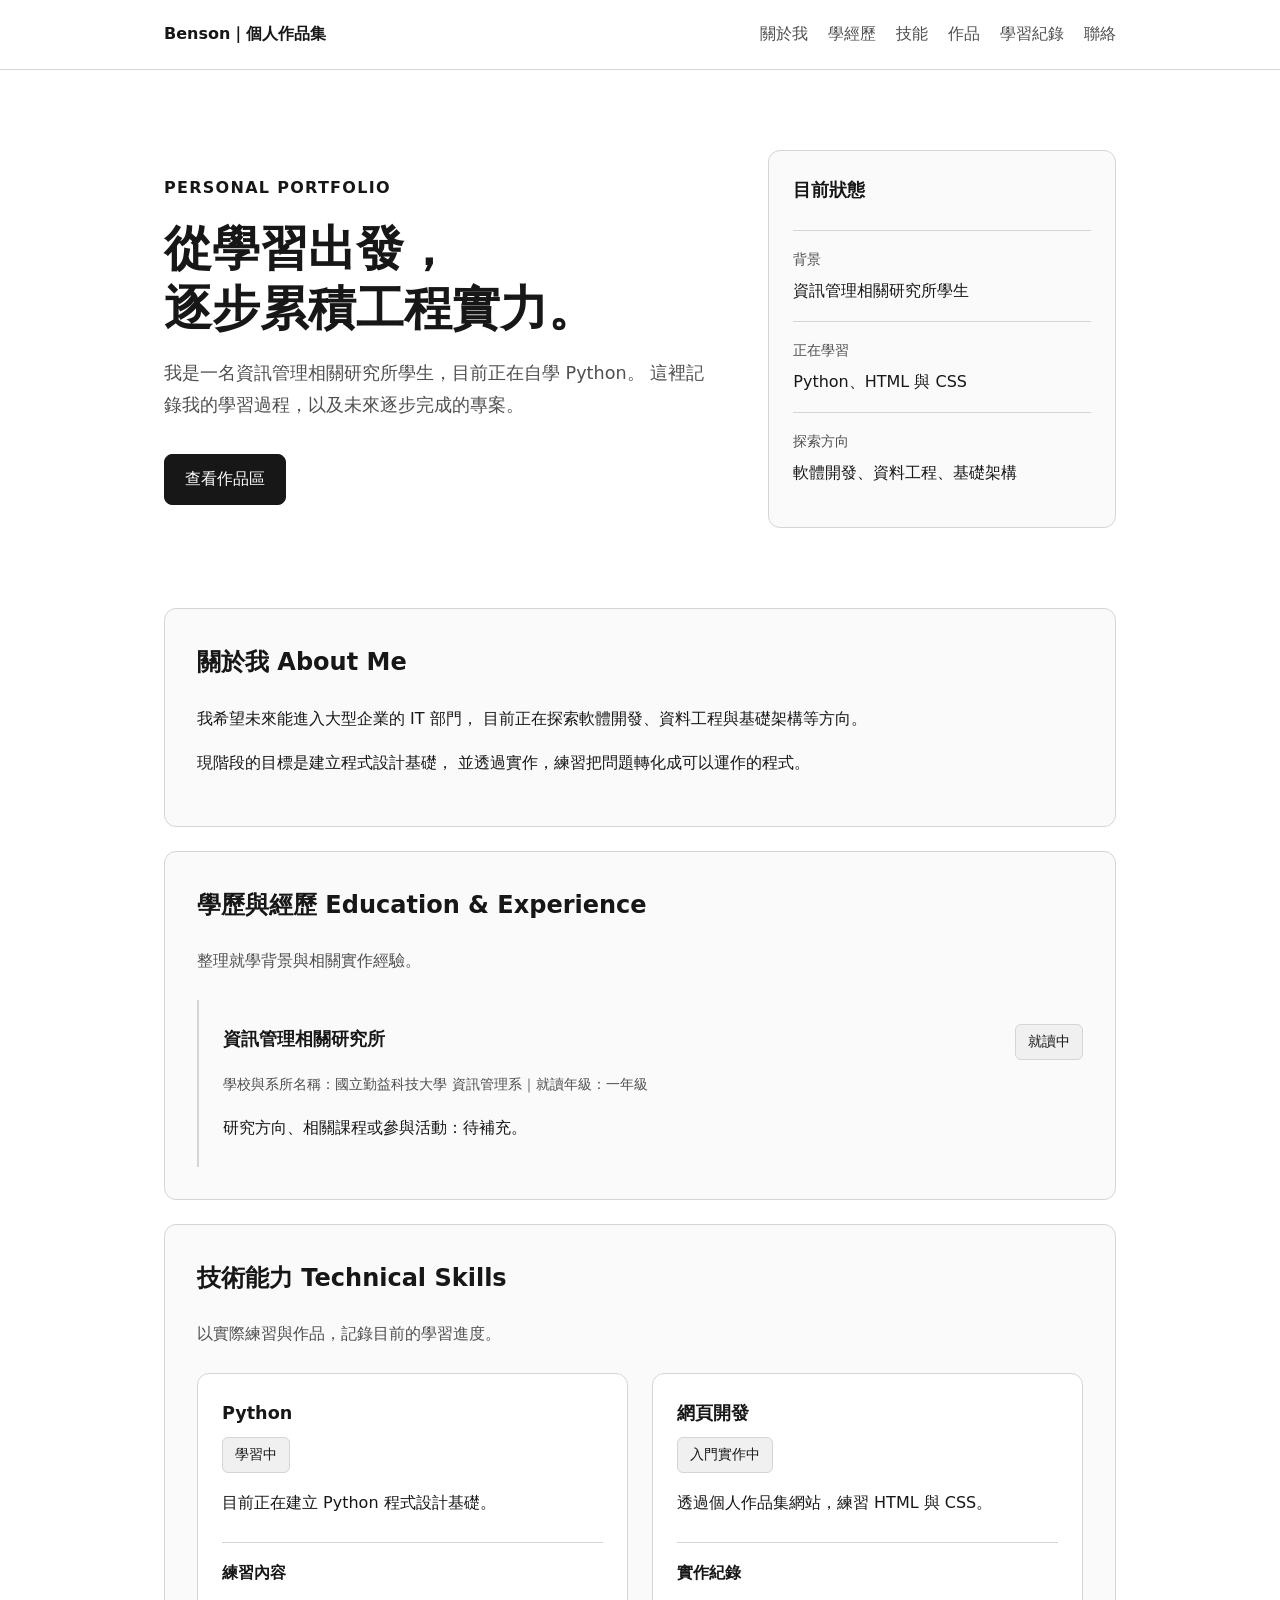
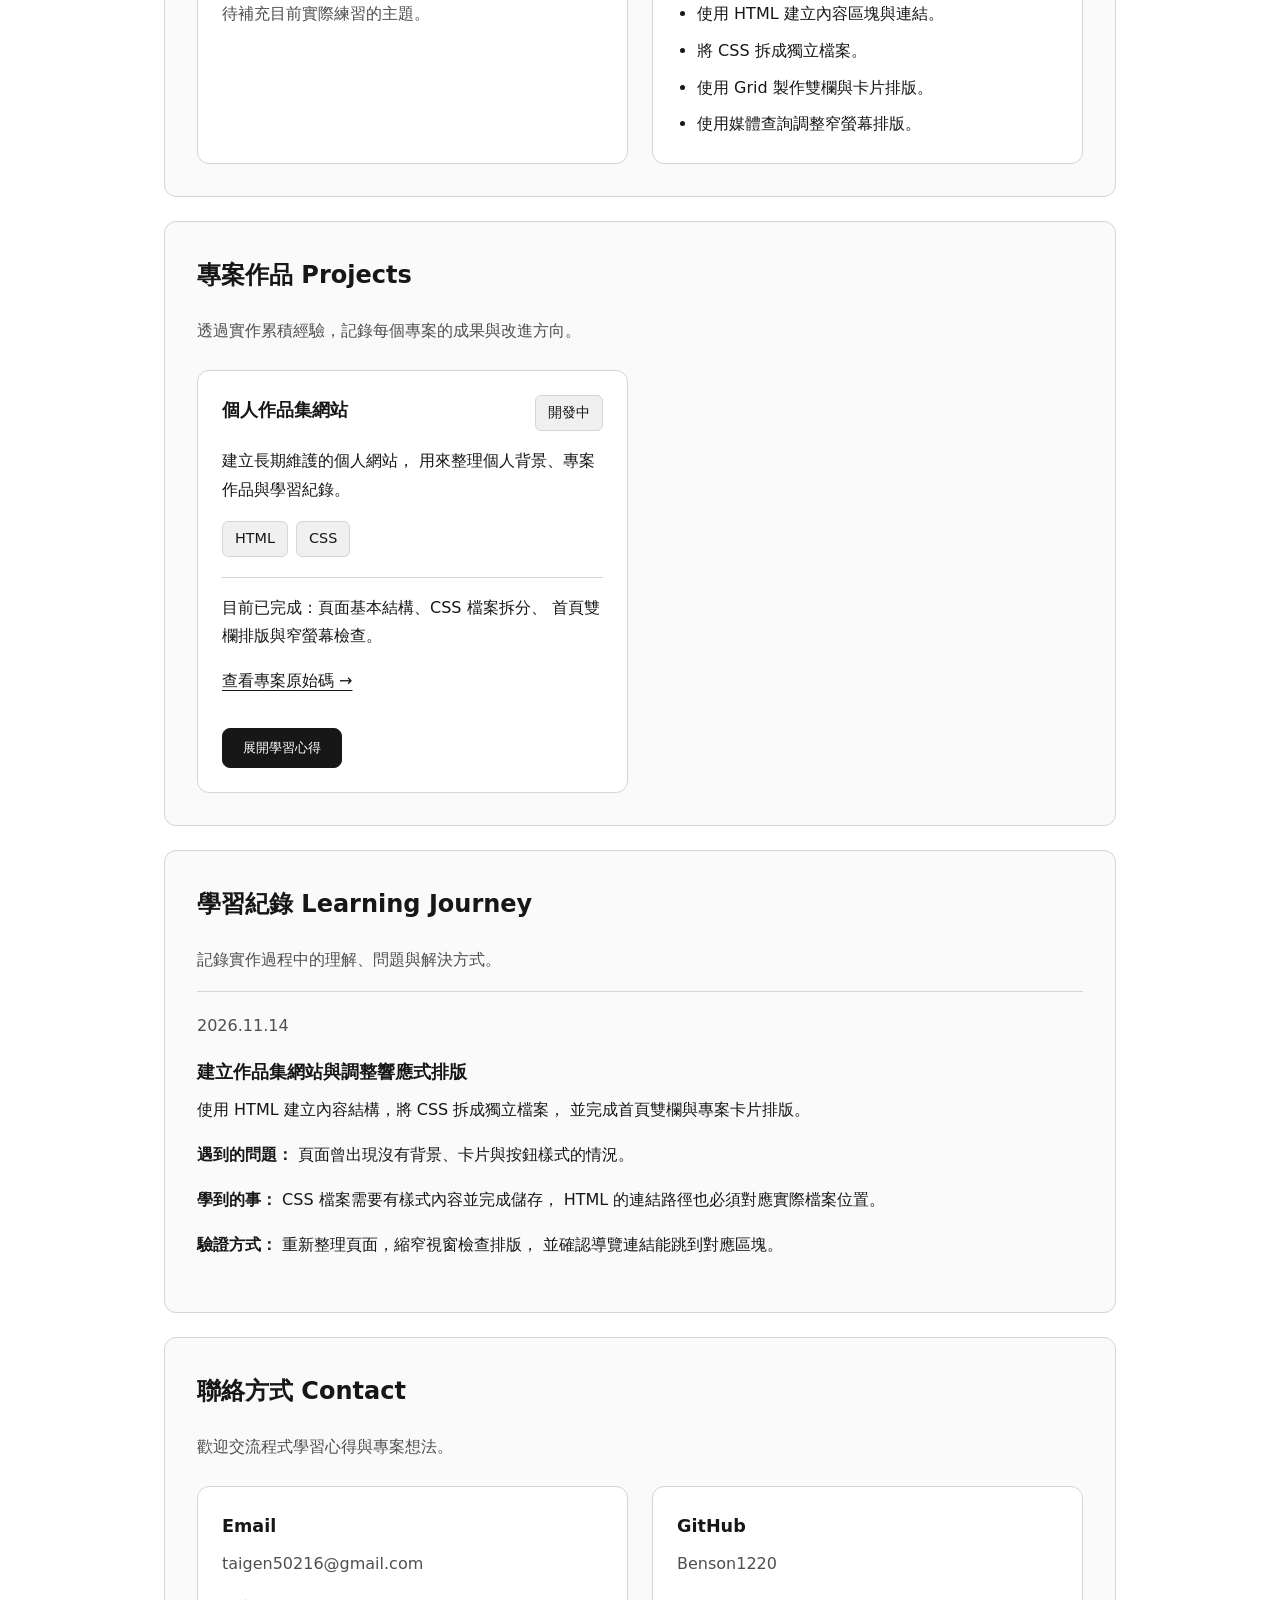
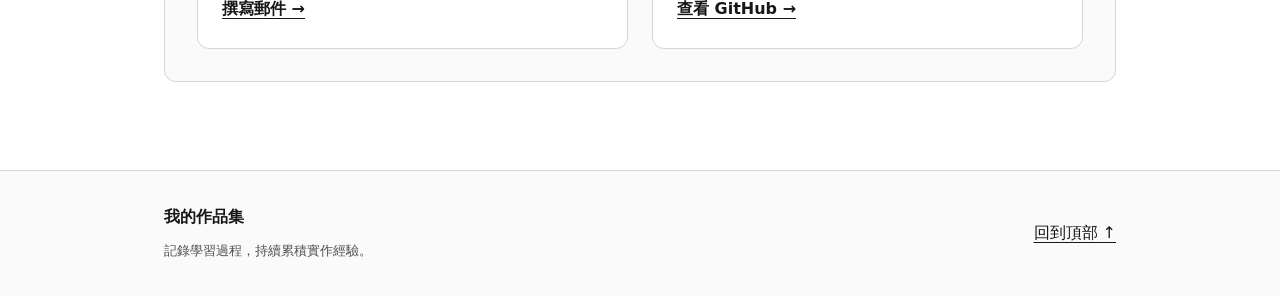
==== index.html @ bd83f0e4 "新增網站分頁圖示" ====
<!DOCTYPE html>
<html lang="zh-Hant">

<head>
    <meta charset="UTF-8">
    <meta name="viewport" content="width=device-width, initial-scale=1">
    <meta name="description" 
    content="Benson 的個人作品集。資訊管理相關研究所學生，記錄 Python 學習、網頁開發實作與專案成果。">
    <title>Benson｜個人作品集與學習紀錄</title>
    <link rel="icon" type="image/svg+xml" href="assets/images/favicon.svg">
    <link rel="stylesheet" href="assets/css/style.css">
    <script src="assets/js/main.js" defer></script>
</head>

<body>
    <a class="skip-link" href="#main-content">跳到主要內容</a>
    <header>
        <nav aria-label="主要導覽">
            <a class="brand" href="#home">Benson｜個人作品集</a>

            <div class="nav-links">
                <a href="#about">關於我</a>
                <a href="#experience">學經歷</a>
                <a href="#skills">技能</a>
                <a href="#projects">作品</a>
                <a href="#learning">學習紀錄</a>
                <a href="#contact">聯絡</a>
            </div>
        </nav>
    </header>

    <main id="main-content" tabindex="-1">
        <section id="home" class="hero" aria-labelledby="home-title">
            <div class="hero-copy">
                <p class="eyebrow">PERSONAL PORTFOLIO</p>

                <h1 id="home-title">
                    從學習出發，<br>
                    逐步累積工程實力。
                </h1>

                <p class="intro">
                    我是一名資訊管理相關研究所學生，目前正在自學 Python。
                    這裡記錄我的學習過程，以及未來逐步完成的專案。
                </p>

                <a class="button" href="#projects">查看作品區</a>
            </div>

            <aside class="hero-summary" aria-labelledby="summary-title">
                <h2 id="summary-title">目前狀態</h2>

                <dl class="summary-list">
                    <div>
                        <dt>背景</dt>
                        <dd>資訊管理相關研究所學生</dd>
                    </div>
                    <div>
                        <dt>正在學習</dt>
                        <dd>Python、HTML 與 CSS</dd>
                    </div>
                    <div>
                        <dt>探索方向</dt>
                        <dd>軟體開發、資料工程、基礎架構</dd>
                    </div>
                </dl>
            </aside>
        </section>

        <section id="about" class="panel" aria-labelledby="about-title">
            <h2 id="about-title">關於我 About Me</h2>
            <p>
                我希望未來能進入大型企業的 IT 部門，
                目前正在探索軟體開發、資料工程與基礎架構等方向。
            </p>
            <p>
                現階段的目標是建立程式設計基礎，
                並透過實作，練習把問題轉化成可以運作的程式。
            </p>
        </section>

        <section id="experience" class="panel" aria-labelledby="experience-title">
            <h2 id="experience-title">學歷與經歷 Education & Experience</h2>
            <p class="muted">整理就學背景與相關實作經驗。</p>

            <div class="experience-list">
                <article class="experience-item">
                    <div class="experience-heading">
                        <h3>資訊管理相關研究所</h3>
                        <span class="tag">就讀中</span>
                    </div>

                    <p class="experience-meta">
                        學校與系所名稱：國立勤益科技大學 資訊管理系｜就讀年級：一年級
                    </p>

                    <p>
                        研究方向、相關課程或參與活動：待補充。
                    </p>
                </article>
            </div>
        </section>

        <section id="skills" class="panel" aria-labelledby="skills-title">
            <h2 id="skills-title">技術能力 Technical Skills</h2>
            <p class="muted">以實際練習與作品，記錄目前的學習進度。</p>

            <div class="skills-grid">
                <article class="skill-card">
                    <h3>Python</h3>
                    <p><span class="tag">學習中</span></p>

                    <p>目前正在建立 Python 程式設計基礎。</p>

                    <h4>練習內容</h4>
                    <p class="muted">待補充目前實際練習的主題。</p>
                </article>

                <article class="skill-card">
                    <h3>網頁開發</h3>
                    <p><span class="tag">入門實作中</span></p>

                    <p>透過個人作品集網站，練習 HTML 與 CSS。</p>

                    <h4>實作紀錄</h4>
                    <ul class="skill-list">
                        <li>使用 HTML 建立內容區塊與連結。</li>
                        <li>將 CSS 拆成獨立檔案。</li>
                        <li>使用 Grid 製作雙欄與卡片排版。</li>
                        <li>使用媒體查詢調整窄螢幕排版。</li>
                    </ul>
                </article>
            </div>
        </section>

        <section id="projects" class="panel" aria-labelledby="projects-title">
            <h2 id="projects-title">專案作品 Projects</h2>
            <p class="muted">透過實作累積經驗，記錄每個專案的成果與改進方向。</p>

            <div class="project-grid">
                <article class="project-card">
                    <div class="project-heading">
                        <h3>個人作品集網站</h3>
                        <span class="tag">開發中</span>
                    </div>

                    <p>
                        建立長期維護的個人網站，
                        用來整理個人背景、專案作品與學習紀錄。
                    </p>

                    <ul class="project-tech" aria-label="使用技術">
                        <li class="tag">HTML</li>
                        <li class="tag">CSS</li>
                    </ul>

                    <p class="project-progress">
                        目前已完成：頁面基本結構、CSS 檔案拆分、
                        首頁雙欄排版與窄螢幕檢查。
                    </p>

                    <p>
                        <a href="https://github.com/Benson1220/personal-portfolio">
                            查看專案原始碼 →
                        </a>
                    </p>
                    <button id="project-toggle" class="button" type="button" aria-expanded="false"
                        aria-controls="project-notes">
                        展開學習心得
                    </button>

                    <div id="project-notes" hidden>
                        <p>
                            這個專案讓我開始理解 HTML 結構、CSS 排版，
                            以及使用 Git 和 GitHub Pages 更新網站的流程。
                        </p>
                    </div>
                </article>
            </div>
        </section>

        <section id="learning" class="panel" aria-labelledby="learning-title">
            <h2 id="learning-title">學習紀錄 Learning Journey</h2>
            <p class="muted">記錄實作過程中的理解、問題與解決方式。</p>

            <article class="entry">
                <p class="muted">
                    <time datetime="2026-11-14">2026.11.14</time>
                </p>

                <h3>建立作品集網站與調整響應式排版</h3>

                <p>
                    使用 HTML 建立內容結構，將 CSS 拆成獨立檔案，
                    並完成首頁雙欄與專案卡片排版。
                </p>

                <p>
                    <strong>遇到的問題：</strong>
                    頁面曾出現沒有背景、卡片與按鈕樣式的情況。
                </p>

                <p>
                    <strong>學到的事：</strong>
                    CSS 檔案需要有樣式內容並完成儲存，
                    HTML 的連結路徑也必須對應實際檔案位置。
                </p>

                <p>
                    <strong>驗證方式：</strong>
                    重新整理頁面，縮窄視窗檢查排版，
                    並確認導覽連結能跳到對應區塊。
                </p>
            </article>
        </section>

        <section id="contact" class="panel" aria-labelledby="contact-title">
            <h2 id="contact-title">聯絡方式 Contact</h2>
            <p class="muted">歡迎交流程式學習心得與專案想法。</p>

            <div class="contact-grid">
                <!-- 請替換 href 與畫面文字中的 Email -->
                <a class="contact-card" href="mailto:taigen50216@gmail.com">
                    <h3>Email</h3>
                    <p>taigen50216@gmail.com</p>
                    <span class="contact-action">撰寫郵件 →</span>
                </a>

                <!-- 請替換網址與畫面文字中的 GitHub 帳號 -->
                <a class="contact-card" href="https://github.com/Benson1220">
                    <h3>GitHub</h3>
                    <p>Benson1220</p>
                    <span class="contact-action">查看 GitHub →</span>
                </a>
            </div>
        </section>
    </main>

    <footer>
        <div class="footer-content">
            <div>
                <p class="footer-title">我的作品集</p>
                <small>記錄學習過程，持續累積實作經驗。</small>
            </div>

            <a href="#home">回到頂部 ↑</a>
        </div>
    </footer>
</body>

</html>
---- assets/css/style.css ----
/* 1. 全站基本設定 */
* {
  box-sizing: border-box;
}

body {
  margin: 0;
  font-family: system-ui, -apple-system, "Noto Sans TC", sans-serif;
  line-height: 1.8;
  color: #171717;
  background: #ffffff;
}

a {
  color: #171717;
  text-underline-offset: 4px;
}

a:focus-visible {
  outline: 3px solid #171717;
  outline-offset: 5px;
}

h1,
h2,
h3 {
  color: #171717;
}

h1 {
  margin: 12px 0 20px;
  font-size: clamp(2rem, 6vw, 3.5rem);
  line-height: 1.25;
}

h2 {
  margin: 0 0 20px;
  font-size: 1.5rem;
}

h3 {
  margin: 0 0 8px;
  font-size: 1.1rem;
}

p {
  margin: 0 0 16px;
}

.muted {
  color: #4f4f4f;
}

/* 2. 導覽列與主要容器 */
header {
  background: #ffffff;
  border-bottom: 1px solid #d5d5d5;
}

nav {
  max-width: 1000px;
  margin: 0 auto;
  padding: 20px 24px;
  display: flex;
  justify-content: space-between;
  align-items: center;
  flex-wrap: wrap;
  gap: 16px;
}

.brand {
  color: #171717;
  font-weight: 700;
  text-decoration: none;
}

.nav-links {
  display: flex;
  flex-wrap: wrap;
  gap: 8px 20px;
}

.nav-links a {
  color: #4f4f4f;
  text-decoration: none;
}

.nav-links a:hover {
  color: #171717;
  text-decoration: underline;
}

main {
  max-width: 1000px;
  margin: 0 auto;
  padding: 0 24px 64px;
}

/* 3. 共用元件 */
.panel {
  margin-bottom: 24px;
  padding: 32px;
  border: 1px solid #d5d5d5;
  border-radius: 12px;
  background: #fafafa;
}

.button {
  display: inline-block;
  margin-top: 16px;
  padding: 10px 20px;
  border: 1px solid #171717;
  border-radius: 8px;
  color: #ffffff;
  background: #171717;
  text-decoration: none;
}

.button:hover {
  background: #333333;
  border-color: #333333;
}

.tag {
  display: inline-block;
  padding: 4px 12px;
  border: 1px solid #d5d5d5;
  border-radius: 6px;
  color: #171717;
  background: #f0f0f0;
  font-size: 0.9rem;
}

/* 三個區塊共用相同的雙欄設定 */
.project-grid,
.contact-grid,
.skills-grid {
  display: grid;
  grid-template-columns: repeat(2, minmax(0, 1fr));
  gap: 24px;
  margin-top: 24px;
}

/* 三種卡片共用外觀 */
.project-card,
.contact-card,
.skill-card {
  min-width: 0;
  padding: 24px;
  background: #ffffff;
  border: 1px solid #d5d5d5;
  border-radius: 12px;
  overflow-wrap: anywhere;
}

.project-heading,
.experience-heading {
  display: flex;
  justify-content: space-between;
  align-items: flex-start;
  flex-wrap: wrap;
  gap: 12px;
}

.project-heading h3,
.experience-heading h3 {
  margin: 0;
}

.entry p:last-child,
.project-card > p:last-child,
.skill-card > p:last-child,
.experience-item p:last-child {
  margin-bottom: 0;
}

/* 4. 首頁介紹 */
.hero {
  display: grid;
  grid-template-columns: minmax(0, 1.6fr) minmax(0, 1fr);
  align-items: center;
  gap: 48px;
  padding: 80px 0;
}

.hero-copy {
  min-width: 0;
}

.eyebrow {
  color: #171717;
  font-weight: 700;
  letter-spacing: 0.08em;
}

.hero h1 {
  font-size: clamp(2rem, 4vw, 3rem);
  overflow-wrap: anywhere;
}

.intro {
  max-width: 640px;
  color: #4f4f4f;
  font-size: 1.1rem;
}

.hero-summary {
  min-width: 0;
  padding: 24px;
  background: #fafafa;
  border: 1px solid #d5d5d5;
  border-radius: 12px;
}

.hero-summary h2 {
  margin-bottom: 24px;
  font-size: 1.1rem;
}

.summary-list {
  margin: 0;
}

.summary-list > div {
  padding: 16px 0;
  border-top: 1px solid #d5d5d5;
}

.summary-list dt {
  margin-bottom: 4px;
  color: #4f4f4f;
  font-size: 0.875rem;
}

.summary-list dd {
  margin: 0;
  overflow-wrap: anywhere;
}

/* 5. 學歷與經歷 */
.experience-list {
  margin-top: 24px;
}

.experience-item {
  padding: 24px 0 24px 24px;
  border-left: 2px solid #d5d5d5;
}

.experience-item + .experience-item {
  margin-top: 24px;
}

.experience-heading {
  margin-bottom: 12px;
}

.experience-meta {
  color: #4f4f4f;
  font-size: 0.9rem;
}

.experience-item p {
  overflow-wrap: anywhere;
}

/* 6. 技術能力 */
.skill-card h4 {
  margin: 24px 0 12px;
  padding-top: 16px;
  border-top: 1px solid #d5d5d5;
  font-size: 1rem;
}

.skill-list {
  margin: 0;
  padding-left: 20px;
}

.skill-list li + li {
  margin-top: 8px;
}

/* 7. 專案作品 */
.project-heading {
  margin-bottom: 16px;
}

.project-tech {
  display: flex;
  flex-wrap: wrap;
  gap: 8px;
  margin: 0 0 20px;
  padding: 0;
  list-style: none;
}

.project-progress {
  padding-top: 16px;
  border-top: 1px solid #d5d5d5;
}

/* 8. 學習紀錄 */
.entry {
  padding: 20px 0;
  border-top: 1px solid #d5d5d5;
}

/* 9. 聯絡方式 */
.contact-card {
  display: block;
  color: #171717;
  text-decoration: none;
}

.contact-card:hover {
  background: #f0f0f0;
  border-color: #171717;
}

.contact-card h3 {
  margin-bottom: 8px;
}

.contact-card p {
  color: #4f4f4f;
}

.contact-action {
  font-weight: 600;
  text-decoration: underline;
  text-underline-offset: 4px;
}

/* 10. 頁尾 */
footer {
  padding: 32px 24px;
  color: #4f4f4f;
  background: #fafafa;
  border-top: 1px solid #d5d5d5;
}

.footer-content {
  max-width: 952px;
  margin: 0 auto;
  display: flex;
  justify-content: space-between;
  align-items: center;
  flex-wrap: wrap;
  gap: 24px;
}

.footer-title {
  margin: 0 0 4px;
  color: #171717;
  font-weight: 700;
}

.footer-content a {
  display: inline-block;
  padding: 10px 0;
}

/* 11. 響應式設定：集中在檔案底部 */
@media (max-width: 800px) {
  .hero {
    grid-template-columns: minmax(0, 1fr);
    gap: 32px;
    padding: 48px 0;
  }

  .project-grid,
  .contact-grid,
  .skills-grid {
    grid-template-columns: minmax(0, 1fr);
  }
}

@media (max-width: 600px) {
  nav {
    align-items: flex-start;
    flex-direction: column;
  }

  .panel {
    padding: 24px;
  }
}
/* 鍵盤導覽：取得焦點時顯示 */
.skip-link {
  position: absolute;
  top: 12px;
  left: 12px;
  z-index: 100;
  padding: 10px 16px;
  color: #ffffff;
  background: #171717;
  border-radius: 8px;
  transform: translateY(-200%);
}

.skip-link:focus {
  transform: translateY(0);
}
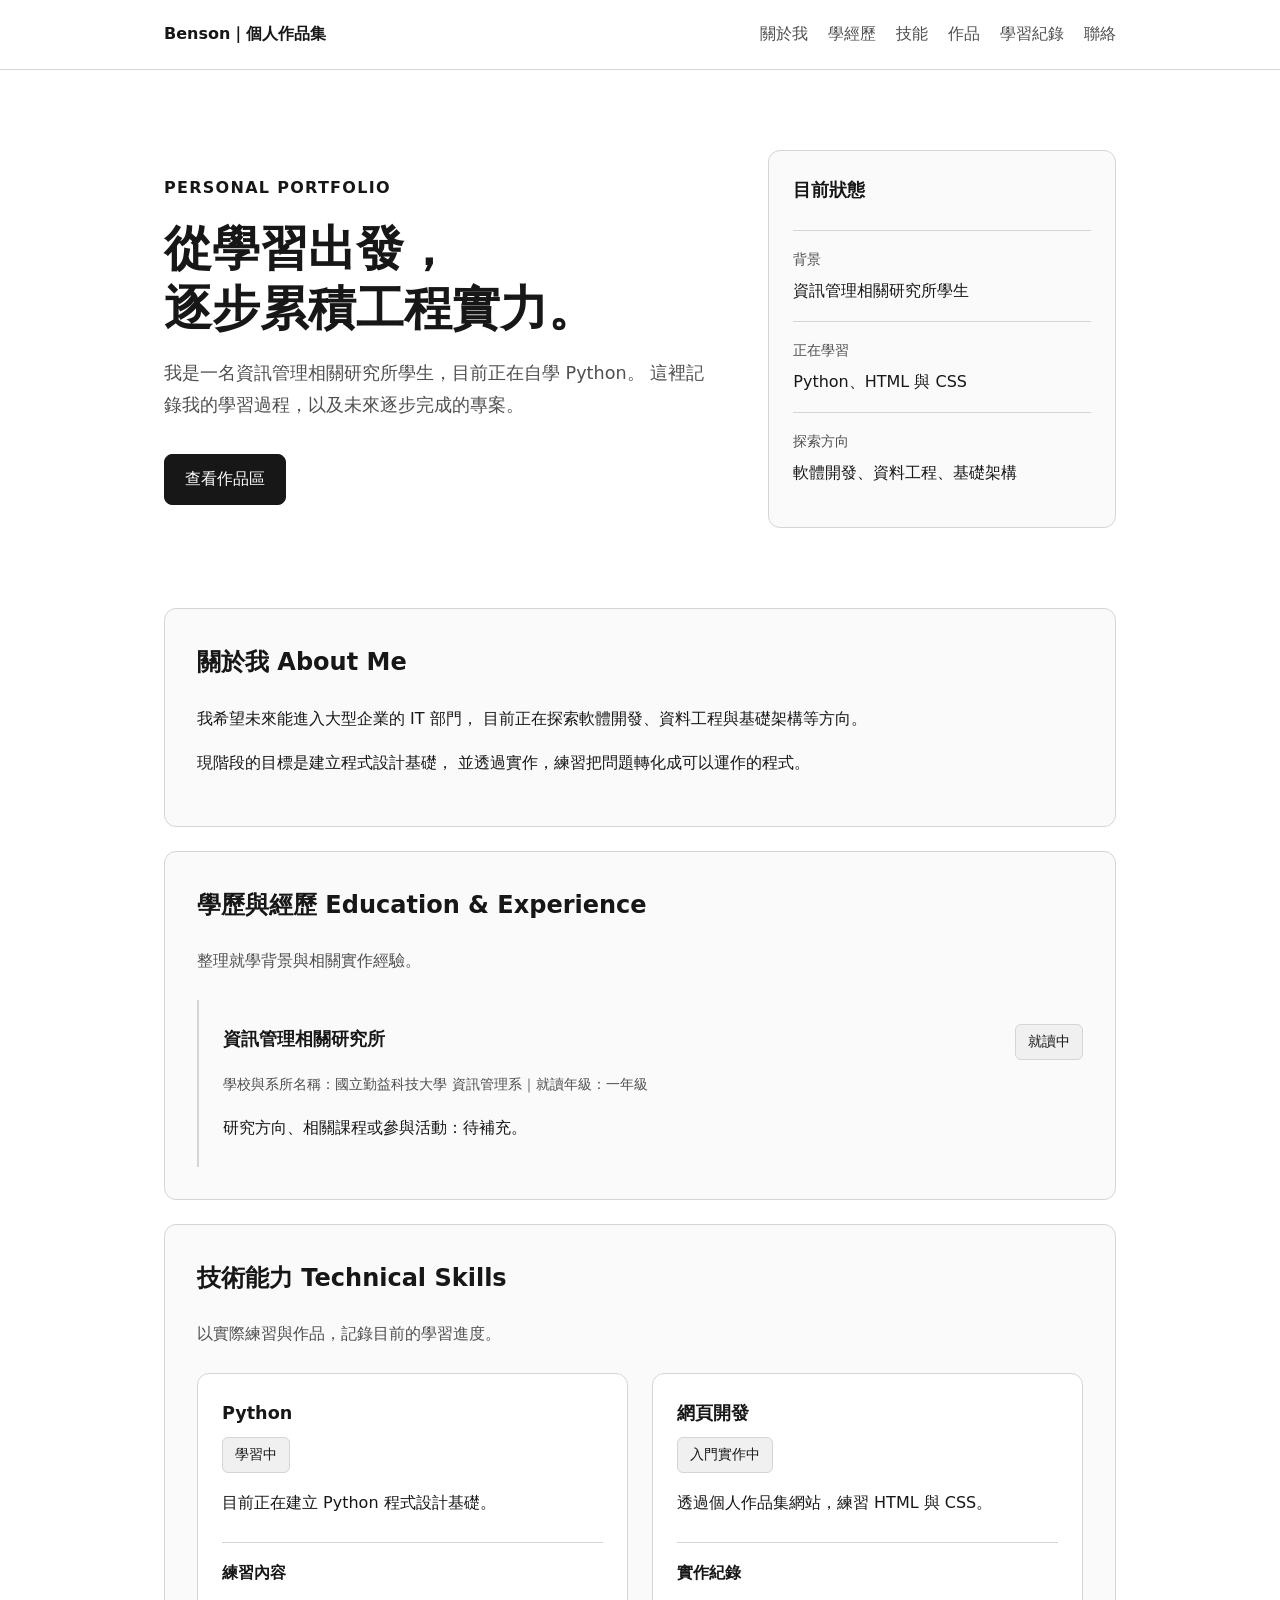
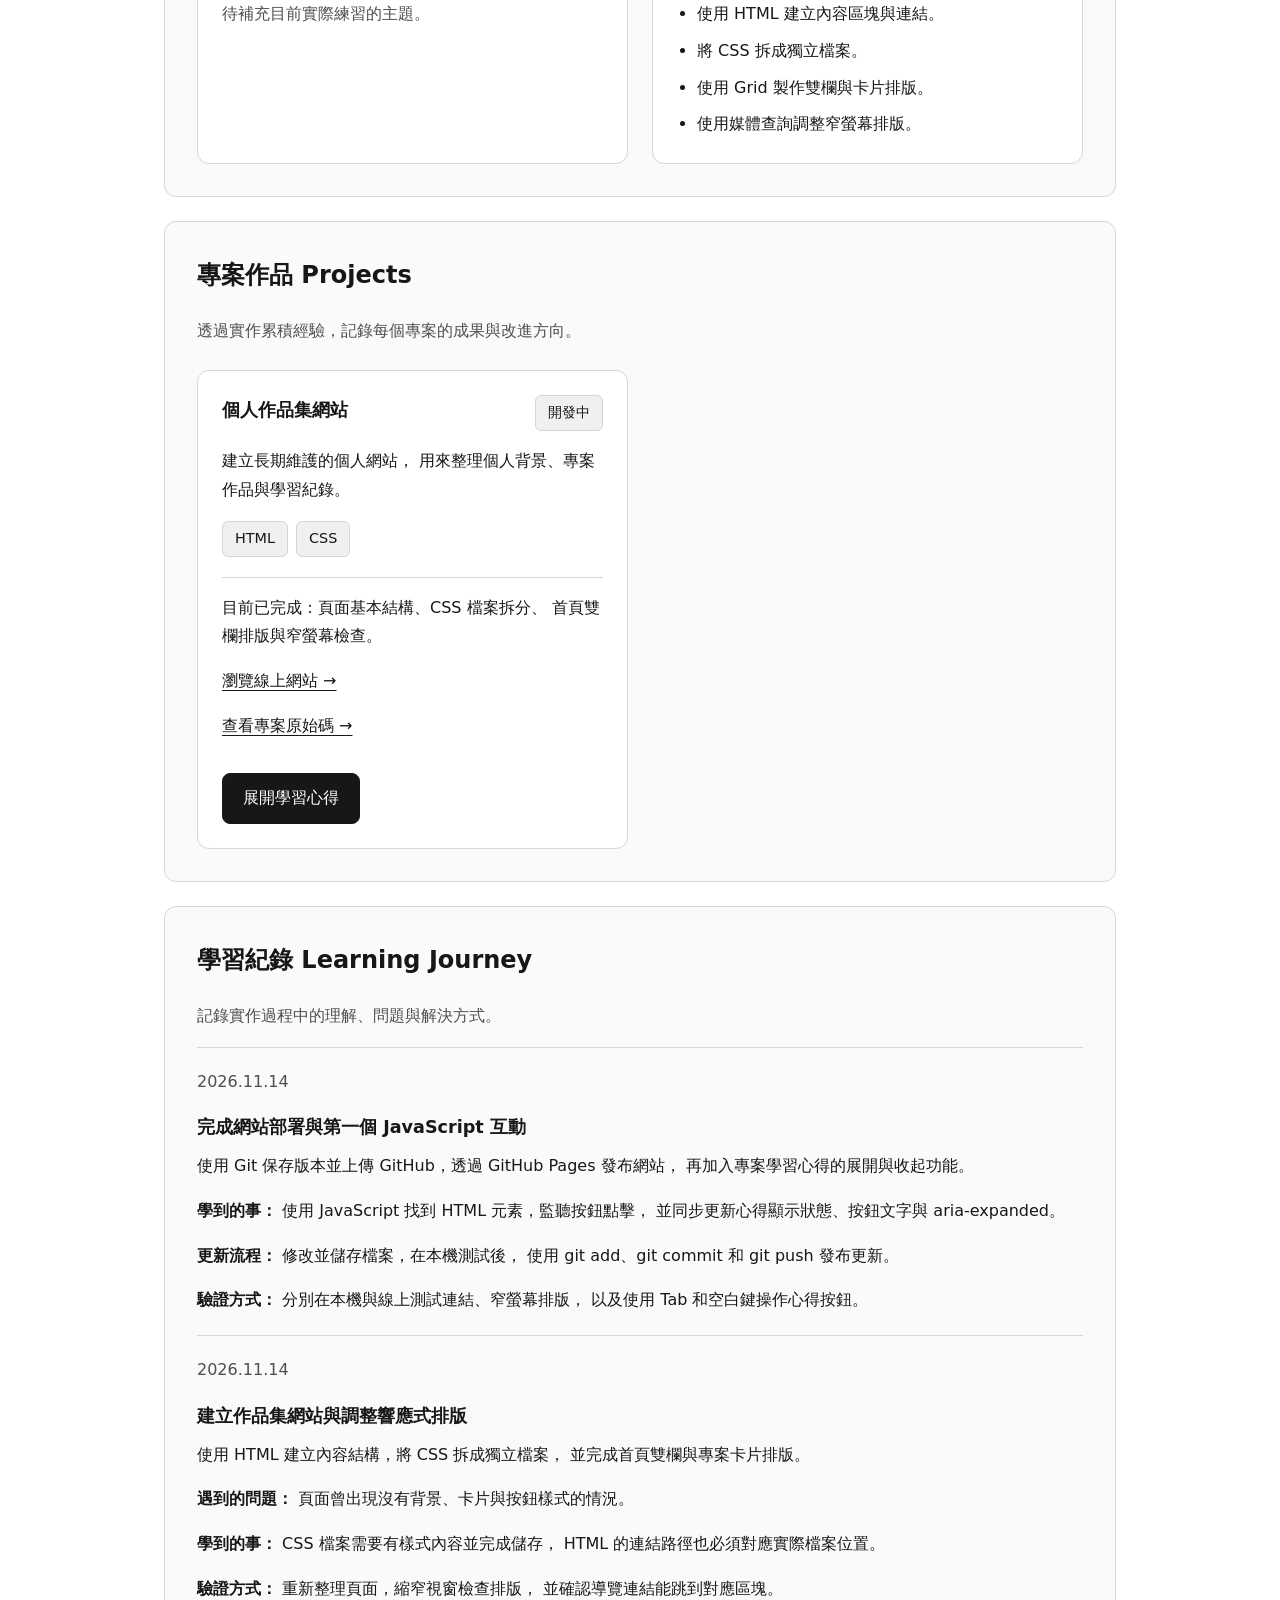
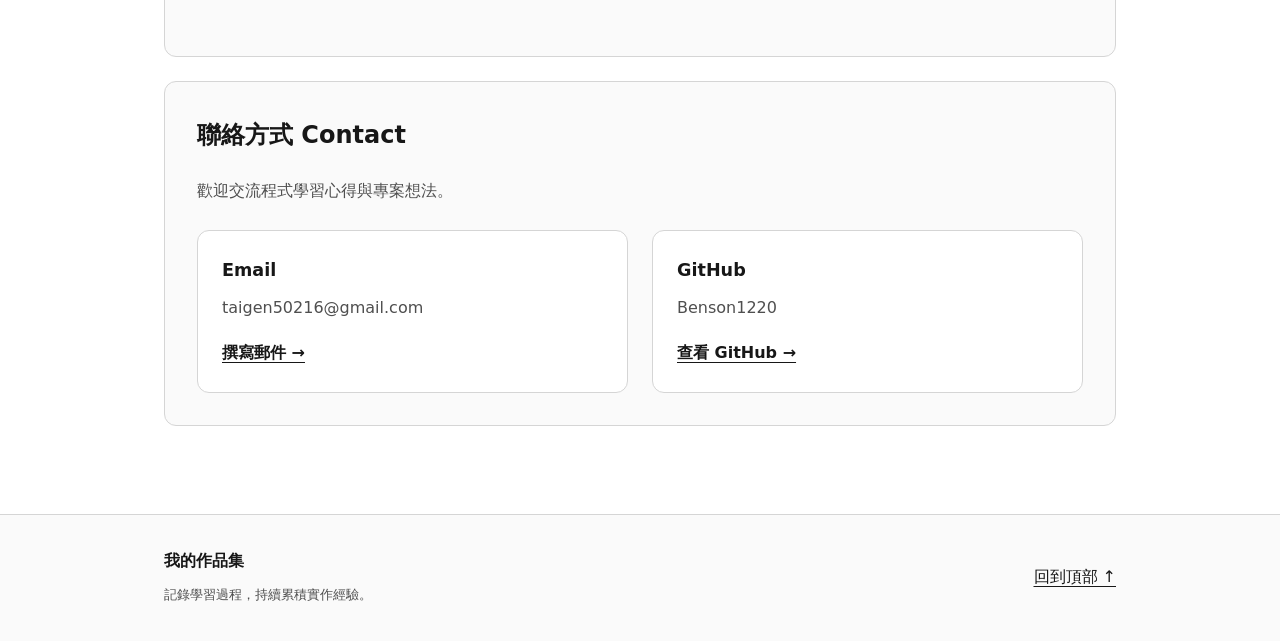
==== commit 9c19f950: "補上專案展示連結與最新學習紀錄" ====
--- a/index.html
+++ b/index.html
@@ -4,8 +4,7 @@
 <head>
     <meta charset="UTF-8">
     <meta name="viewport" content="width=device-width, initial-scale=1">
-    <meta name="description" 
-    content="Benson 的個人作品集。資訊管理相關研究所學生，記錄 Python 學習、網頁開發實作與專案成果。">
+    <meta name="description" content="Benson 的個人作品集。資訊管理相關研究所學生，記錄 Python 學習、網頁開發實作與專案成果。">
     <title>Benson｜個人作品集與學習紀錄</title>
     <link rel="icon" type="image/svg+xml" href="assets/images/favicon.svg">
     <link rel="stylesheet" href="assets/css/style.css">
@@ -160,6 +159,11 @@
                     </p>
 
                     <p>
+                        <a href="https://benson1220.github.io/personal-portfolio/">
+                            瀏覽線上網站 →
+                        </a>
+                    </p>
+                    <p>
                         <a href="https://github.com/Benson1220/personal-portfolio">
                             查看專案原始碼 →
                         </a>
@@ -182,6 +186,36 @@
         <section id="learning" class="panel" aria-labelledby="learning-title">
             <h2 id="learning-title">學習紀錄 Learning Journey</h2>
             <p class="muted">記錄實作過程中的理解、問題與解決方式。</p>
+            <article class="entry">
+                <p class="muted">
+                    <time datetime="2026-11-14">2026.11.14</time>
+                </p>
+
+                <h3>完成網站部署與第一個 JavaScript 互動</h3>
+
+                <p>
+                    使用 Git 保存版本並上傳 GitHub，透過 GitHub Pages 發布網站，
+                    再加入專案學習心得的展開與收起功能。
+                </p>
+
+                <p>
+                    <strong>學到的事：</strong>
+                    使用 JavaScript 找到 HTML 元素，監聽按鈕點擊，
+                    並同步更新心得顯示狀態、按鈕文字與 aria-expanded。
+                </p>
+
+                <p>
+                    <strong>更新流程：</strong>
+                    修改並儲存檔案，在本機測試後，
+                    使用 git add、git commit 和 git push 發布更新。
+                </p>
+
+                <p>
+                    <strong>驗證方式：</strong>
+                    分別在本機與線上測試連結、窄螢幕排版，
+                    以及使用 Tab 和空白鍵操作心得按鈕。
+                </p>
+            </article>
 
             <article class="entry">
                 <p class="muted">
--- a/assets/css/style.css
+++ b/assets/css/style.css
@@ -16,7 +16,9 @@
   text-underline-offset: 4px;
 }
 
-a:focus-visible {
+/* 鍵盤選取連結或按鈕時，顯示外框 */
+a:focus-visible,
+button:focus-visible {
   outline: 3px solid #171717;
   outline-offset: 5px;
 }
@@ -106,6 +108,8 @@
 }
 
 .button {
+  font: inherit;
+  cursor: pointer;
   display: inline-block;
   margin-top: 16px;
   padding: 10px 20px;
@@ -168,8 +172,8 @@
 }
 
 .entry p:last-child,
-.project-card > p:last-child,
-.skill-card > p:last-child,
+.project-card>p:last-child,
+.skill-card>p:last-child,
 .experience-item p:last-child {
   margin-bottom: 0;
 }
@@ -221,7 +225,7 @@
   margin: 0;
 }
 
-.summary-list > div {
+.summary-list>div {
   padding: 16px 0;
   border-top: 1px solid #d5d5d5;
 }
@@ -247,7 +251,7 @@
   border-left: 2px solid #d5d5d5;
 }
 
-.experience-item + .experience-item {
+.experience-item+.experience-item {
   margin-top: 24px;
 }
 
@@ -277,7 +281,7 @@
   padding-left: 20px;
 }
 
-.skill-list li + li {
+.skill-list li+li {
   margin-top: 8px;
 }
 
@@ -298,6 +302,16 @@
 .project-progress {
   padding-top: 16px;
   border-top: 1px solid #d5d5d5;
+}
+/* 展開後的專案學習心得 */
+#project-notes {
+  margin-top: 20px;
+  padding-top: 16px;
+  border-top: 1px solid #d5d5d5;
+}
+
+#project-notes p:last-child {
+  margin-bottom: 0;
 }
 
 /* 8. 學習紀錄 */
@@ -386,6 +400,7 @@
     padding: 24px;
   }
 }
+
 /* 鍵盤導覽：取得焦點時顯示 */
 .skip-link {
   position: absolute;
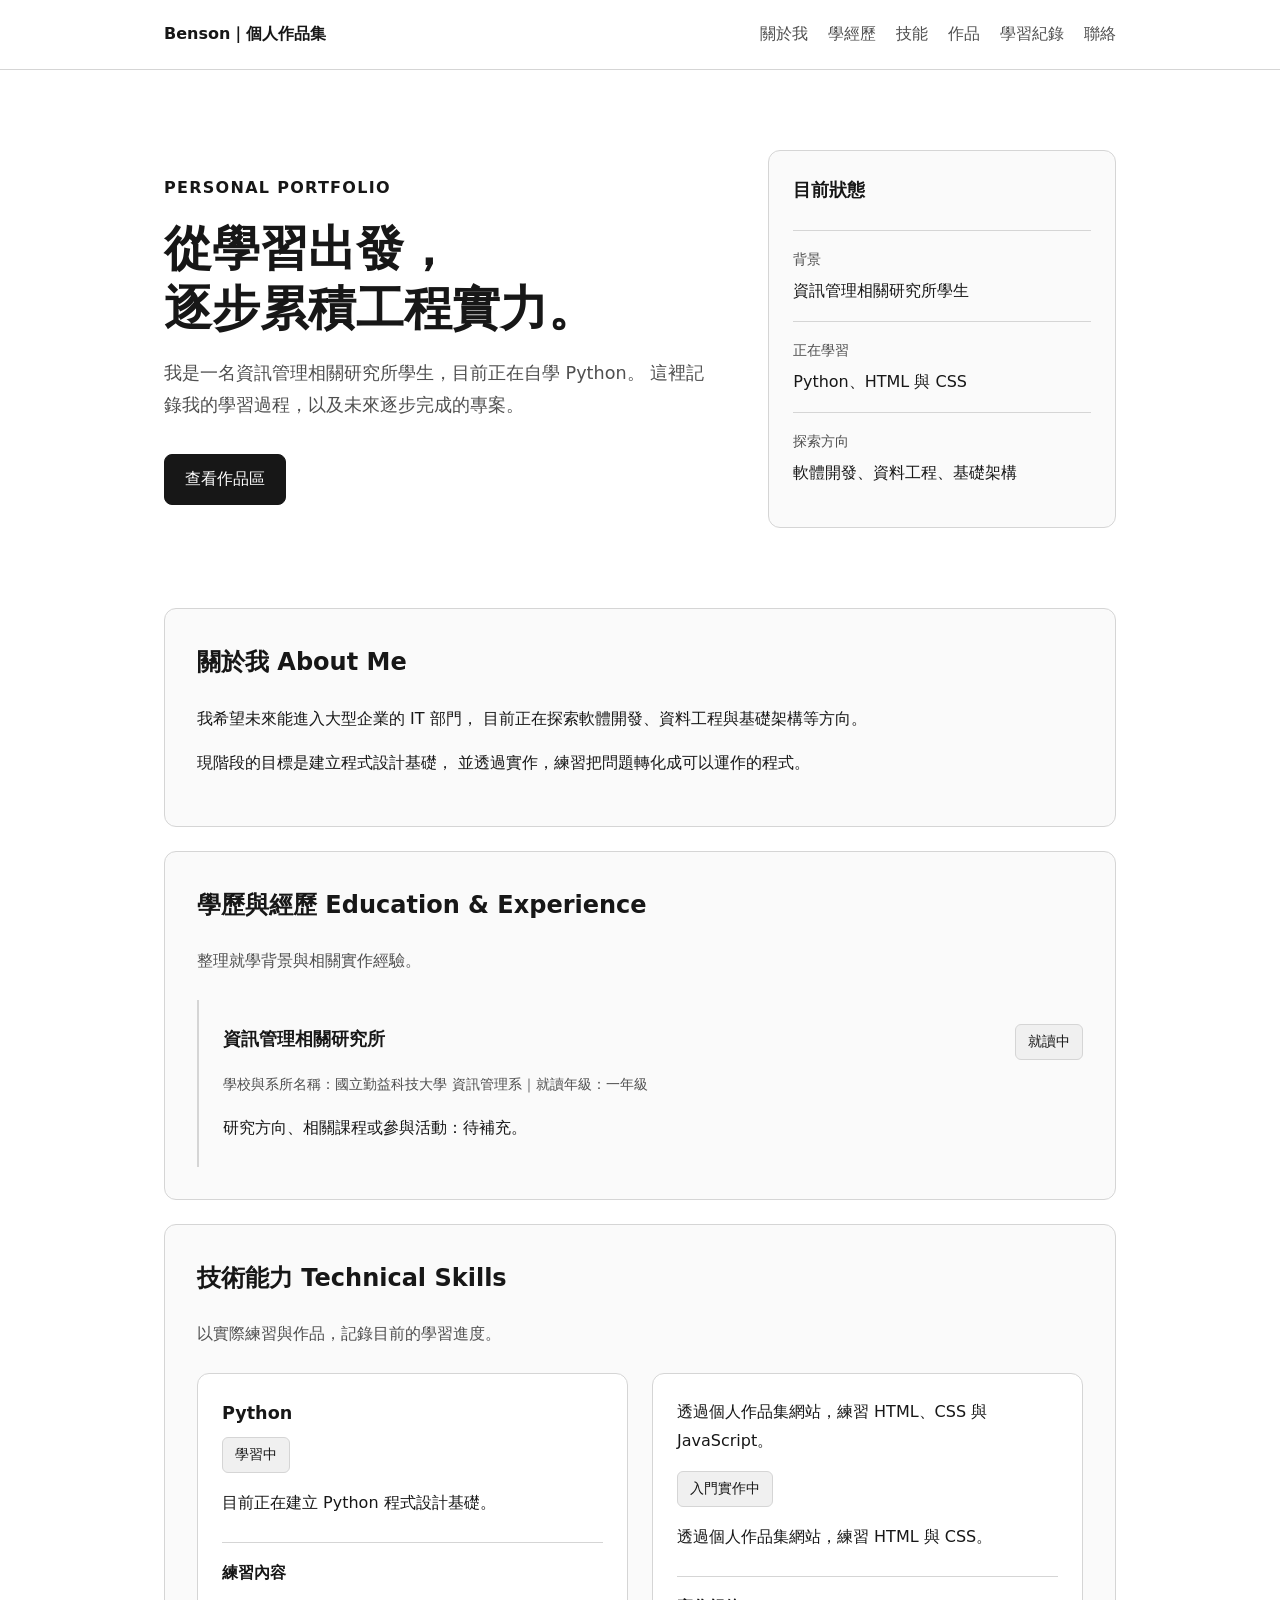
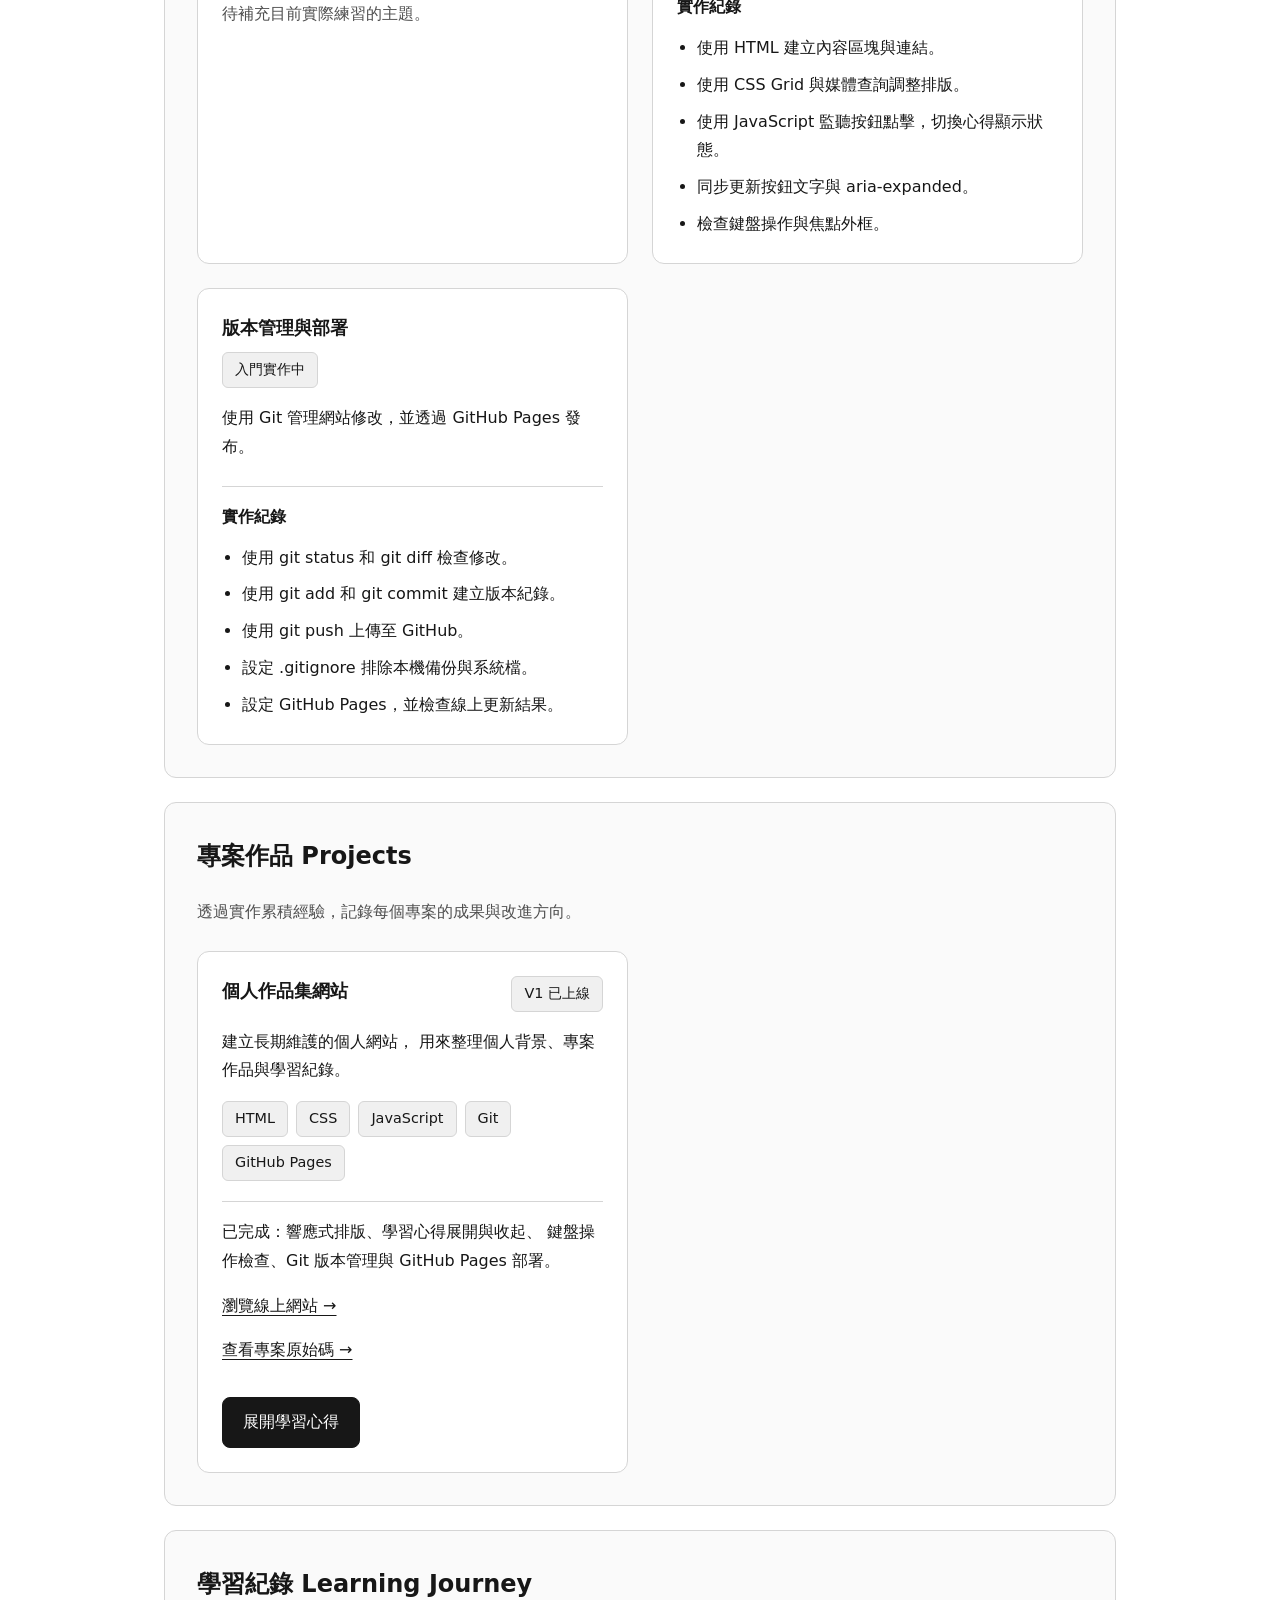
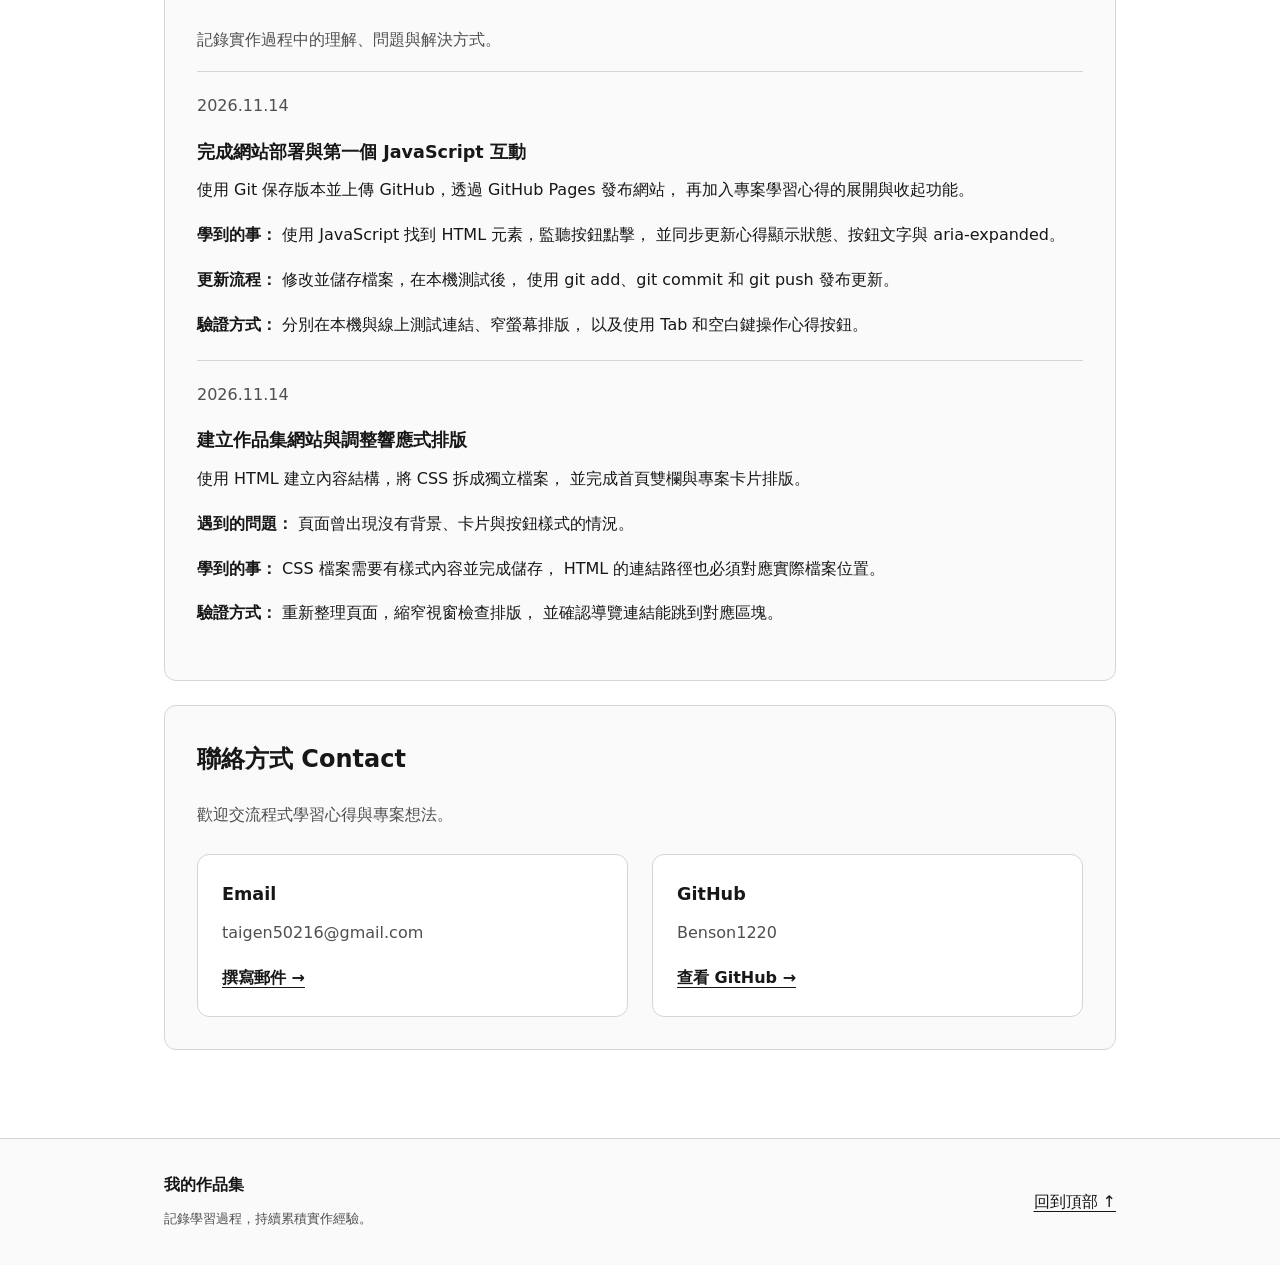
==== commit e115d7eb: "更新專案狀態與技能實作紀錄並同步 README" ====
--- a/index.html
+++ b/index.html
@@ -116,7 +116,7 @@
                 </article>
 
                 <article class="skill-card">
-                    <h3>網頁開發</h3>
+                    <p>透過個人作品集網站，練習 HTML、CSS 與 JavaScript。</p>
                     <p><span class="tag">入門實作中</span></p>
 
                     <p>透過個人作品集網站，練習 HTML 與 CSS。</p>
@@ -124,9 +124,25 @@
                     <h4>實作紀錄</h4>
                     <ul class="skill-list">
                         <li>使用 HTML 建立內容區塊與連結。</li>
-                        <li>將 CSS 拆成獨立檔案。</li>
-                        <li>使用 Grid 製作雙欄與卡片排版。</li>
-                        <li>使用媒體查詢調整窄螢幕排版。</li>
+                        <li>使用 CSS Grid 與媒體查詢調整排版。</li>
+                        <li>使用 JavaScript 監聽按鈕點擊，切換心得顯示狀態。</li>
+                        <li>同步更新按鈕文字與 aria-expanded。</li>
+                        <li>檢查鍵盤操作與焦點外框。</li>
+                    </ul>
+                </article>
+                <article class="skill-card">
+                    <h3>版本管理與部署</h3>
+                    <p><span class="tag">入門實作中</span></p>
+
+                    <p>使用 Git 管理網站修改，並透過 GitHub Pages 發布。</p>
+
+                    <h4>實作紀錄</h4>
+                    <ul class="skill-list">
+                        <li>使用 git status 和 git diff 檢查修改。</li>
+                        <li>使用 git add 和 git commit 建立版本紀錄。</li>
+                        <li>使用 git push 上傳至 GitHub。</li>
+                        <li>設定 .gitignore 排除本機備份與系統檔。</li>
+                        <li>設定 GitHub Pages，並檢查線上更新結果。</li>
                     </ul>
                 </article>
             </div>
@@ -140,7 +156,7 @@
                 <article class="project-card">
                     <div class="project-heading">
                         <h3>個人作品集網站</h3>
-                        <span class="tag">開發中</span>
+                        <span class="tag">V1 已上線</span>
                     </div>
 
                     <p>
@@ -151,11 +167,14 @@
                     <ul class="project-tech" aria-label="使用技術">
                         <li class="tag">HTML</li>
                         <li class="tag">CSS</li>
+                        <li class="tag">JavaScript</li>
+                        <li class="tag">Git</li>
+                        <li class="tag">GitHub Pages</li>
                     </ul>
 
                     <p class="project-progress">
-                        目前已完成：頁面基本結構、CSS 檔案拆分、
-                        首頁雙欄排版與窄螢幕檢查。
+                        已完成：響應式排版、學習心得展開與收起、
+                        鍵盤操作檢查、Git 版本管理與 GitHub Pages 部署。
                     </p>
 
                     <p>
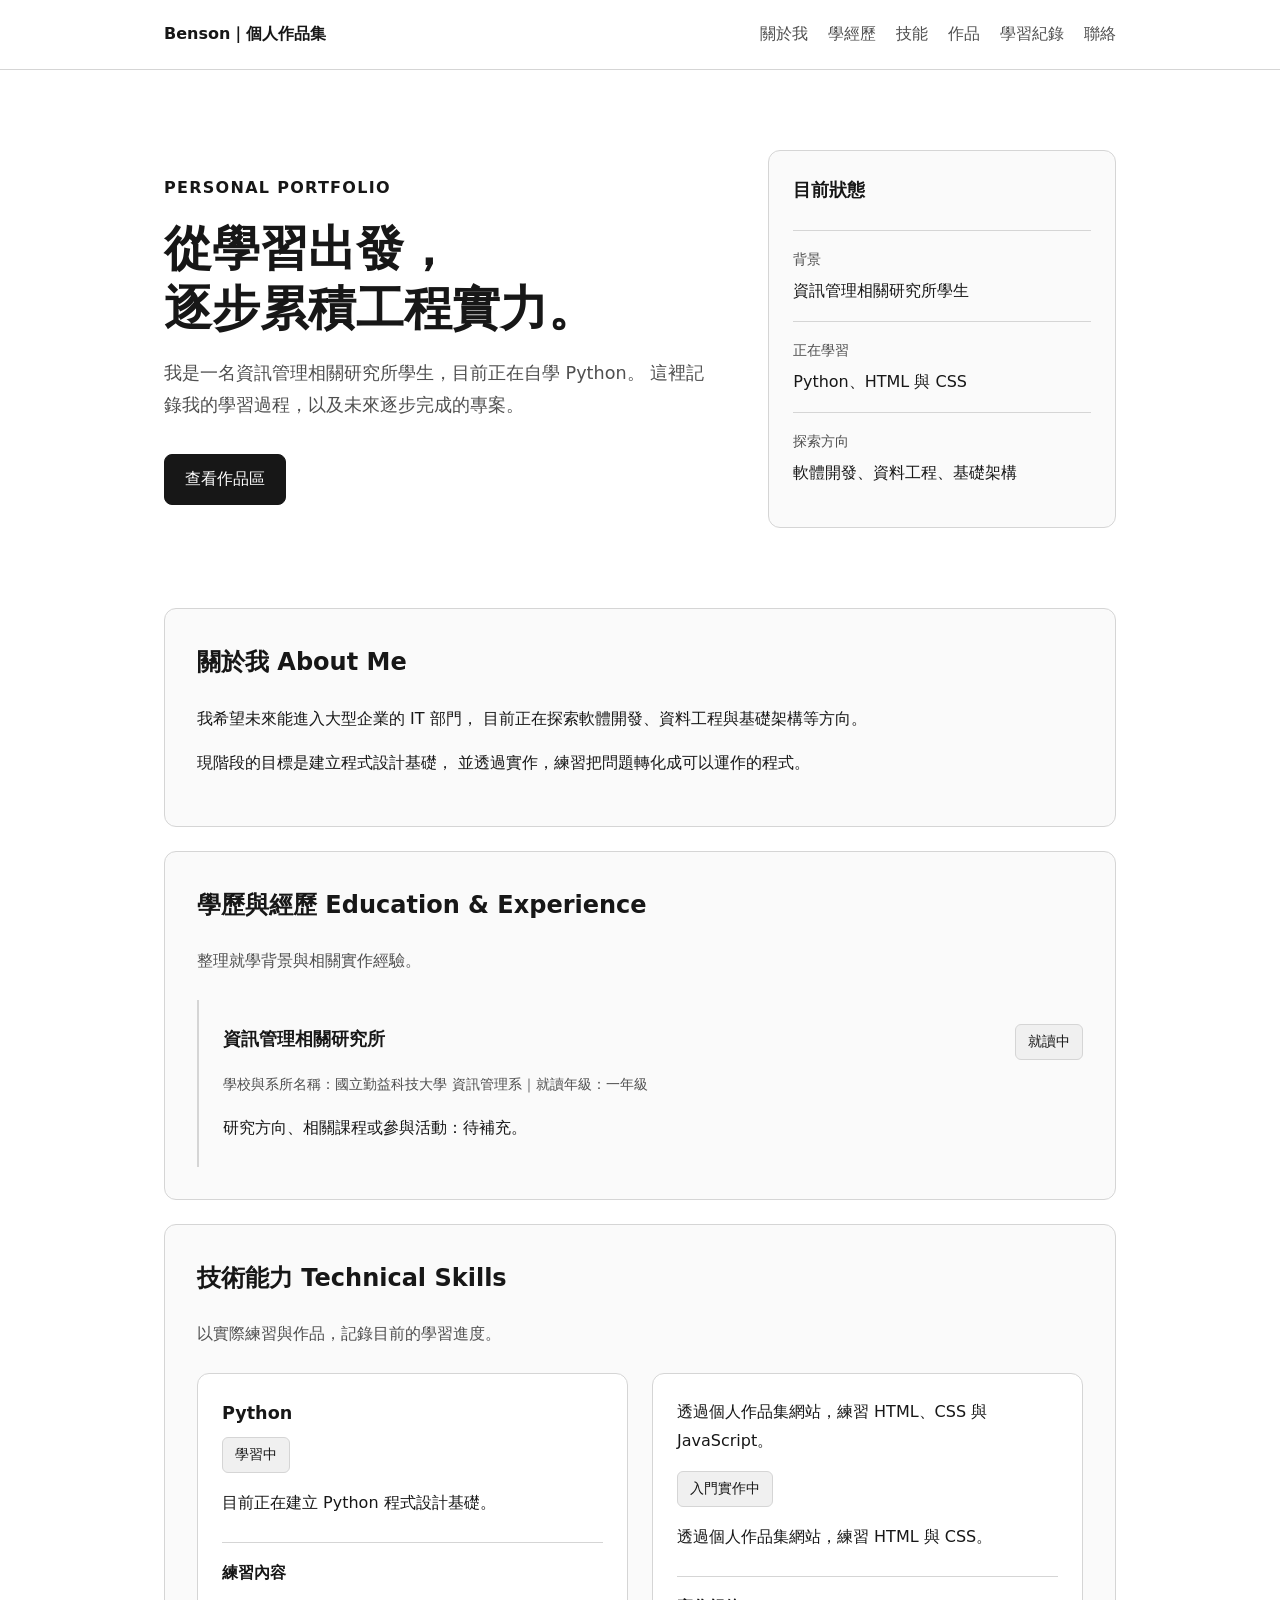
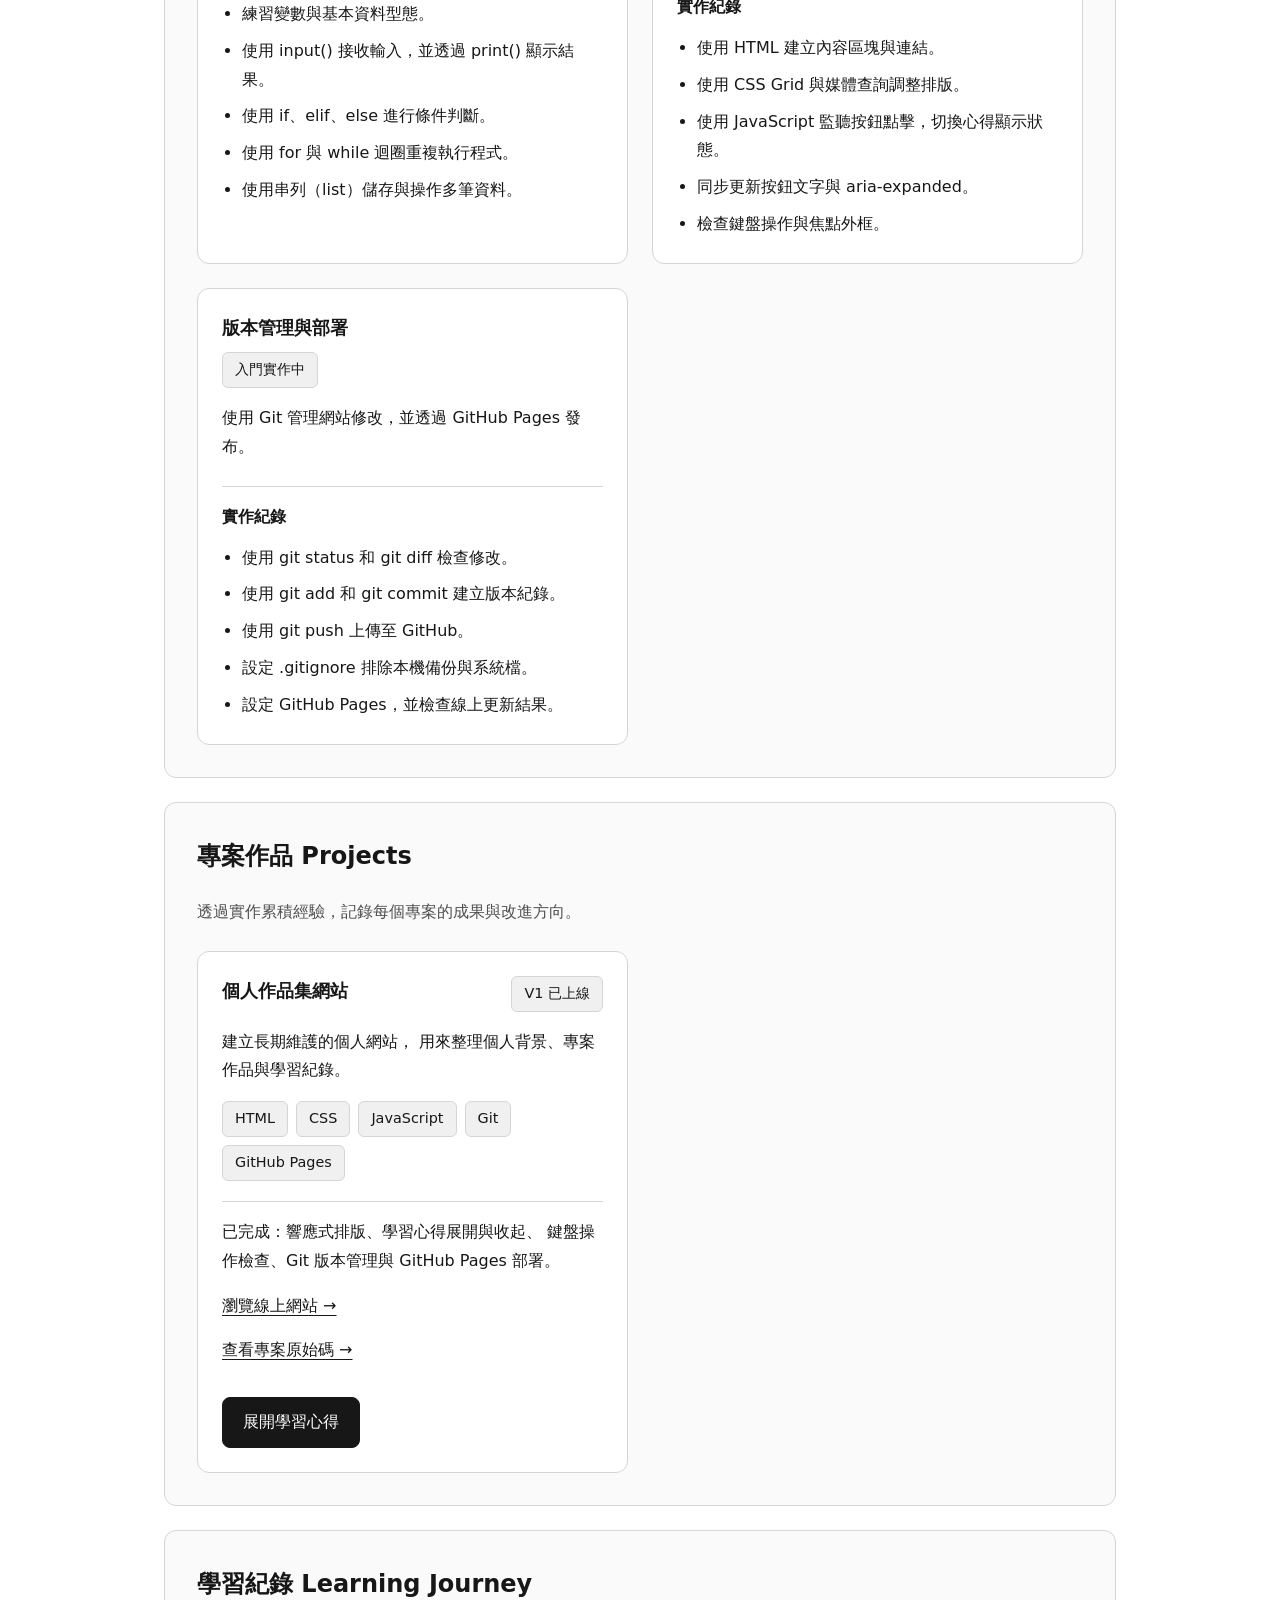
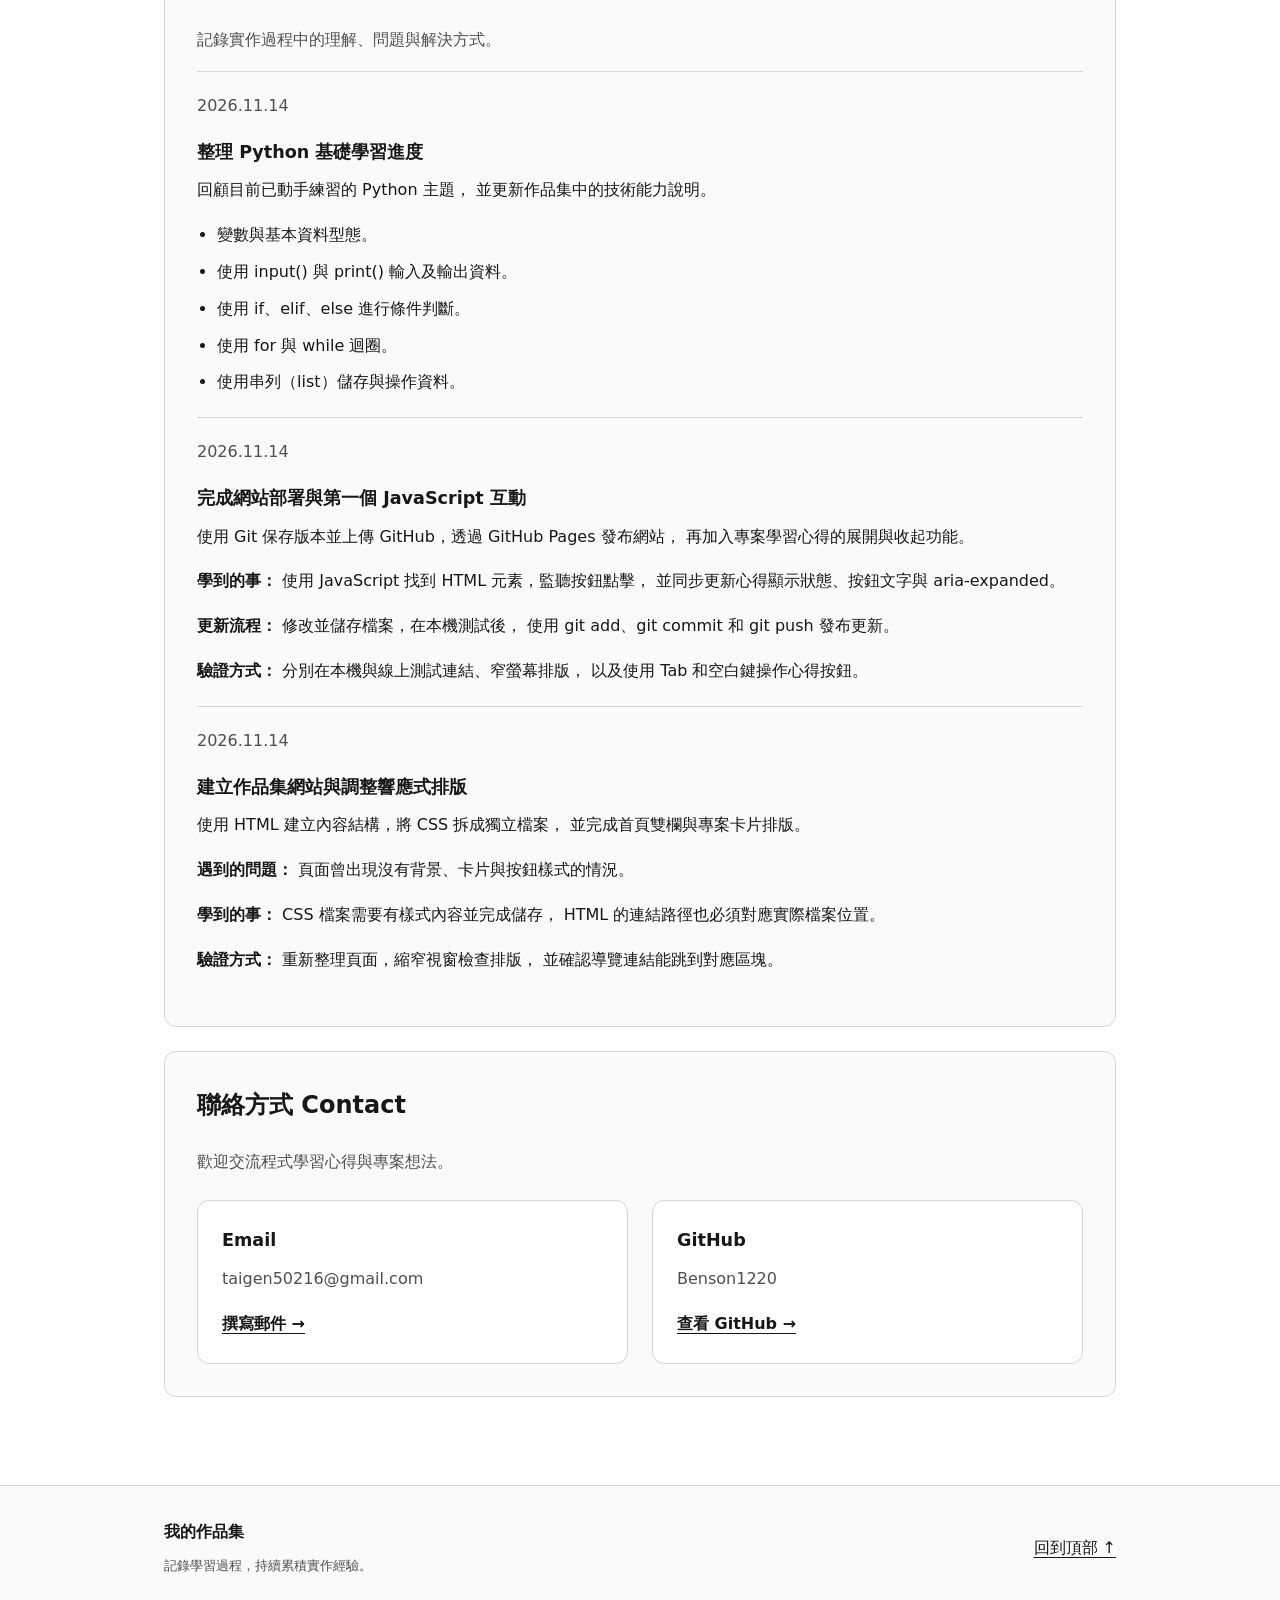
==== commit 0c914b17: "更新 Python 技能與學習紀錄並同步 README" ====
--- a/index.html
+++ b/index.html
@@ -112,7 +112,13 @@
                     <p>目前正在建立 Python 程式設計基礎。</p>
 
                     <h4>練習內容</h4>
-                    <p class="muted">待補充目前實際練習的主題。</p>
+                    <ul class="skill-list">
+                        <li>練習變數與基本資料型態。</li>
+                        <li>使用 input() 接收輸入，並透過 print() 顯示結果。</li>
+                        <li>使用 if、elif、else 進行條件判斷。</li>
+                        <li>使用 for 與 while 迴圈重複執行程式。</li>
+                        <li>使用串列（list）儲存與操作多筆資料。</li>
+                    </ul>
                 </article>
 
                 <article class="skill-card">
@@ -210,6 +216,26 @@
                     <time datetime="2026-11-14">2026.11.14</time>
                 </p>
 
+                <h3>整理 Python 基礎學習進度</h3>
+
+                <p>
+                    回顧目前已動手練習的 Python 主題，
+                    並更新作品集中的技術能力說明。
+                </p>
+
+                <ul class="skill-list">
+                    <li>變數與基本資料型態。</li>
+                    <li>使用 input() 與 print() 輸入及輸出資料。</li>
+                    <li>使用 if、elif、else 進行條件判斷。</li>
+                    <li>使用 for 與 while 迴圈。</li>
+                    <li>使用串列（list）儲存與操作資料。</li>
+                </ul>
+            </article>
+            <article class="entry">
+                <p class="muted">
+                    <time datetime="2026-11-14">2026.11.14</time>
+                </p>
+
                 <h3>完成網站部署與第一個 JavaScript 互動</h3>
 
                 <p>
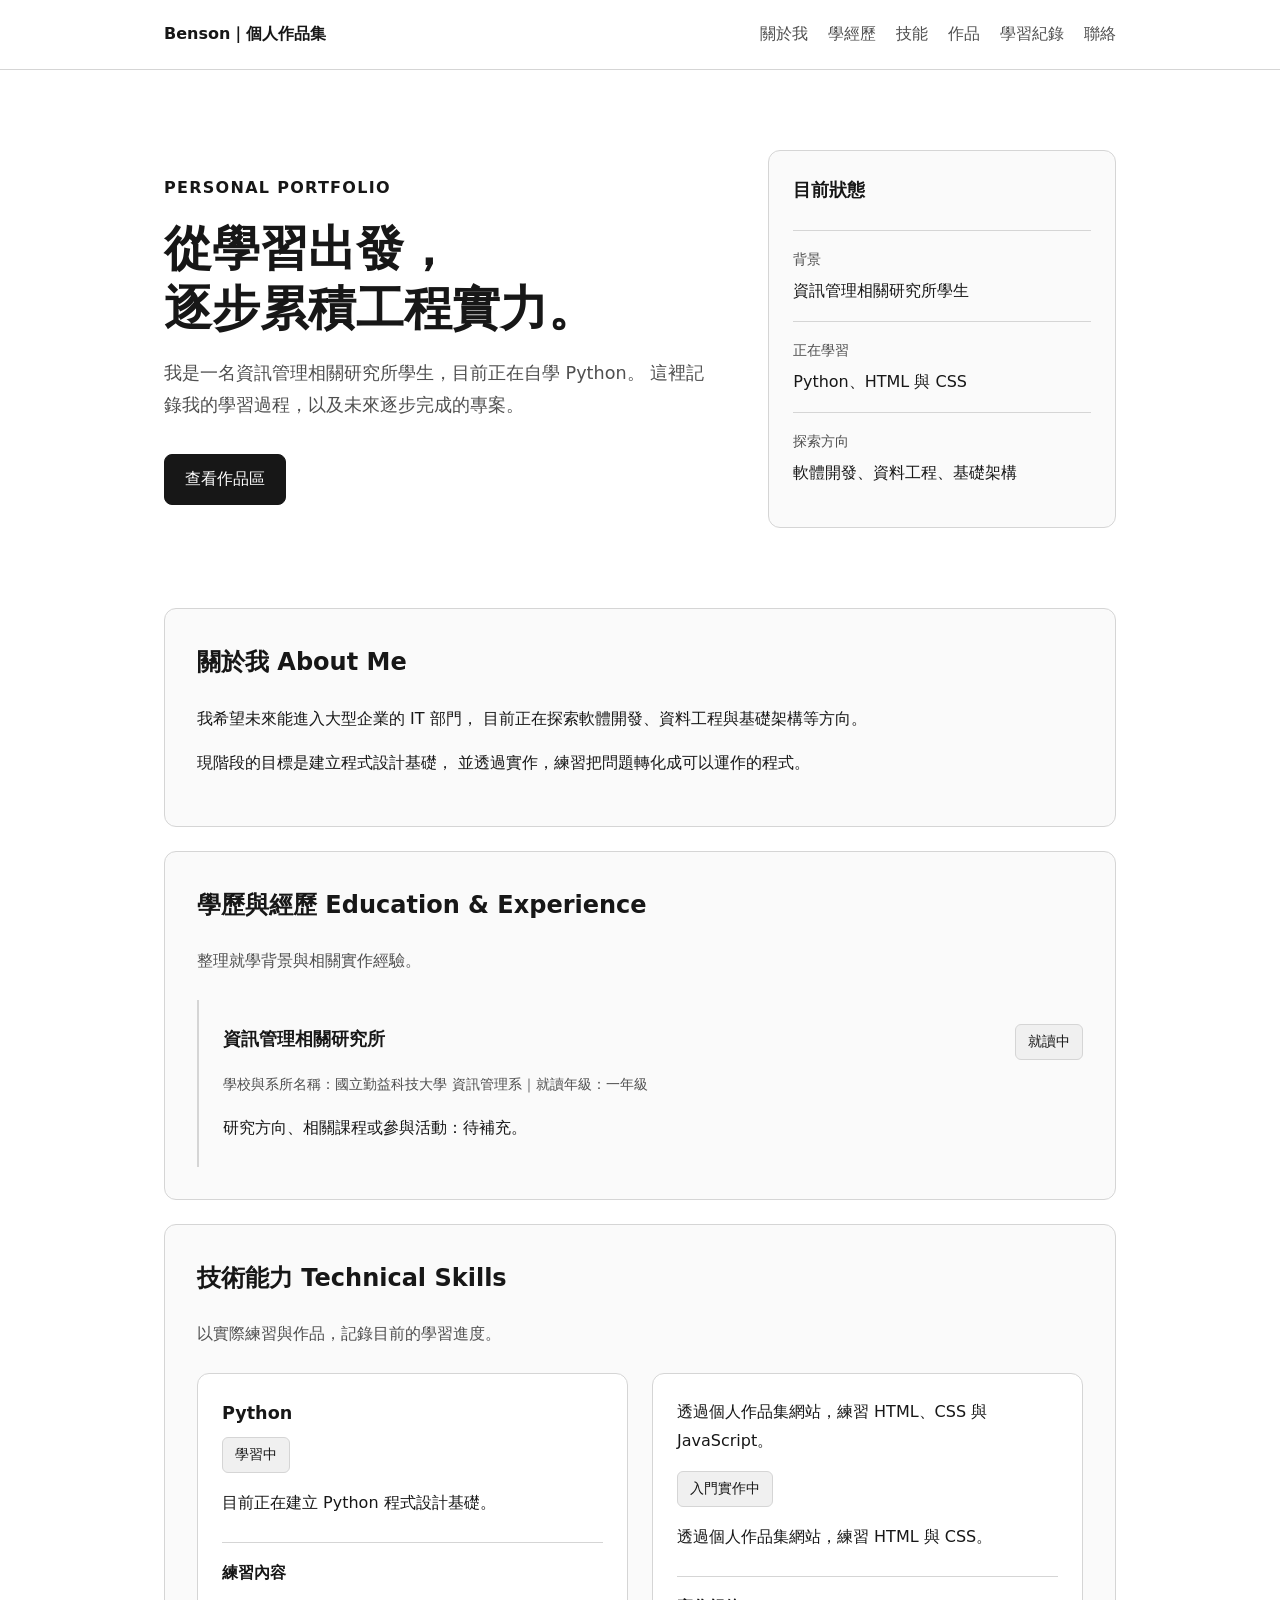
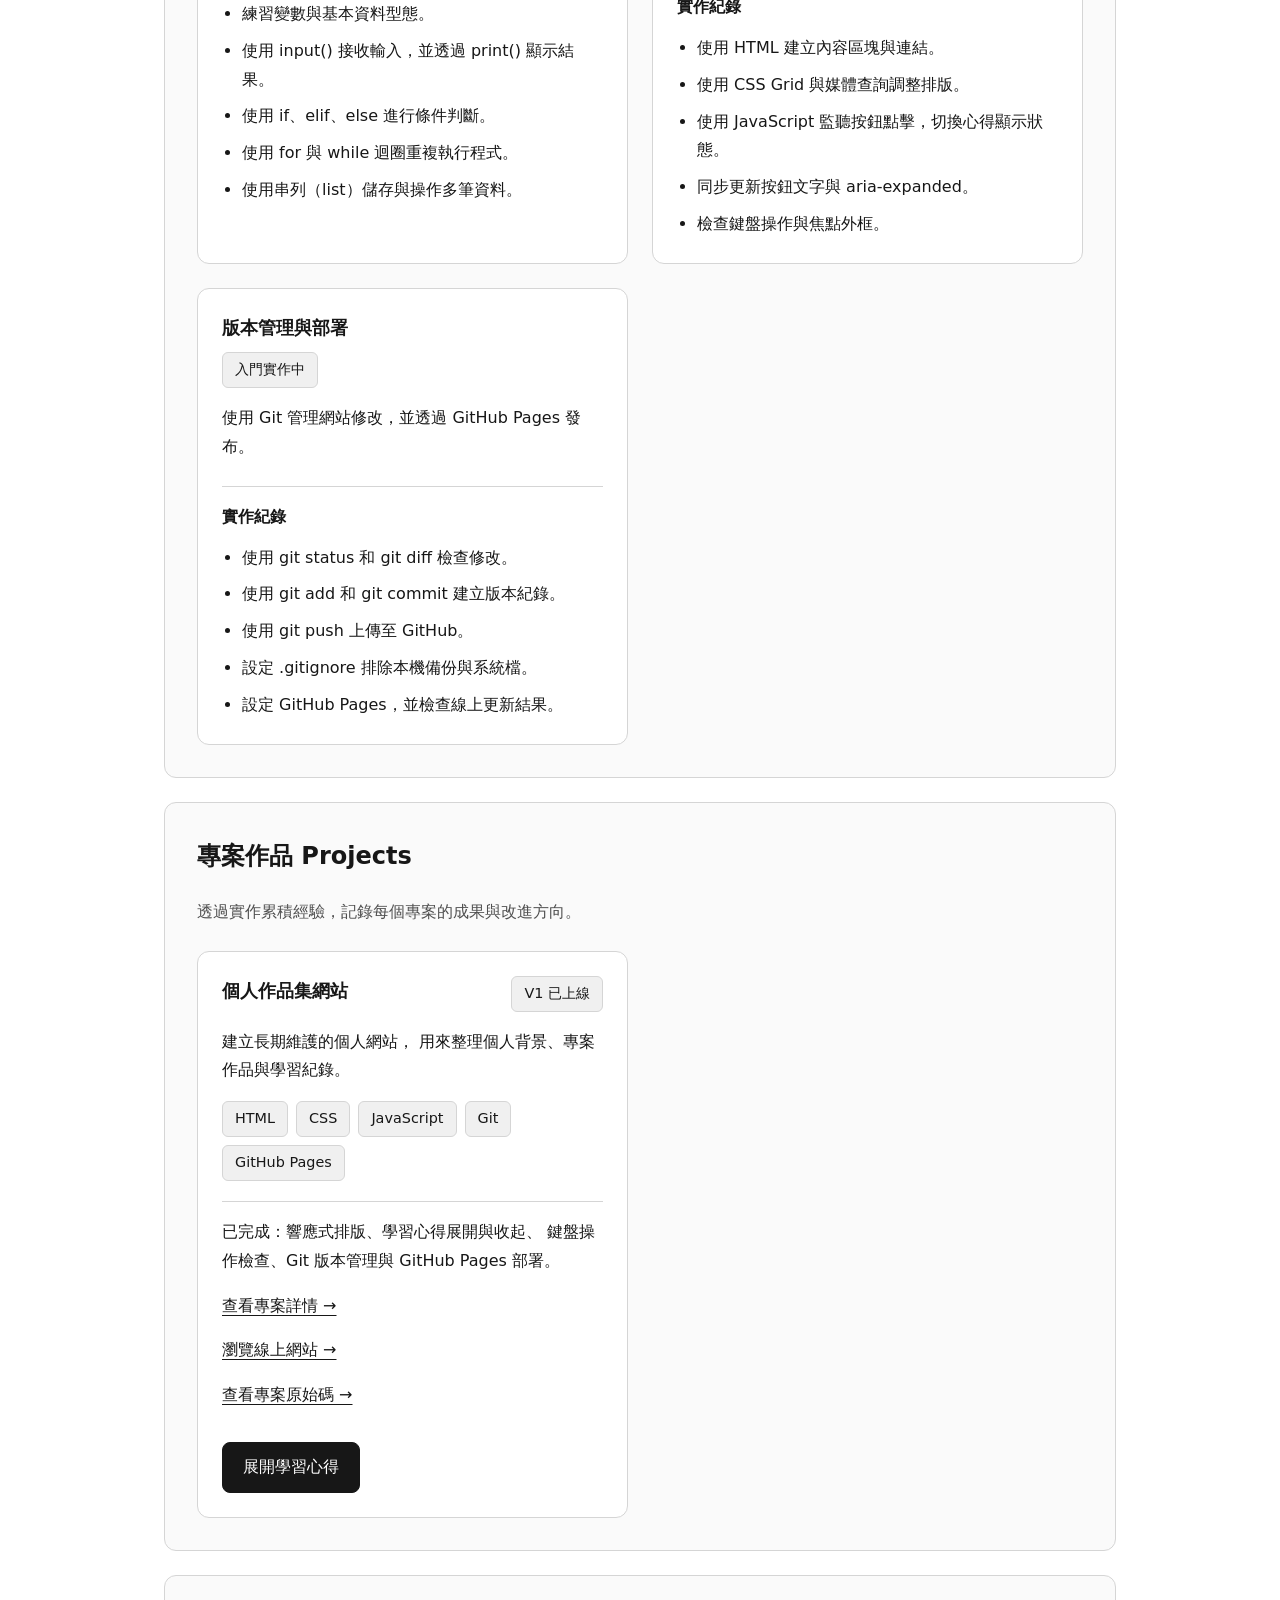
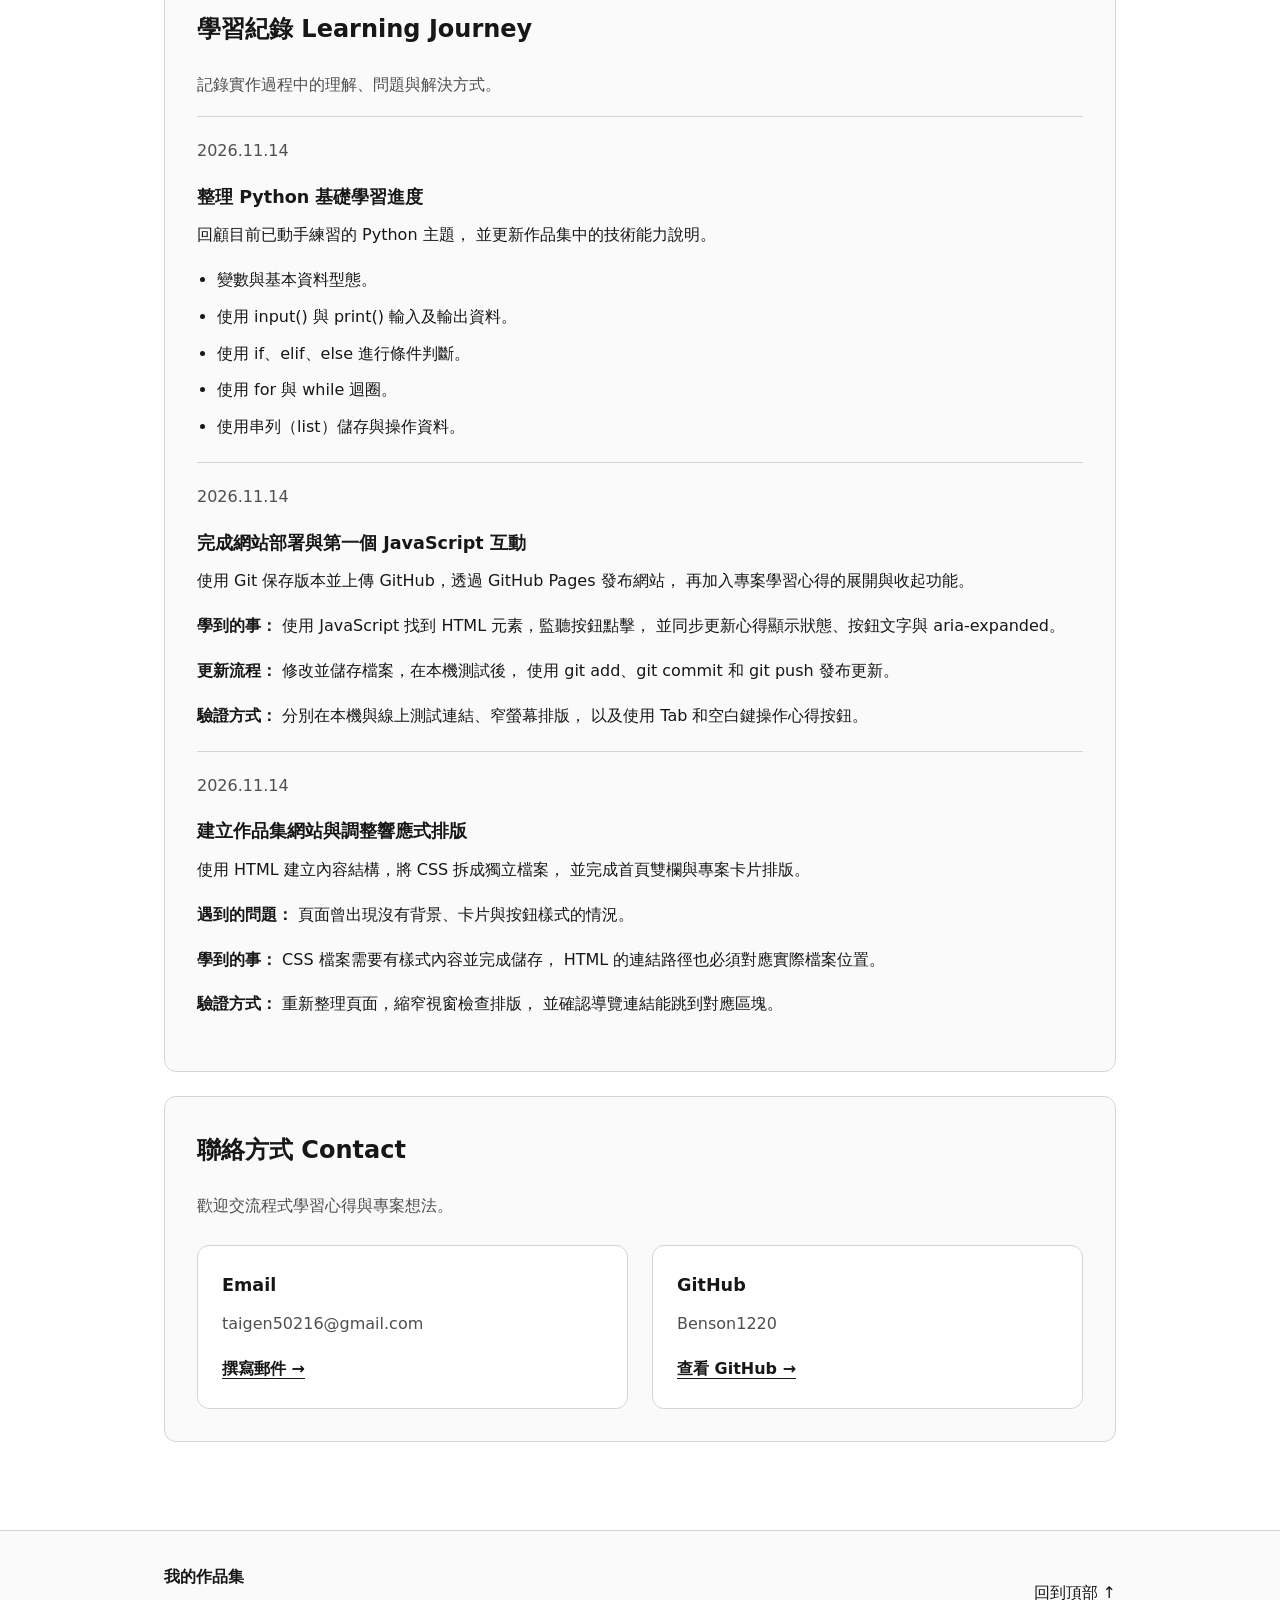
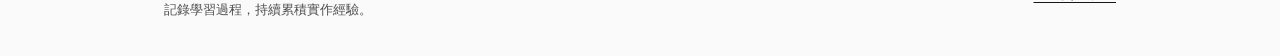
==== commit c1a1d10e: "新增專案詳情頁與首頁入口並更新 README" ====
--- a/index.html
+++ b/index.html
@@ -181,6 +181,11 @@
                     <p class="project-progress">
                         已完成：響應式排版、學習心得展開與收起、
                         鍵盤操作檢查、Git 版本管理與 GitHub Pages 部署。
+                    </p>
+                    <p>
+                        <a href="projects/portfolio.html">
+                            查看專案詳情 →
+                        </a>
                     </p>
 
                     <p>
--- a/assets/css/style.css
+++ b/assets/css/style.css
@@ -416,4 +416,57 @@
 
 .skip-link:focus {
   transform: translateY(0);
+}
+/* 列印或另存 PDF 時使用 */
+@media print {
+  body {
+    color: #000000;
+    background: #ffffff;
+    font-size: 12pt;
+  }
+
+  /* 列印時省略導覽與互動控制 */
+  header,
+  footer,
+  .skip-link,
+  .button {
+    display: none;
+  }
+
+  main {
+    max-width: none;
+    padding: 0;
+  }
+
+  /* 首頁改為單欄，減少留白 */
+  .hero {
+    grid-template-columns: minmax(0, 1fr);
+    gap: 16px;
+    padding: 0 0 24px;
+  }
+
+  .hero h1 {
+    font-size: 24pt;
+  }
+
+  /* 各種卡片改用白底 */
+  .panel,
+  .hero-summary,
+  .project-card,
+  .skill-card,
+  .contact-card {
+    background: #ffffff;
+    border-color: #999999;
+  }
+
+  .panel {
+    padding: 16px;
+    margin-bottom: 16px;
+  }
+
+  h2,
+  h3,
+  h4 {
+    break-after: avoid;
+  }
 }
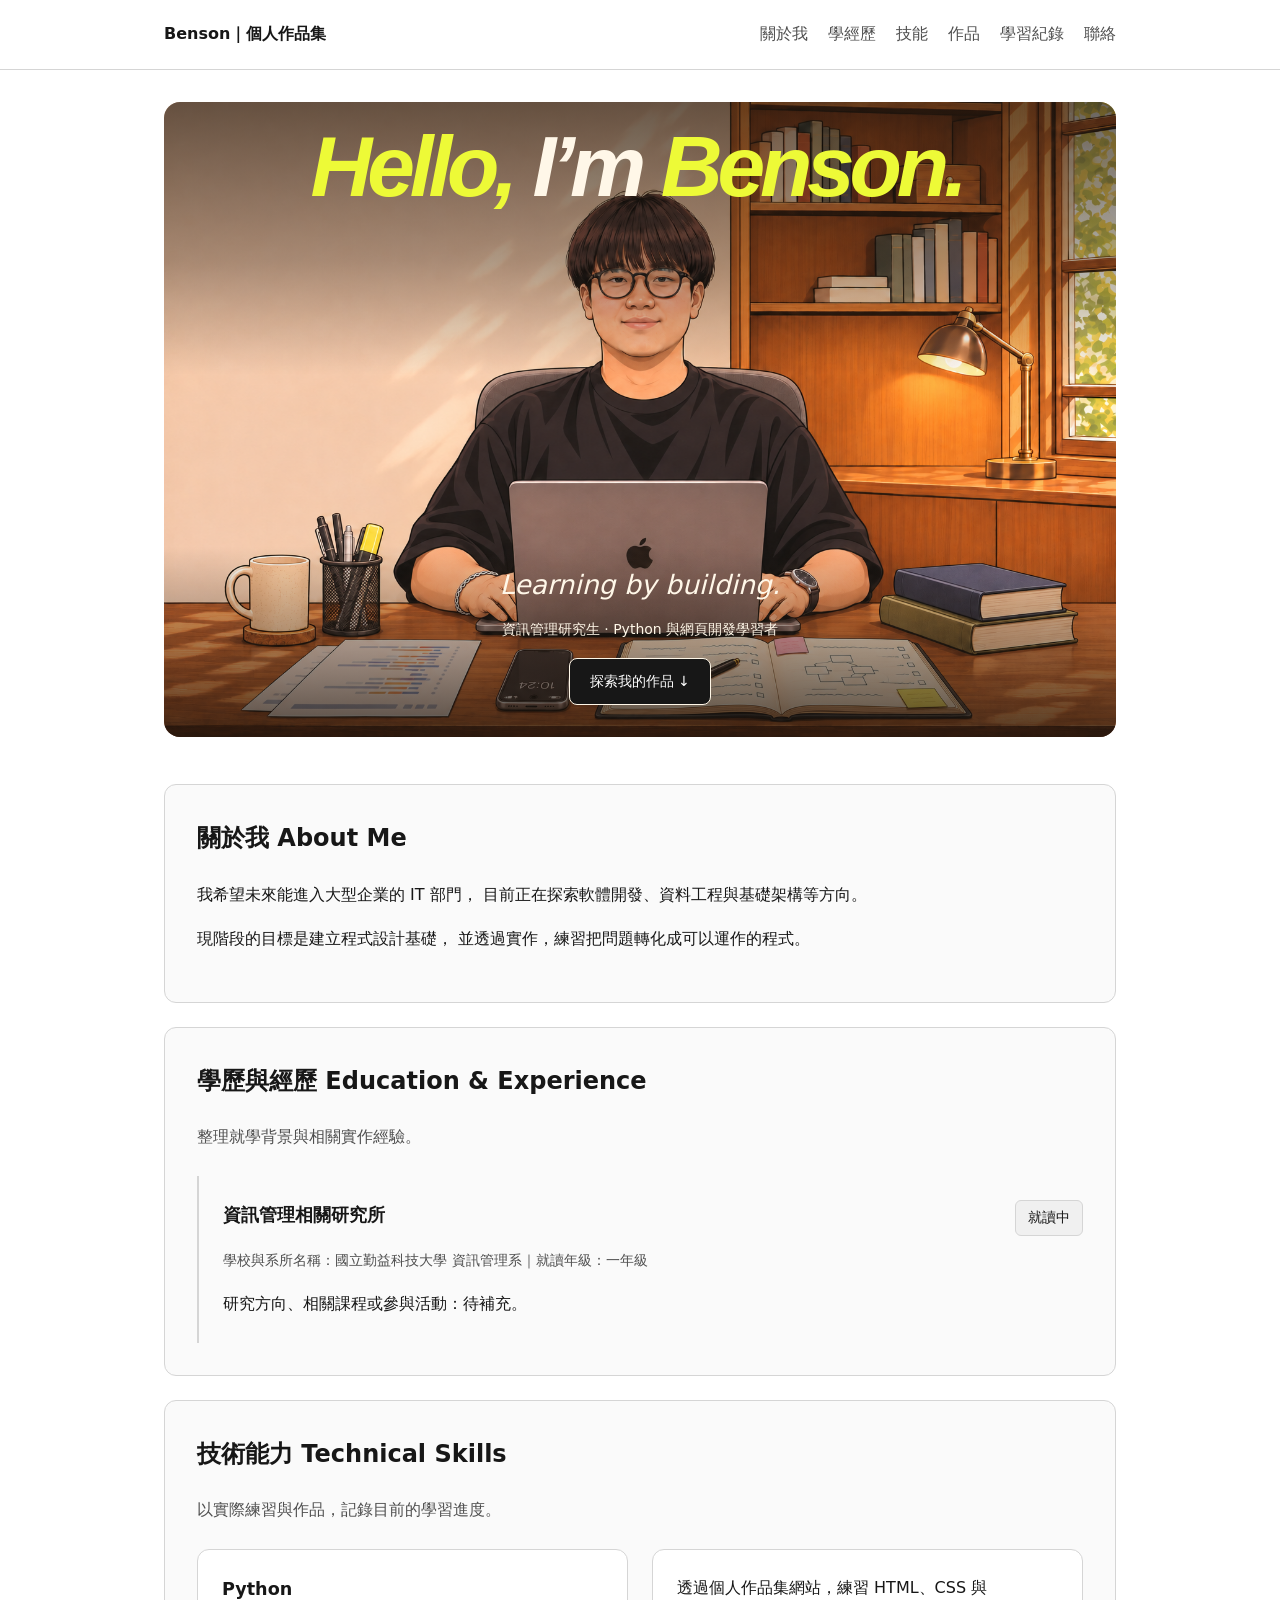
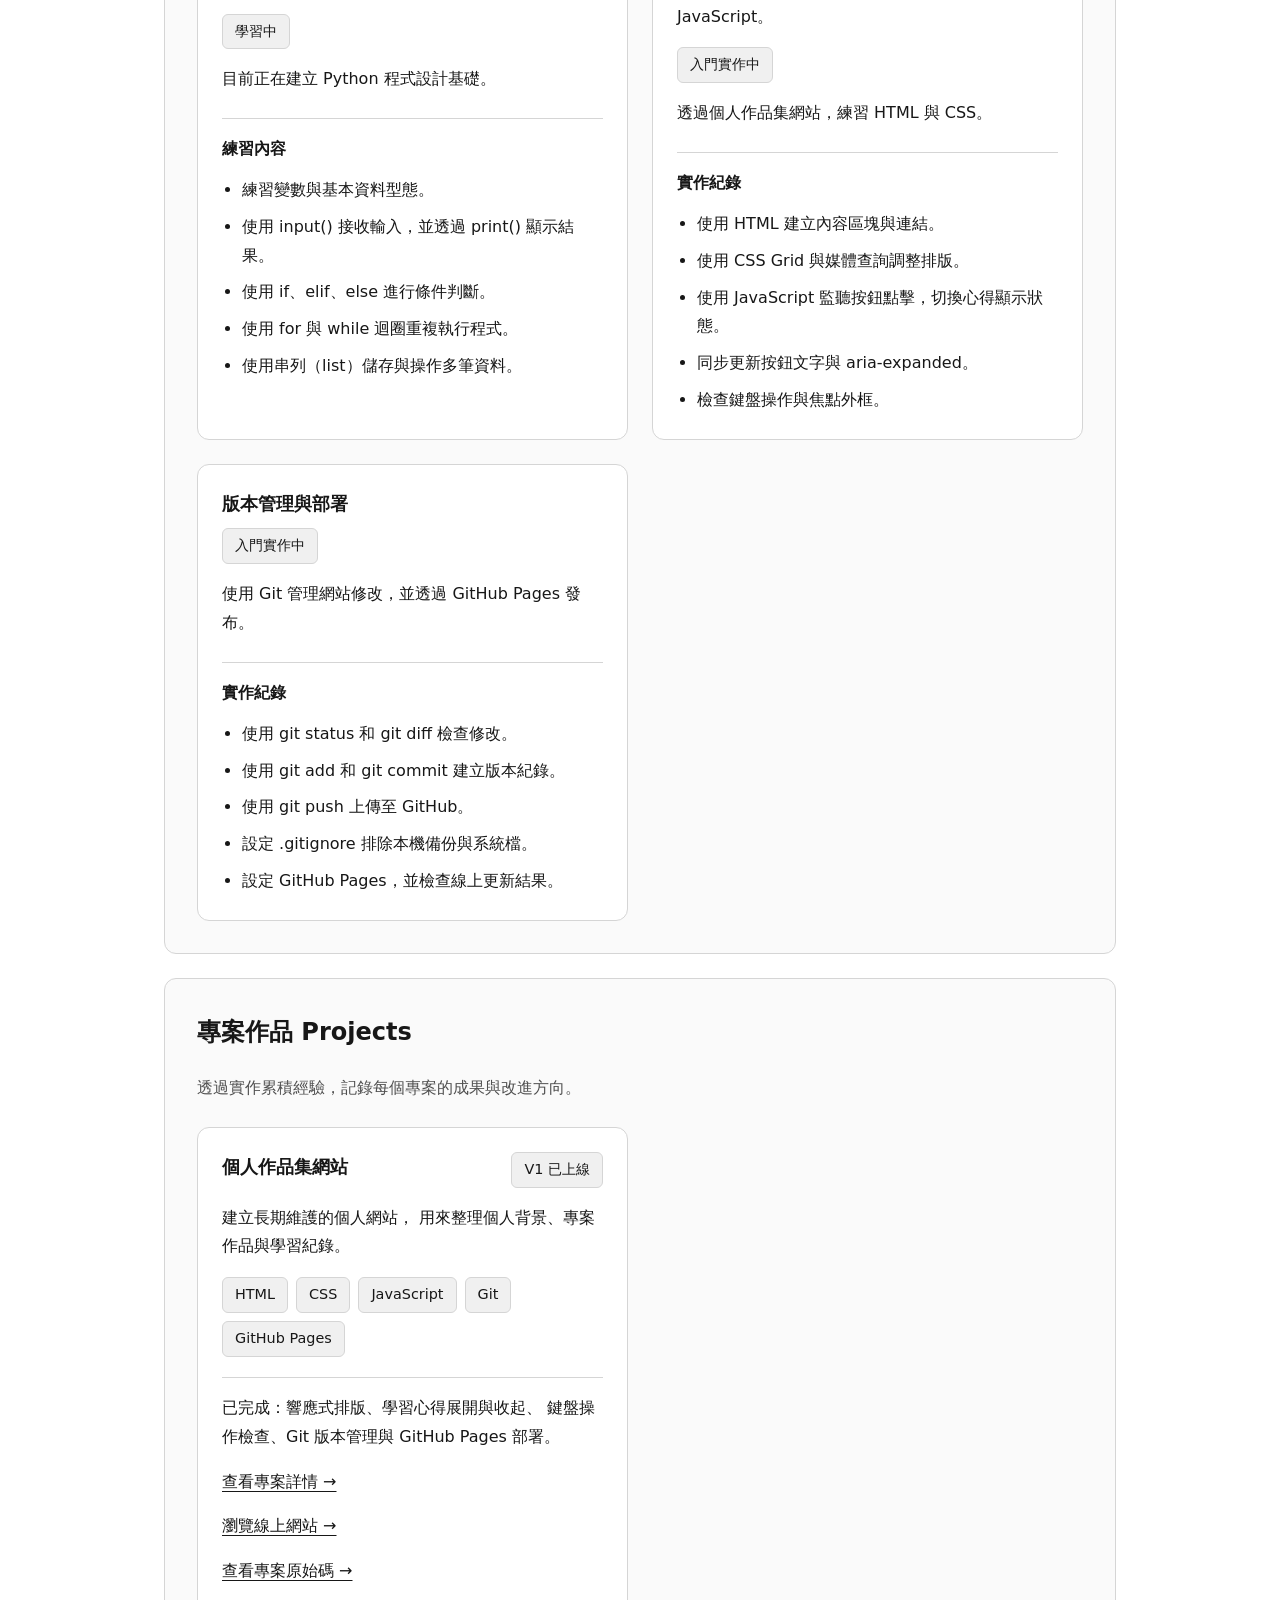
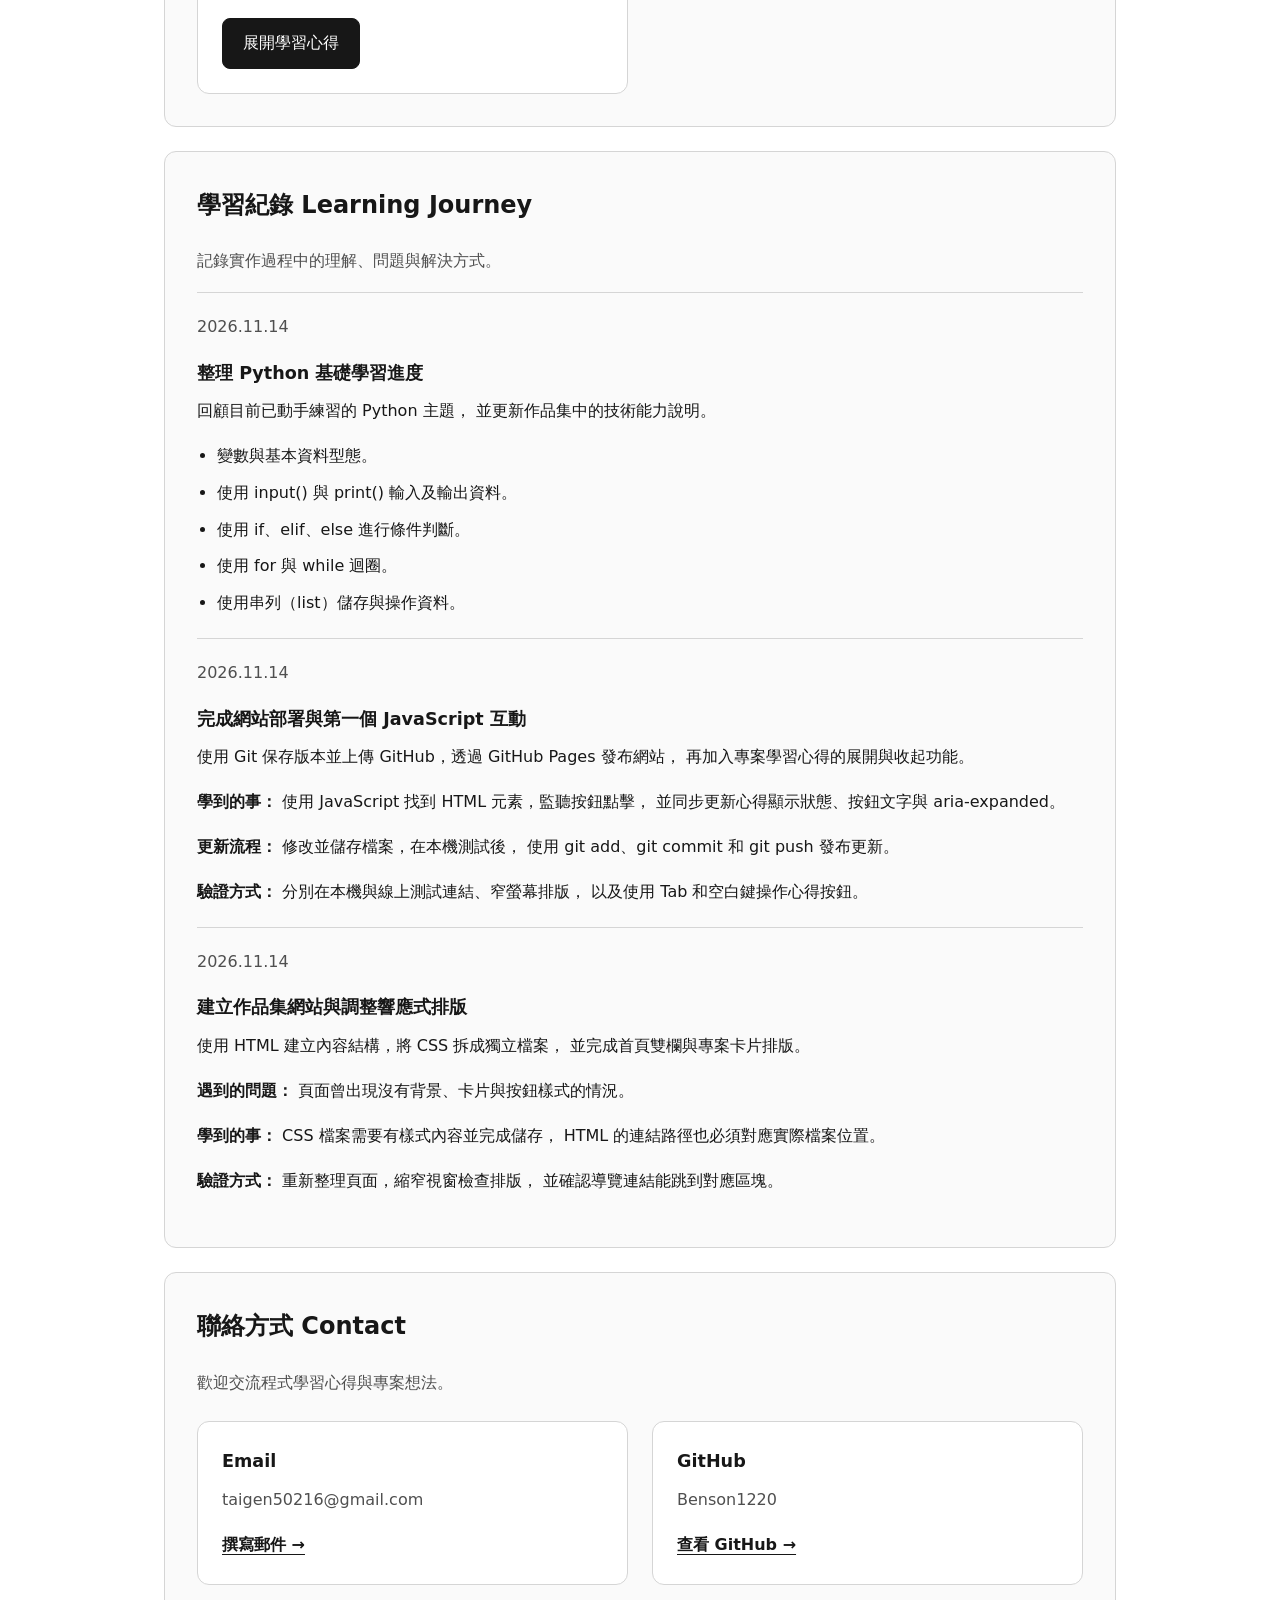
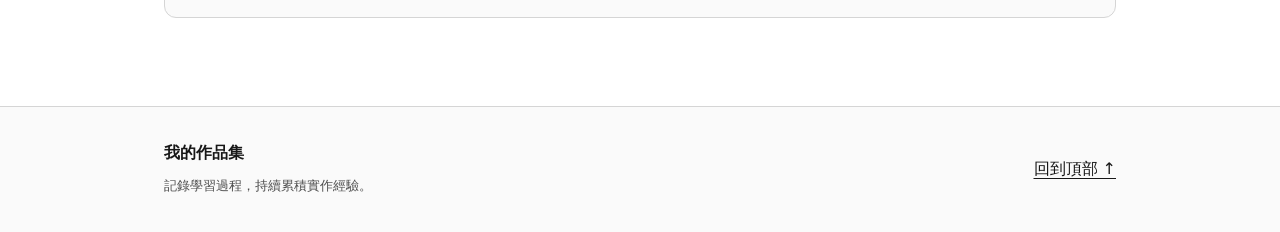
==== commit 3ea3e8c9: "更新首頁漫畫主視覺與標題進場動效" ====
--- a/index.html
+++ b/index.html
@@ -29,295 +29,283 @@
     </header>
 
     <main id="main-content" tabindex="-1">
-        <section id="home" class="hero" aria-labelledby="home-title">
-            <div class="hero-copy">
-                <p class="eyebrow">PERSONAL PORTFOLIO</p>
-
-                <h1 id="home-title">
-                    從學習出發，<br>
-                    逐步累積工程實力。
+        <section id="home" class="hero-illustrated" aria-labelledby="home-title">
+            <img class="hero-illustration" src="assets/images/hero-study-comic.png" alt="Benson 的漫畫分身坐在書房桌前，桌上放著筆電與筆記本。"
+                width="1536" height="1024">
+
+            <div class="hero-overlay">
+                <h1 id="home-title" class="hero-headline">
+                    <span class="headline-mask">
+                        <span class="headline-word">Hello,</span>
+                    </span>
+                    <span class="headline-mask">
+                        <span class="headline-word">I’m</span>
+                    </span>
+                    <span class="headline-mask">
+                        <span class="headline-word">Benson.</span>
+                    </span>
                 </h1>
 
-                <p class="intro">
-                    我是一名資訊管理相關研究所學生，目前正在自學 Python。
-                    這裡記錄我的學習過程，以及未來逐步完成的專案。
+                <div class="hero-caption">
+                    <p class="hero-motto">Learning by building.</p>
+                    <p>資訊管理研究生 · Python 與網頁開發學習者</p>
+                    <a class="button" href="#projects">探索我的作品 ↓</a>
+                </div>
+            </div>
+            </section>
+
+            <section id="about" class="panel" aria-labelledby="about-title">
+                <h2 id="about-title">關於我 About Me</h2>
+                <p>
+                    我希望未來能進入大型企業的 IT 部門，
+                    目前正在探索軟體開發、資料工程與基礎架構等方向。
                 </p>
-
-                <a class="button" href="#projects">查看作品區</a>
-            </div>
-
-            <aside class="hero-summary" aria-labelledby="summary-title">
-                <h2 id="summary-title">目前狀態</h2>
-
-                <dl class="summary-list">
-                    <div>
-                        <dt>背景</dt>
-                        <dd>資訊管理相關研究所學生</dd>
-                    </div>
-                    <div>
-                        <dt>正在學習</dt>
-                        <dd>Python、HTML 與 CSS</dd>
-                    </div>
-                    <div>
-                        <dt>探索方向</dt>
-                        <dd>軟體開發、資料工程、基礎架構</dd>
-                    </div>
-                </dl>
-            </aside>
-        </section>
-
-        <section id="about" class="panel" aria-labelledby="about-title">
-            <h2 id="about-title">關於我 About Me</h2>
-            <p>
-                我希望未來能進入大型企業的 IT 部門，
-                目前正在探索軟體開發、資料工程與基礎架構等方向。
-            </p>
-            <p>
-                現階段的目標是建立程式設計基礎，
-                並透過實作，練習把問題轉化成可以運作的程式。
-            </p>
-        </section>
-
-        <section id="experience" class="panel" aria-labelledby="experience-title">
-            <h2 id="experience-title">學歷與經歷 Education & Experience</h2>
-            <p class="muted">整理就學背景與相關實作經驗。</p>
-
-            <div class="experience-list">
-                <article class="experience-item">
-                    <div class="experience-heading">
-                        <h3>資訊管理相關研究所</h3>
-                        <span class="tag">就讀中</span>
-                    </div>
-
-                    <p class="experience-meta">
-                        學校與系所名稱：國立勤益科技大學 資訊管理系｜就讀年級：一年級
-                    </p>
-
-                    <p>
-                        研究方向、相關課程或參與活動：待補充。
-                    </p>
-                </article>
-            </div>
-        </section>
-
-        <section id="skills" class="panel" aria-labelledby="skills-title">
-            <h2 id="skills-title">技術能力 Technical Skills</h2>
-            <p class="muted">以實際練習與作品，記錄目前的學習進度。</p>
-
-            <div class="skills-grid">
-                <article class="skill-card">
-                    <h3>Python</h3>
-                    <p><span class="tag">學習中</span></p>
-
-                    <p>目前正在建立 Python 程式設計基礎。</p>
-
-                    <h4>練習內容</h4>
+                <p>
+                    現階段的目標是建立程式設計基礎，
+                    並透過實作，練習把問題轉化成可以運作的程式。
+                </p>
+            </section>
+
+            <section id="experience" class="panel" aria-labelledby="experience-title">
+                <h2 id="experience-title">學歷與經歷 Education & Experience</h2>
+                <p class="muted">整理就學背景與相關實作經驗。</p>
+
+                <div class="experience-list">
+                    <article class="experience-item">
+                        <div class="experience-heading">
+                            <h3>資訊管理相關研究所</h3>
+                            <span class="tag">就讀中</span>
+                        </div>
+
+                        <p class="experience-meta">
+                            學校與系所名稱：國立勤益科技大學 資訊管理系｜就讀年級：一年級
+                        </p>
+
+                        <p>
+                            研究方向、相關課程或參與活動：待補充。
+                        </p>
+                    </article>
+                </div>
+            </section>
+
+            <section id="skills" class="panel" aria-labelledby="skills-title">
+                <h2 id="skills-title">技術能力 Technical Skills</h2>
+                <p class="muted">以實際練習與作品，記錄目前的學習進度。</p>
+
+                <div class="skills-grid">
+                    <article class="skill-card">
+                        <h3>Python</h3>
+                        <p><span class="tag">學習中</span></p>
+
+                        <p>目前正在建立 Python 程式設計基礎。</p>
+
+                        <h4>練習內容</h4>
+                        <ul class="skill-list">
+                            <li>練習變數與基本資料型態。</li>
+                            <li>使用 input() 接收輸入，並透過 print() 顯示結果。</li>
+                            <li>使用 if、elif、else 進行條件判斷。</li>
+                            <li>使用 for 與 while 迴圈重複執行程式。</li>
+                            <li>使用串列（list）儲存與操作多筆資料。</li>
+                        </ul>
+                    </article>
+
+                    <article class="skill-card">
+                        <p>透過個人作品集網站，練習 HTML、CSS 與 JavaScript。</p>
+                        <p><span class="tag">入門實作中</span></p>
+
+                        <p>透過個人作品集網站，練習 HTML 與 CSS。</p>
+
+                        <h4>實作紀錄</h4>
+                        <ul class="skill-list">
+                            <li>使用 HTML 建立內容區塊與連結。</li>
+                            <li>使用 CSS Grid 與媒體查詢調整排版。</li>
+                            <li>使用 JavaScript 監聽按鈕點擊，切換心得顯示狀態。</li>
+                            <li>同步更新按鈕文字與 aria-expanded。</li>
+                            <li>檢查鍵盤操作與焦點外框。</li>
+                        </ul>
+                    </article>
+                    <article class="skill-card">
+                        <h3>版本管理與部署</h3>
+                        <p><span class="tag">入門實作中</span></p>
+
+                        <p>使用 Git 管理網站修改，並透過 GitHub Pages 發布。</p>
+
+                        <h4>實作紀錄</h4>
+                        <ul class="skill-list">
+                            <li>使用 git status 和 git diff 檢查修改。</li>
+                            <li>使用 git add 和 git commit 建立版本紀錄。</li>
+                            <li>使用 git push 上傳至 GitHub。</li>
+                            <li>設定 .gitignore 排除本機備份與系統檔。</li>
+                            <li>設定 GitHub Pages，並檢查線上更新結果。</li>
+                        </ul>
+                    </article>
+                </div>
+            </section>
+
+            <section id="projects" class="panel" aria-labelledby="projects-title">
+                <h2 id="projects-title">專案作品 Projects</h2>
+                <p class="muted">透過實作累積經驗，記錄每個專案的成果與改進方向。</p>
+
+                <div class="project-grid">
+                    <article class="project-card">
+                        <div class="project-heading">
+                            <h3>個人作品集網站</h3>
+                            <span class="tag">V1 已上線</span>
+                        </div>
+
+                        <p>
+                            建立長期維護的個人網站，
+                            用來整理個人背景、專案作品與學習紀錄。
+                        </p>
+
+                        <ul class="project-tech" aria-label="使用技術">
+                            <li class="tag">HTML</li>
+                            <li class="tag">CSS</li>
+                            <li class="tag">JavaScript</li>
+                            <li class="tag">Git</li>
+                            <li class="tag">GitHub Pages</li>
+                        </ul>
+
+                        <p class="project-progress">
+                            已完成：響應式排版、學習心得展開與收起、
+                            鍵盤操作檢查、Git 版本管理與 GitHub Pages 部署。
+                        </p>
+                        <p>
+                            <a href="projects/portfolio.html">
+                                查看專案詳情 →
+                            </a>
+                        </p>
+
+                        <p>
+                            <a href="https://benson1220.github.io/personal-portfolio/">
+                                瀏覽線上網站 →
+                            </a>
+                        </p>
+                        <p>
+                            <a href="https://github.com/Benson1220/personal-portfolio">
+                                查看專案原始碼 →
+                            </a>
+                        </p>
+                        <button id="project-toggle" class="button" type="button" aria-expanded="false"
+                            aria-controls="project-notes">
+                            展開學習心得
+                        </button>
+
+                        <div id="project-notes" hidden>
+                            <p>
+                                這個專案讓我開始理解 HTML 結構、CSS 排版，
+                                以及使用 Git 和 GitHub Pages 更新網站的流程。
+                            </p>
+                        </div>
+                    </article>
+                </div>
+            </section>
+
+            <section id="learning" class="panel" aria-labelledby="learning-title">
+                <h2 id="learning-title">學習紀錄 Learning Journey</h2>
+                <p class="muted">記錄實作過程中的理解、問題與解決方式。</p>
+                <article class="entry">
+                    <p class="muted">
+                        <time datetime="2026-11-14">2026.11.14</time>
+                    </p>
+
+                    <h3>整理 Python 基礎學習進度</h3>
+
+                    <p>
+                        回顧目前已動手練習的 Python 主題，
+                        並更新作品集中的技術能力說明。
+                    </p>
+
                     <ul class="skill-list">
-                        <li>練習變數與基本資料型態。</li>
-                        <li>使用 input() 接收輸入，並透過 print() 顯示結果。</li>
+                        <li>變數與基本資料型態。</li>
+                        <li>使用 input() 與 print() 輸入及輸出資料。</li>
                         <li>使用 if、elif、else 進行條件判斷。</li>
-                        <li>使用 for 與 while 迴圈重複執行程式。</li>
-                        <li>使用串列（list）儲存與操作多筆資料。</li>
+                        <li>使用 for 與 while 迴圈。</li>
+                        <li>使用串列（list）儲存與操作資料。</li>
                     </ul>
                 </article>
-
-                <article class="skill-card">
-                    <p>透過個人作品集網站，練習 HTML、CSS 與 JavaScript。</p>
-                    <p><span class="tag">入門實作中</span></p>
-
-                    <p>透過個人作品集網站，練習 HTML 與 CSS。</p>
-
-                    <h4>實作紀錄</h4>
-                    <ul class="skill-list">
-                        <li>使用 HTML 建立內容區塊與連結。</li>
-                        <li>使用 CSS Grid 與媒體查詢調整排版。</li>
-                        <li>使用 JavaScript 監聽按鈕點擊，切換心得顯示狀態。</li>
-                        <li>同步更新按鈕文字與 aria-expanded。</li>
-                        <li>檢查鍵盤操作與焦點外框。</li>
-                    </ul>
+                <article class="entry">
+                    <p class="muted">
+                        <time datetime="2026-11-14">2026.11.14</time>
+                    </p>
+
+                    <h3>完成網站部署與第一個 JavaScript 互動</h3>
+
+                    <p>
+                        使用 Git 保存版本並上傳 GitHub，透過 GitHub Pages 發布網站，
+                        再加入專案學習心得的展開與收起功能。
+                    </p>
+
+                    <p>
+                        <strong>學到的事：</strong>
+                        使用 JavaScript 找到 HTML 元素，監聽按鈕點擊，
+                        並同步更新心得顯示狀態、按鈕文字與 aria-expanded。
+                    </p>
+
+                    <p>
+                        <strong>更新流程：</strong>
+                        修改並儲存檔案，在本機測試後，
+                        使用 git add、git commit 和 git push 發布更新。
+                    </p>
+
+                    <p>
+                        <strong>驗證方式：</strong>
+                        分別在本機與線上測試連結、窄螢幕排版，
+                        以及使用 Tab 和空白鍵操作心得按鈕。
+                    </p>
                 </article>
-                <article class="skill-card">
-                    <h3>版本管理與部署</h3>
-                    <p><span class="tag">入門實作中</span></p>
-
-                    <p>使用 Git 管理網站修改，並透過 GitHub Pages 發布。</p>
-
-                    <h4>實作紀錄</h4>
-                    <ul class="skill-list">
-                        <li>使用 git status 和 git diff 檢查修改。</li>
-                        <li>使用 git add 和 git commit 建立版本紀錄。</li>
-                        <li>使用 git push 上傳至 GitHub。</li>
-                        <li>設定 .gitignore 排除本機備份與系統檔。</li>
-                        <li>設定 GitHub Pages，並檢查線上更新結果。</li>
-                    </ul>
+
+                <article class="entry">
+                    <p class="muted">
+                        <time datetime="2026-11-14">2026.11.14</time>
+                    </p>
+
+                    <h3>建立作品集網站與調整響應式排版</h3>
+
+                    <p>
+                        使用 HTML 建立內容結構，將 CSS 拆成獨立檔案，
+                        並完成首頁雙欄與專案卡片排版。
+                    </p>
+
+                    <p>
+                        <strong>遇到的問題：</strong>
+                        頁面曾出現沒有背景、卡片與按鈕樣式的情況。
+                    </p>
+
+                    <p>
+                        <strong>學到的事：</strong>
+                        CSS 檔案需要有樣式內容並完成儲存，
+                        HTML 的連結路徑也必須對應實際檔案位置。
+                    </p>
+
+                    <p>
+                        <strong>驗證方式：</strong>
+                        重新整理頁面，縮窄視窗檢查排版，
+                        並確認導覽連結能跳到對應區塊。
+                    </p>
                 </article>
-            </div>
-        </section>
-
-        <section id="projects" class="panel" aria-labelledby="projects-title">
-            <h2 id="projects-title">專案作品 Projects</h2>
-            <p class="muted">透過實作累積經驗，記錄每個專案的成果與改進方向。</p>
-
-            <div class="project-grid">
-                <article class="project-card">
-                    <div class="project-heading">
-                        <h3>個人作品集網站</h3>
-                        <span class="tag">V1 已上線</span>
-                    </div>
-
-                    <p>
-                        建立長期維護的個人網站，
-                        用來整理個人背景、專案作品與學習紀錄。
-                    </p>
-
-                    <ul class="project-tech" aria-label="使用技術">
-                        <li class="tag">HTML</li>
-                        <li class="tag">CSS</li>
-                        <li class="tag">JavaScript</li>
-                        <li class="tag">Git</li>
-                        <li class="tag">GitHub Pages</li>
-                    </ul>
-
-                    <p class="project-progress">
-                        已完成：響應式排版、學習心得展開與收起、
-                        鍵盤操作檢查、Git 版本管理與 GitHub Pages 部署。
-                    </p>
-                    <p>
-                        <a href="projects/portfolio.html">
-                            查看專案詳情 →
-                        </a>
-                    </p>
-
-                    <p>
-                        <a href="https://benson1220.github.io/personal-portfolio/">
-                            瀏覽線上網站 →
-                        </a>
-                    </p>
-                    <p>
-                        <a href="https://github.com/Benson1220/personal-portfolio">
-                            查看專案原始碼 →
-                        </a>
-                    </p>
-                    <button id="project-toggle" class="button" type="button" aria-expanded="false"
-                        aria-controls="project-notes">
-                        展開學習心得
-                    </button>
-
-                    <div id="project-notes" hidden>
-                        <p>
-                            這個專案讓我開始理解 HTML 結構、CSS 排版，
-                            以及使用 Git 和 GitHub Pages 更新網站的流程。
-                        </p>
-                    </div>
-                </article>
-            </div>
-        </section>
-
-        <section id="learning" class="panel" aria-labelledby="learning-title">
-            <h2 id="learning-title">學習紀錄 Learning Journey</h2>
-            <p class="muted">記錄實作過程中的理解、問題與解決方式。</p>
-            <article class="entry">
-                <p class="muted">
-                    <time datetime="2026-11-14">2026.11.14</time>
-                </p>
-
-                <h3>整理 Python 基礎學習進度</h3>
-
-                <p>
-                    回顧目前已動手練習的 Python 主題，
-                    並更新作品集中的技術能力說明。
-                </p>
-
-                <ul class="skill-list">
-                    <li>變數與基本資料型態。</li>
-                    <li>使用 input() 與 print() 輸入及輸出資料。</li>
-                    <li>使用 if、elif、else 進行條件判斷。</li>
-                    <li>使用 for 與 while 迴圈。</li>
-                    <li>使用串列（list）儲存與操作資料。</li>
-                </ul>
-            </article>
-            <article class="entry">
-                <p class="muted">
-                    <time datetime="2026-11-14">2026.11.14</time>
-                </p>
-
-                <h3>完成網站部署與第一個 JavaScript 互動</h3>
-
-                <p>
-                    使用 Git 保存版本並上傳 GitHub，透過 GitHub Pages 發布網站，
-                    再加入專案學習心得的展開與收起功能。
-                </p>
-
-                <p>
-                    <strong>學到的事：</strong>
-                    使用 JavaScript 找到 HTML 元素，監聽按鈕點擊，
-                    並同步更新心得顯示狀態、按鈕文字與 aria-expanded。
-                </p>
-
-                <p>
-                    <strong>更新流程：</strong>
-                    修改並儲存檔案，在本機測試後，
-                    使用 git add、git commit 和 git push 發布更新。
-                </p>
-
-                <p>
-                    <strong>驗證方式：</strong>
-                    分別在本機與線上測試連結、窄螢幕排版，
-                    以及使用 Tab 和空白鍵操作心得按鈕。
-                </p>
-            </article>
-
-            <article class="entry">
-                <p class="muted">
-                    <time datetime="2026-11-14">2026.11.14</time>
-                </p>
-
-                <h3>建立作品集網站與調整響應式排版</h3>
-
-                <p>
-                    使用 HTML 建立內容結構，將 CSS 拆成獨立檔案，
-                    並完成首頁雙欄與專案卡片排版。
-                </p>
-
-                <p>
-                    <strong>遇到的問題：</strong>
-                    頁面曾出現沒有背景、卡片與按鈕樣式的情況。
-                </p>
-
-                <p>
-                    <strong>學到的事：</strong>
-                    CSS 檔案需要有樣式內容並完成儲存，
-                    HTML 的連結路徑也必須對應實際檔案位置。
-                </p>
-
-                <p>
-                    <strong>驗證方式：</strong>
-                    重新整理頁面，縮窄視窗檢查排版，
-                    並確認導覽連結能跳到對應區塊。
-                </p>
-            </article>
-        </section>
-
-        <section id="contact" class="panel" aria-labelledby="contact-title">
-            <h2 id="contact-title">聯絡方式 Contact</h2>
-            <p class="muted">歡迎交流程式學習心得與專案想法。</p>
-
-            <div class="contact-grid">
-                <!-- 請替換 href 與畫面文字中的 Email -->
-                <a class="contact-card" href="mailto:taigen50216@gmail.com">
-                    <h3>Email</h3>
-                    <p>taigen50216@gmail.com</p>
-                    <span class="contact-action">撰寫郵件 →</span>
-                </a>
-
-                <!-- 請替換網址與畫面文字中的 GitHub 帳號 -->
-                <a class="contact-card" href="https://github.com/Benson1220">
-                    <h3>GitHub</h3>
-                    <p>Benson1220</p>
-                    <span class="contact-action">查看 GitHub →</span>
-                </a>
-            </div>
-        </section>
+            </section>
+
+            <section id="contact" class="panel" aria-labelledby="contact-title">
+                <h2 id="contact-title">聯絡方式 Contact</h2>
+                <p class="muted">歡迎交流程式學習心得與專案想法。</p>
+
+                <div class="contact-grid">
+                    <!-- 請替換 href 與畫面文字中的 Email -->
+                    <a class="contact-card" href="mailto:taigen50216@gmail.com">
+                        <h3>Email</h3>
+                        <p>taigen50216@gmail.com</p>
+                        <span class="contact-action">撰寫郵件 →</span>
+                    </a>
+
+                    <!-- 請替換網址與畫面文字中的 GitHub 帳號 -->
+                    <a class="contact-card" href="https://github.com/Benson1220">
+                        <h3>GitHub</h3>
+                        <p>Benson1220</p>
+                        <span class="contact-action">查看 GitHub →</span>
+                    </a>
+                </div>
+            </section>
     </main>
 
     <footer>
--- a/assets/css/style.css
+++ b/assets/css/style.css
@@ -469,4 +469,180 @@
   h4 {
     break-after: avoid;
   }
+}
+/* 漫畫首頁：獨立於原本的 .hero */
+.hero-illustrated {
+  position: relative;
+  container-type: inline-size;
+  margin: 32px 0 48px;
+  overflow: hidden;
+  border-radius: 16px;
+  background: #292019;
+}
+
+.hero-illustration {
+  display: block;
+  width: 100%;
+  height: auto;
+}
+
+/* 深色漸層讓文字清楚，圖片本身不會改變 */
+.hero-overlay {
+  position: absolute;
+  inset: 0;
+  background: linear-gradient(
+    to bottom,
+    rgb(25 18 12 / 65%) 0%,
+    rgb(25 18 12 / 35%) 25%,
+    transparent 43%,
+    transparent 70%,
+    rgb(25 18 12 / 75%) 100%
+  );
+}
+
+.hero-headline {
+  position: absolute;
+  top: 2%;
+  left: 4%;
+  right: 4%;
+  display: flex;
+  justify-content: center;
+  gap: 0.15em;
+  margin: 0;
+  color: #fff7e8;
+  font-family: Arial, sans-serif;
+  font-size: clamp(1.75rem, 9cqw, 6.5rem);
+  font-weight: 900;
+  font-style: italic;
+  line-height: 1.2;
+  letter-spacing: -0.06em;
+}
+
+.headline-mask {
+  overflow: hidden;
+  padding: 0 0.08em 0.1em 0;
+}
+
+.headline-word {
+  display: inline-block;
+  animation: headline-enter 1.1s cubic-bezier(0.16, 1, 0.3, 1) both;
+}
+
+.headline-mask:first-child .headline-word,
+.headline-mask:last-child .headline-word {
+  color: #edfa37;
+}
+
+.headline-mask:nth-child(2) .headline-word {
+  animation-delay: 0.16s;
+}
+
+.headline-mask:nth-child(3) .headline-word {
+  animation-delay: 0.32s;
+}
+
+@keyframes headline-enter {
+  from {
+    opacity: 0;
+    transform: translateY(110%);
+  }
+
+  to {
+    opacity: 1;
+    transform: translateY(0);
+  }
+}
+
+/* 圖片下方的簡介與作品入口 */
+.hero-caption {
+  position: absolute;
+  bottom: 5%;
+  left: 4%;
+  right: 4%;
+  color: #fff7e8;
+  text-align: center;
+  font-size: 0.875rem;
+}
+
+.hero-caption p {
+  margin-bottom: 8px;
+}
+
+.hero-motto {
+  font-size: clamp(1.1rem, 2.8cqw, 1.75rem);
+  font-style: italic;
+}
+
+.hero-caption .button {
+  margin-top: 8px;
+  border-color: #fff7e8;
+}
+
+/* 手機版：文字與圖片上下排列，保留完整人物 */
+@media (max-width: 600px) {
+  .hero-illustrated {
+    display: flex;
+    flex-direction: column;
+    margin-top: 24px;
+  }
+
+  .hero-overlay {
+    display: contents;
+  }
+
+  .hero-headline {
+    position: static;
+    order: -1;
+    flex-wrap: wrap;
+    padding: 24px 16px;
+  }
+
+  .hero-caption {
+    position: static;
+    padding: 24px 16px;
+  }
+}
+
+/* 尊重使用者的減少動態設定 */
+@media (prefers-reduced-motion: reduce) {
+  .headline-word {
+    animation: none;
+  }
+}
+
+/* 延續原本的列印功能 */
+@media print {
+  .hero-illustrated {
+    margin: 0 0 24px;
+    background: #ffffff;
+    overflow: visible;
+  }
+
+  .hero-illustration {
+    display: none;
+  }
+
+  .hero-overlay {
+    position: static;
+    display: block;
+    background: none;
+  }
+
+  .hero-headline {
+    position: static;
+    padding: 0;
+    font-size: 24pt;
+    color: #000000;
+  }
+
+  .hero-headline .headline-word {
+    color: #000000;
+    animation: none;
+  }
+
+  .hero-caption {
+    position: static;
+    padding: 16px 0 0;
+    color: #000000;
+  }
 }
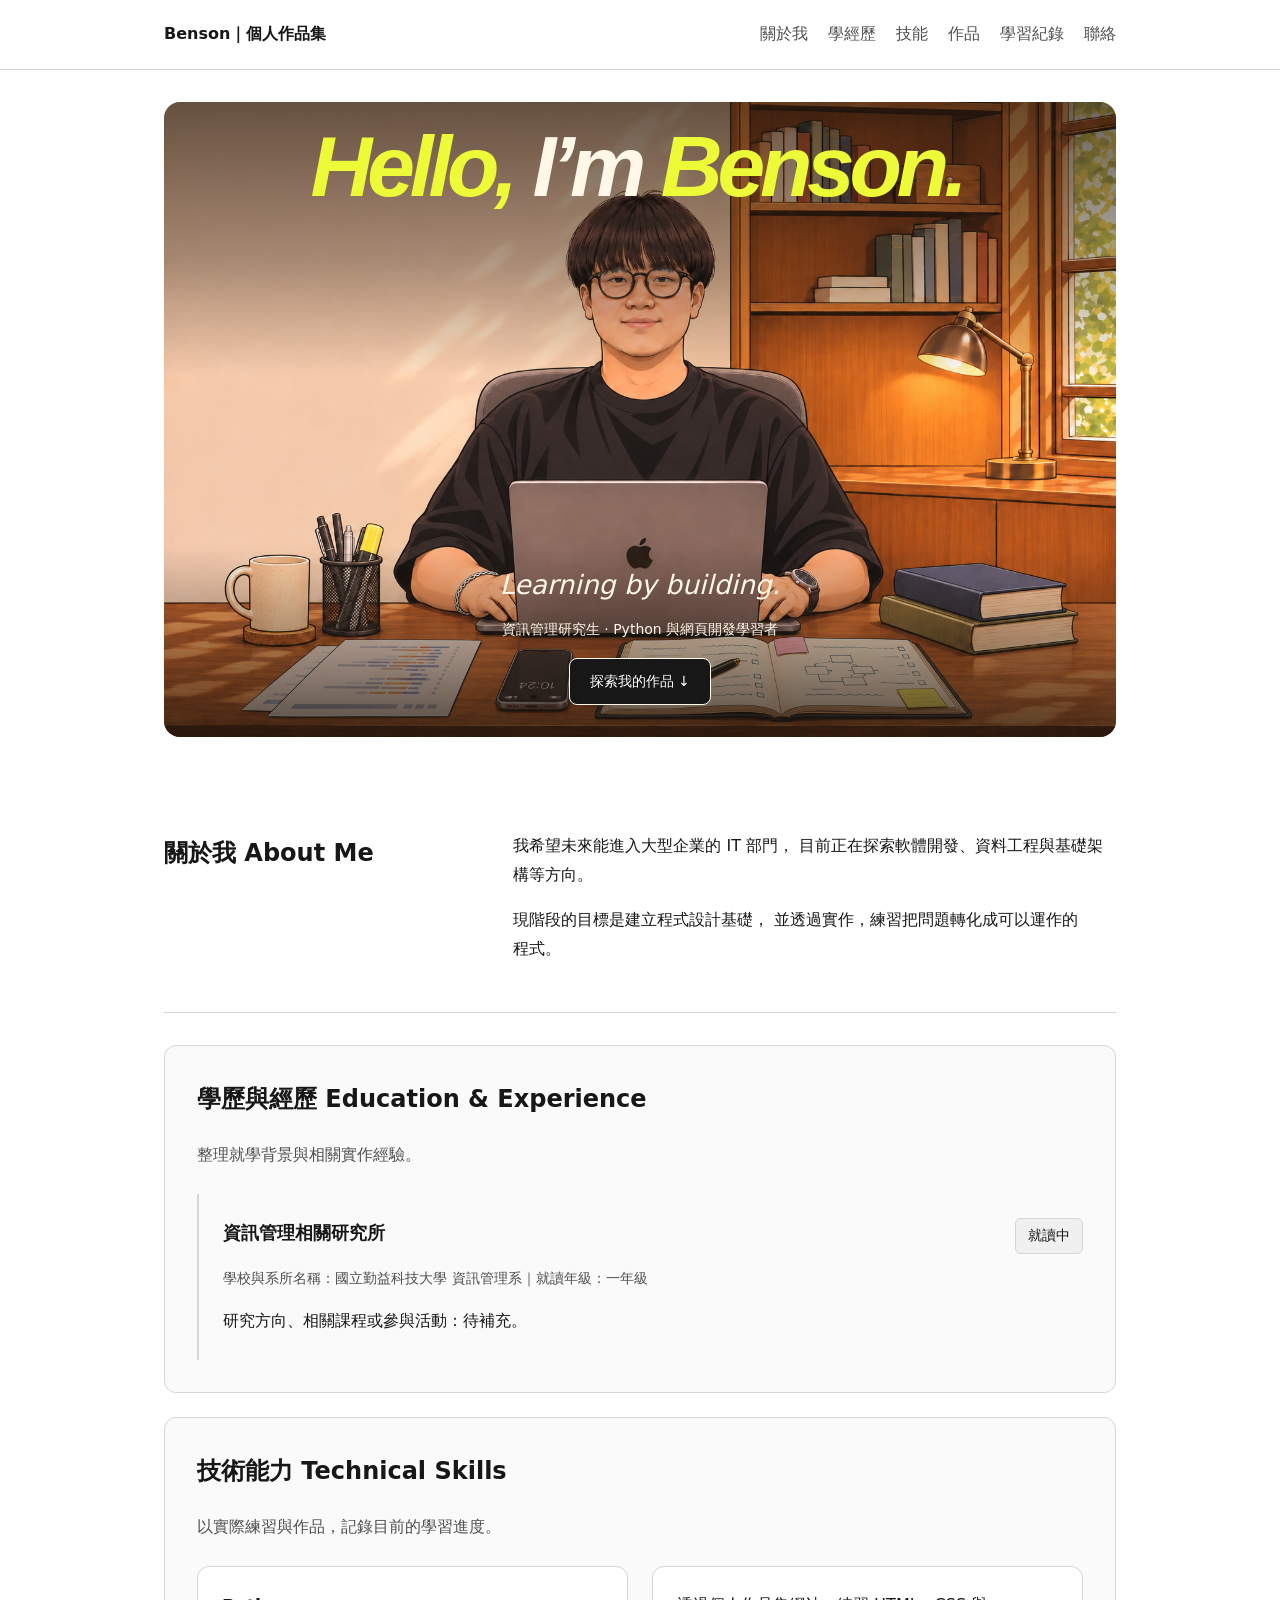
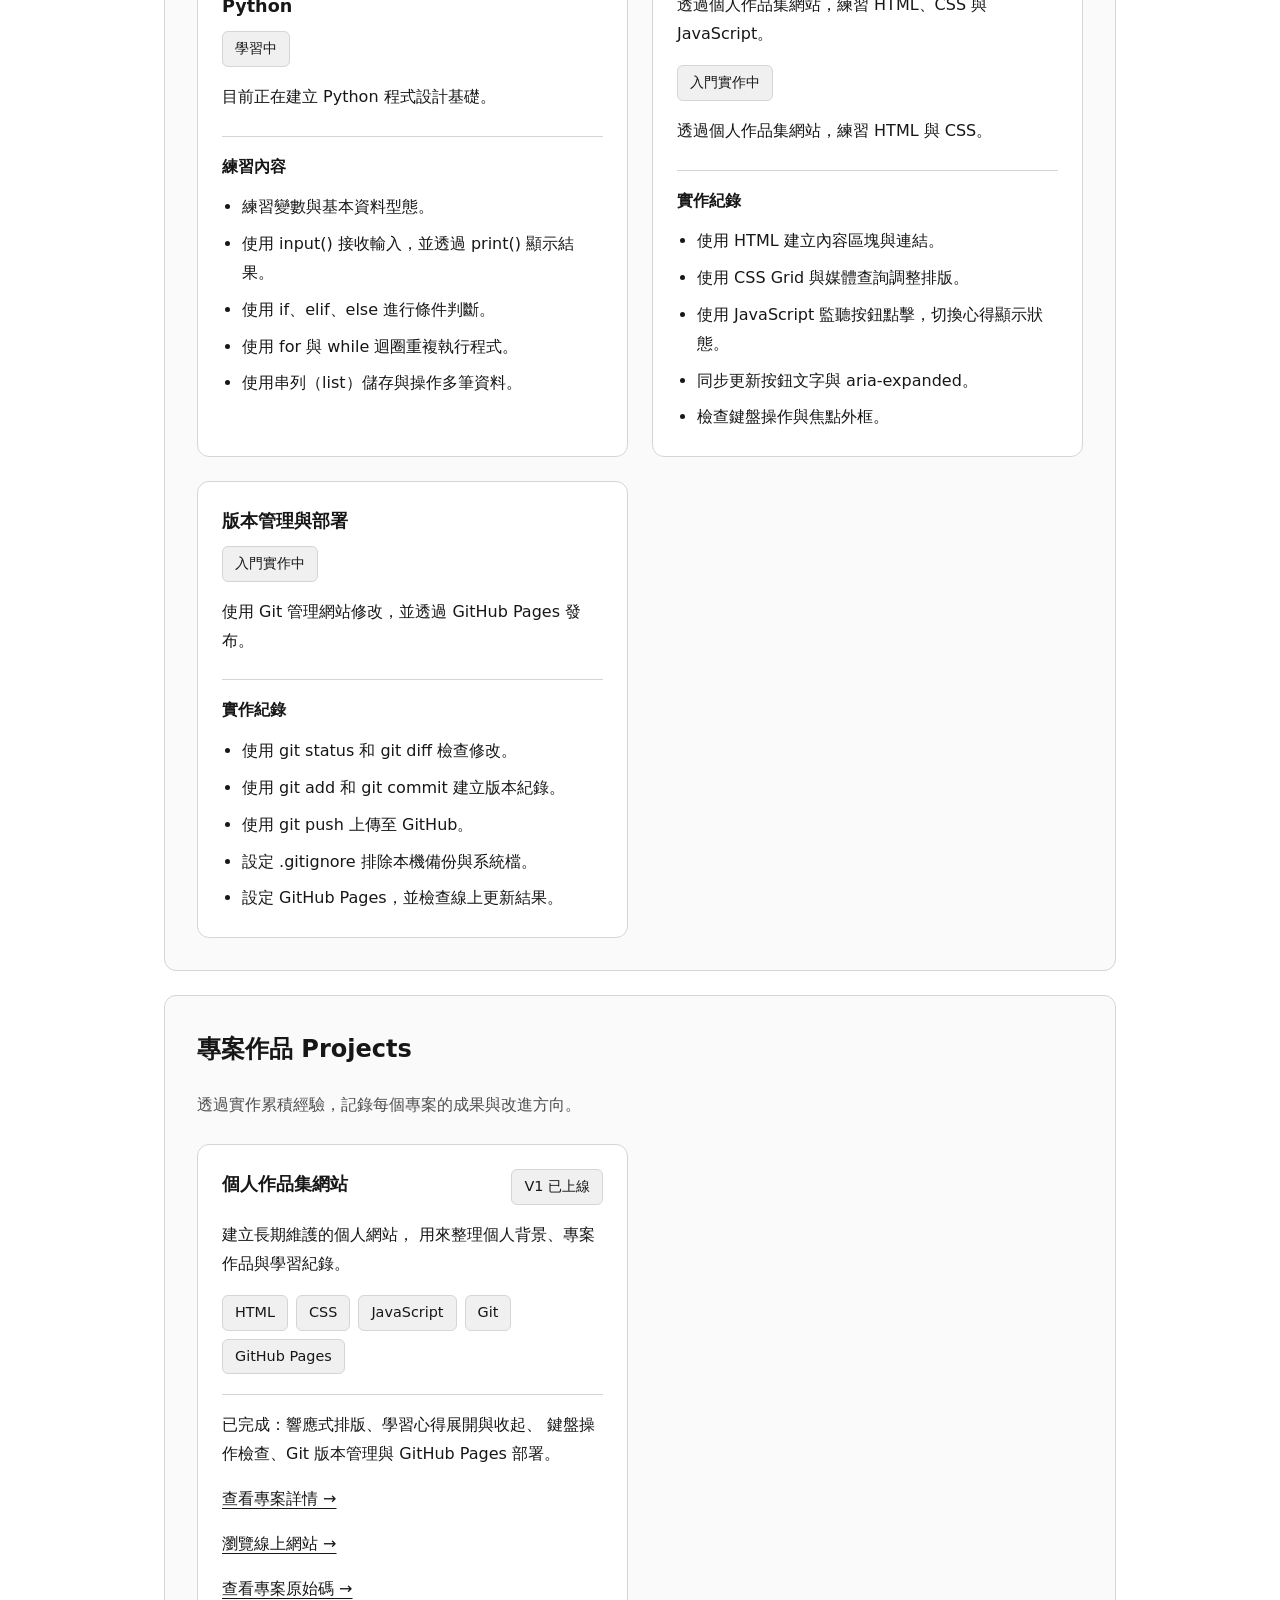
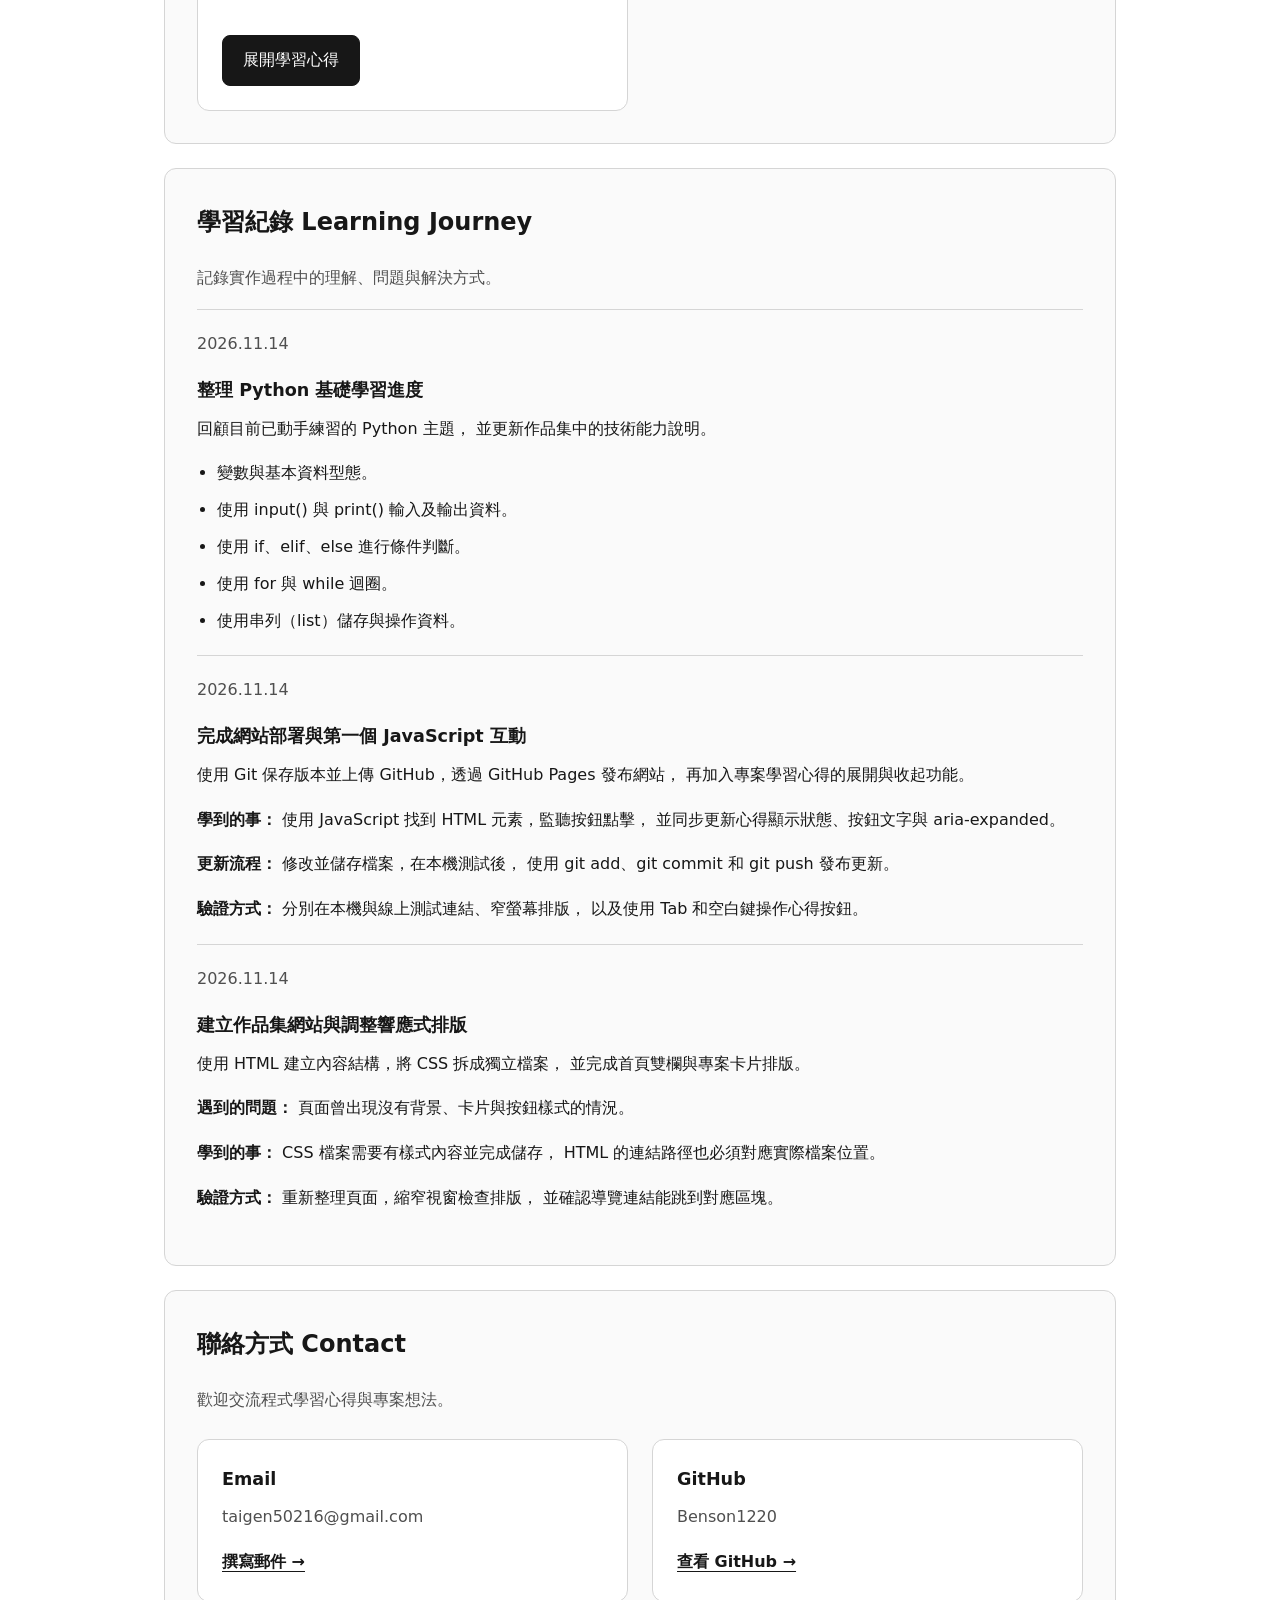
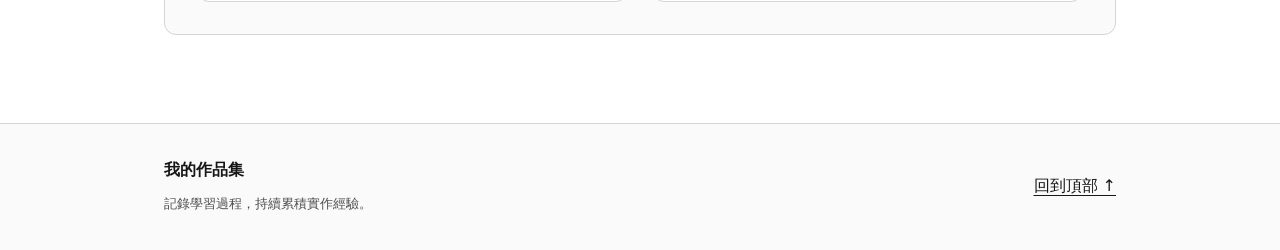
==== commit 7f03a5aa: "調整關於我為開放式排版並更新 README" ====
--- a/index.html
+++ b/index.html
@@ -54,7 +54,7 @@
             </div>
             </section>
 
-            <section id="about" class="panel" aria-labelledby="about-title">
+            <section id="about" class="about-section" aria-labelledby="about-title">
                 <h2 id="about-title">關於我 About Me</h2>
                 <p>
                     我希望未來能進入大型企業的 IT 部門，
--- a/assets/css/style.css
+++ b/assets/css/style.css
@@ -303,6 +303,7 @@
   padding-top: 16px;
   border-top: 1px solid #d5d5d5;
 }
+
 /* 展開後的專案學習心得 */
 #project-notes {
   margin-top: 20px;
@@ -373,6 +374,55 @@
 .footer-content a {
   display: inline-block;
   padding: 10px 0;
+}
+
+/* 關於我：開放式排版 */
+.about-section {
+  display: grid;
+  grid-template-columns: minmax(0, 1fr) minmax(0, 2fr);
+  gap: 16px 48px;
+  padding: 48px 0;
+  margin-bottom: 32px;
+  border-bottom: 1px solid #d5d5d5;
+}
+
+.about-section h2 {
+  grid-column: 1;
+  grid-row: 1 / span 2;
+  margin: 0;
+}
+
+.about-section p {
+  grid-column: 2;
+  margin: 0;
+  overflow-wrap: anywhere;
+  text-wrap: pretty;
+}
+
+@media (max-width: 800px) {
+  .about-section {
+    grid-template-columns: minmax(0, 1fr);
+    gap: 20px;
+    padding: 32px 0;
+  }
+
+  .about-section h2,
+  .about-section p {
+    grid-column: auto;
+    grid-row: auto;
+  }
+}
+
+@media print {
+  .about-section {
+    display: block;
+    padding: 16px 0;
+  }
+
+  .about-section h2,
+  .about-section p {
+    margin-bottom: 12px;
+  }
 }
 
 /* 11. 響應式設定：集中在檔案底部 */
@@ -417,6 +467,7 @@
 .skip-link:focus {
   transform: translateY(0);
 }
+
 /* 列印或另存 PDF 時使用 */
 @media print {
   body {
@@ -470,6 +521,7 @@
     break-after: avoid;
   }
 }
+
 /* 漫畫首頁：獨立於原本的 .hero */
 .hero-illustrated {
   position: relative;
@@ -490,14 +542,12 @@
 .hero-overlay {
   position: absolute;
   inset: 0;
-  background: linear-gradient(
-    to bottom,
-    rgb(25 18 12 / 65%) 0%,
-    rgb(25 18 12 / 35%) 25%,
-    transparent 43%,
-    transparent 70%,
-    rgb(25 18 12 / 75%) 100%
-  );
+  background: linear-gradient(to bottom,
+      rgb(25 18 12 / 65%) 0%,
+      rgb(25 18 12 / 35%) 25%,
+      transparent 43%,
+      transparent 70%,
+      rgb(25 18 12 / 75%) 100%);
 }
 
 .hero-headline {
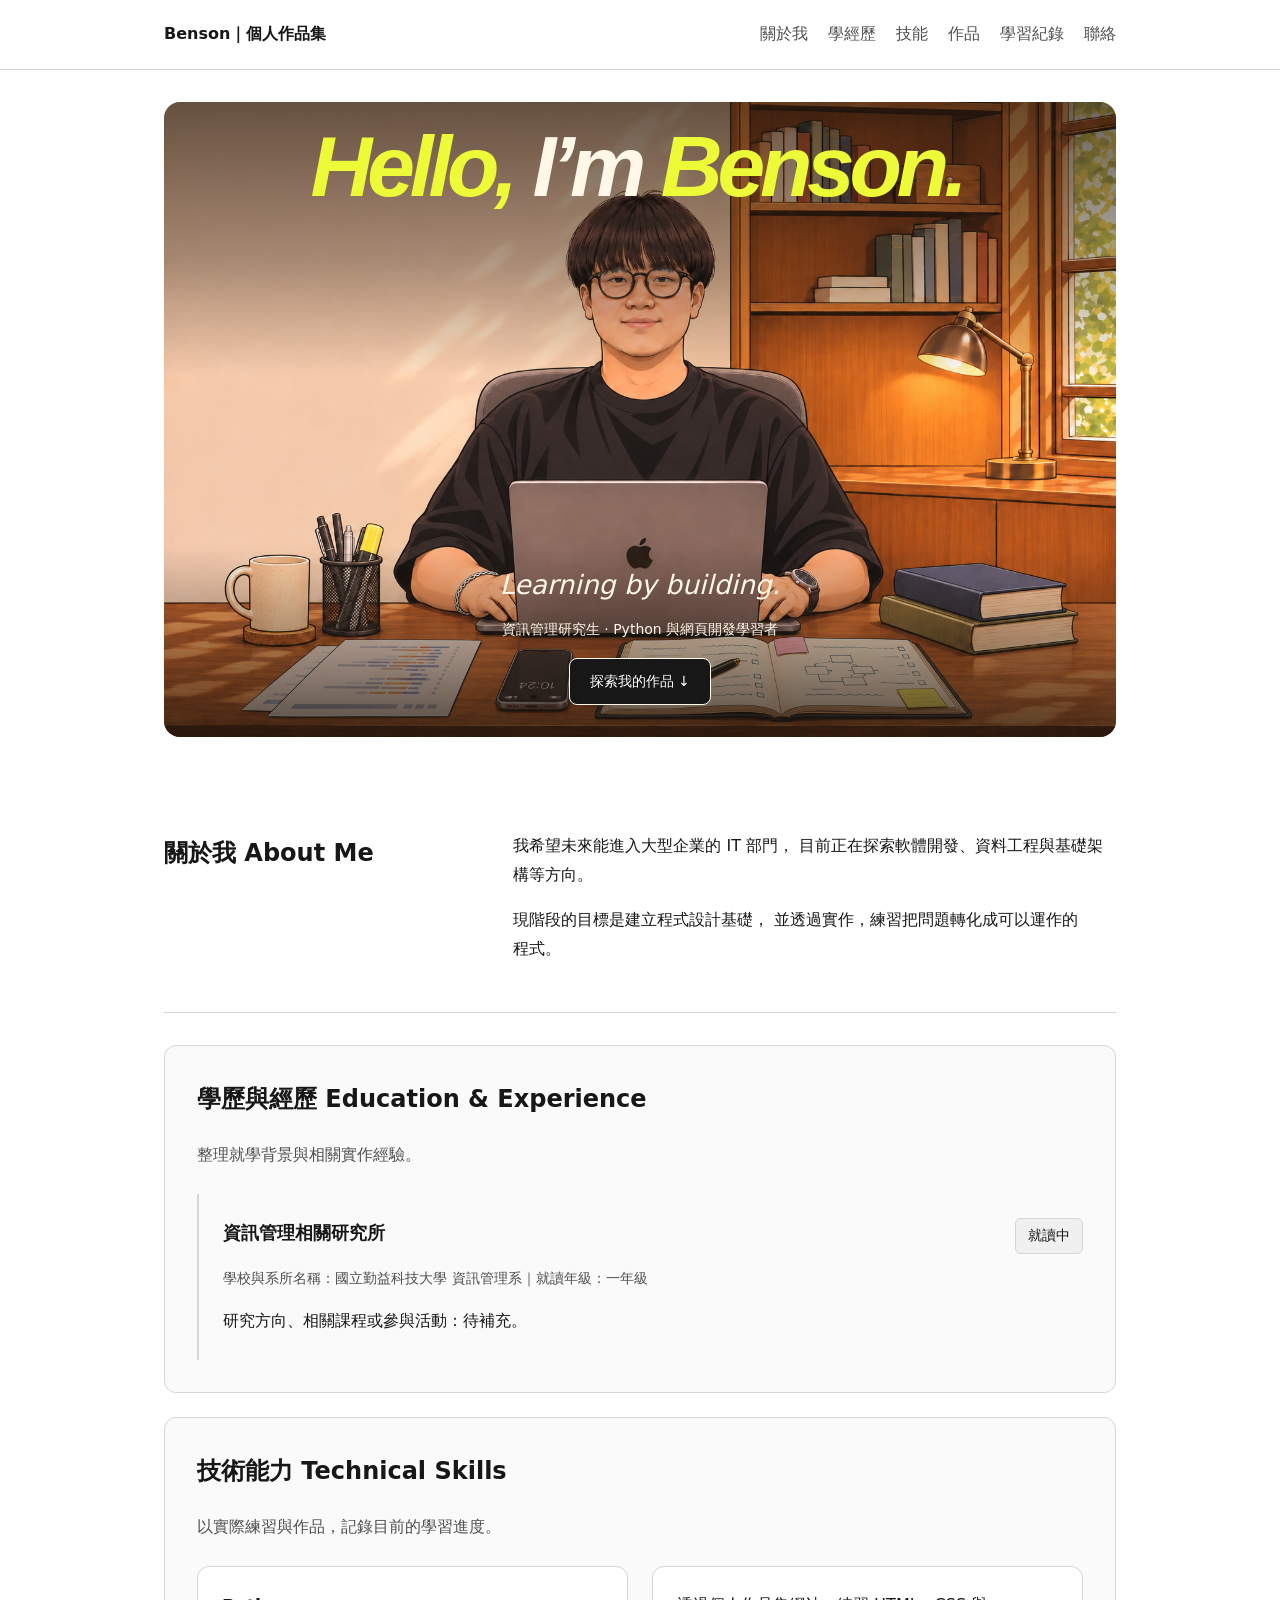
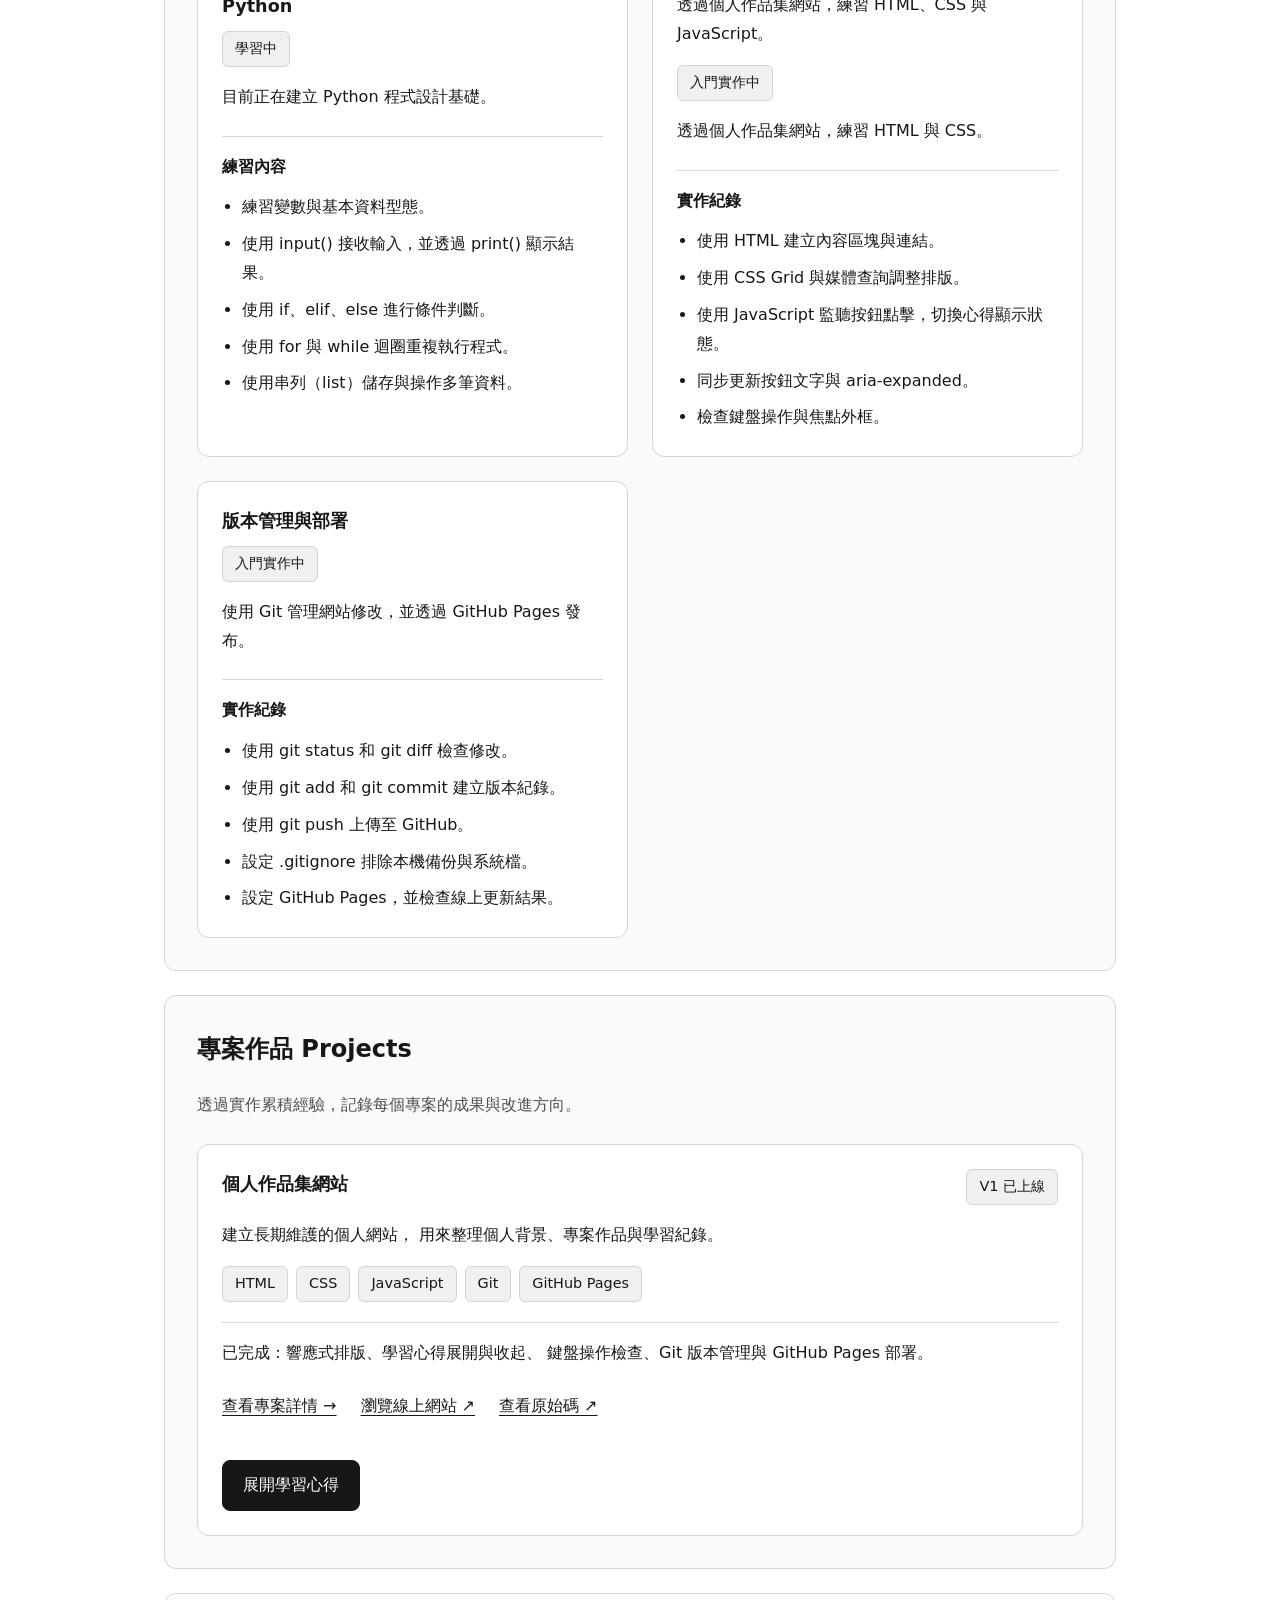
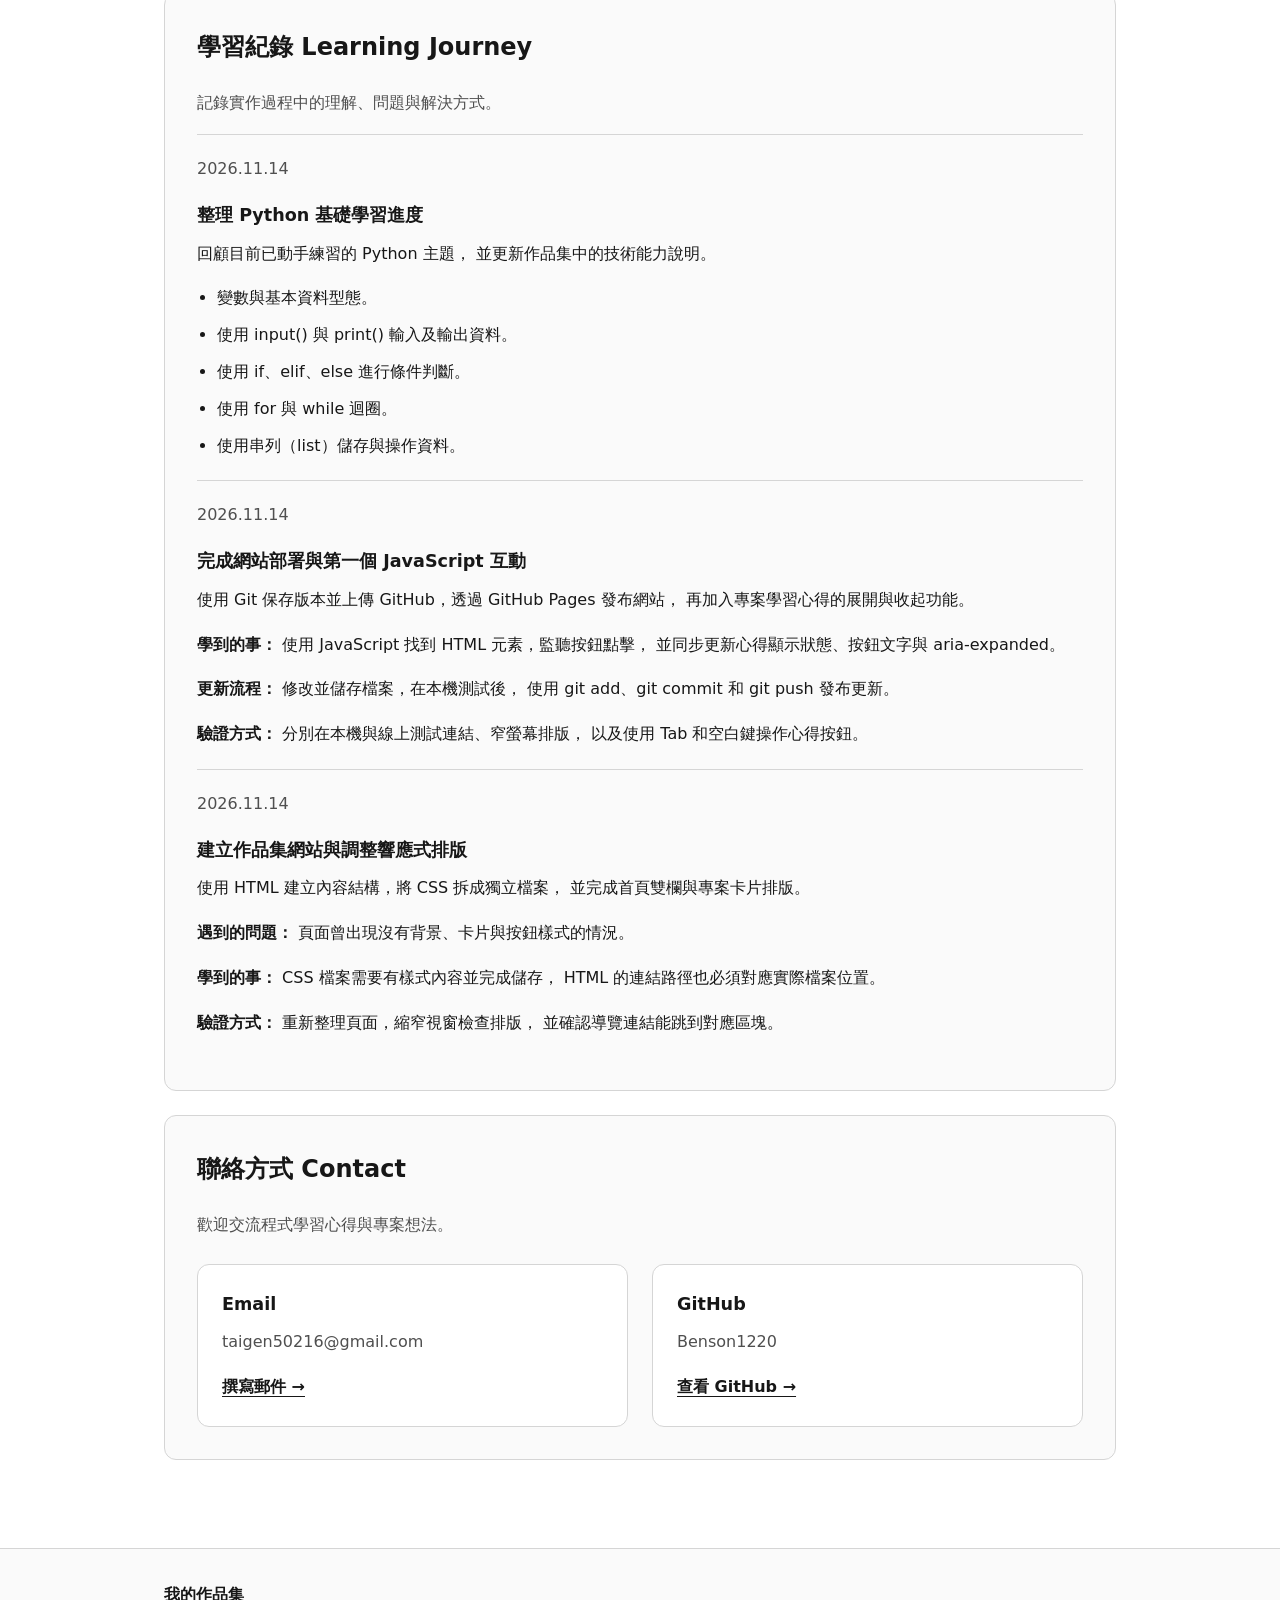
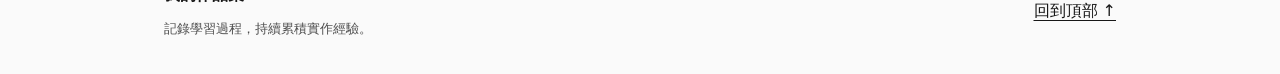
==== commit 574216bd: "改善作品卡片寬度與連結排列並更新 README" ====
--- a/index.html
+++ b/index.html
@@ -52,260 +52,253 @@
                     <a class="button" href="#projects">探索我的作品 ↓</a>
                 </div>
             </div>
-            </section>
-
-            <section id="about" class="about-section" aria-labelledby="about-title">
-                <h2 id="about-title">關於我 About Me</h2>
-                <p>
-                    我希望未來能進入大型企業的 IT 部門，
-                    目前正在探索軟體開發、資料工程與基礎架構等方向。
-                </p>
-                <p>
-                    現階段的目標是建立程式設計基礎，
-                    並透過實作，練習把問題轉化成可以運作的程式。
-                </p>
-            </section>
-
-            <section id="experience" class="panel" aria-labelledby="experience-title">
-                <h2 id="experience-title">學歷與經歷 Education & Experience</h2>
-                <p class="muted">整理就學背景與相關實作經驗。</p>
-
-                <div class="experience-list">
-                    <article class="experience-item">
-                        <div class="experience-heading">
-                            <h3>資訊管理相關研究所</h3>
-                            <span class="tag">就讀中</span>
-                        </div>
-
-                        <p class="experience-meta">
-                            學校與系所名稱：國立勤益科技大學 資訊管理系｜就讀年級：一年級
+        </section>
+
+        <section id="about" class="about-section" aria-labelledby="about-title">
+            <h2 id="about-title">關於我 About Me</h2>
+            <p>
+                我希望未來能進入大型企業的 IT 部門，
+                目前正在探索軟體開發、資料工程與基礎架構等方向。
+            </p>
+            <p>
+                現階段的目標是建立程式設計基礎，
+                並透過實作，練習把問題轉化成可以運作的程式。
+            </p>
+        </section>
+
+        <section id="experience" class="panel" aria-labelledby="experience-title">
+            <h2 id="experience-title">學歷與經歷 Education & Experience</h2>
+            <p class="muted">整理就學背景與相關實作經驗。</p>
+
+            <div class="experience-list">
+                <article class="experience-item">
+                    <div class="experience-heading">
+                        <h3>資訊管理相關研究所</h3>
+                        <span class="tag">就讀中</span>
+                    </div>
+
+                    <p class="experience-meta">
+                        學校與系所名稱：國立勤益科技大學 資訊管理系｜就讀年級：一年級
+                    </p>
+
+                    <p>
+                        研究方向、相關課程或參與活動：待補充。
+                    </p>
+                </article>
+            </div>
+        </section>
+
+        <section id="skills" class="panel" aria-labelledby="skills-title">
+            <h2 id="skills-title">技術能力 Technical Skills</h2>
+            <p class="muted">以實際練習與作品，記錄目前的學習進度。</p>
+
+            <div class="skills-grid">
+                <article class="skill-card">
+                    <h3>Python</h3>
+                    <p><span class="tag">學習中</span></p>
+
+                    <p>目前正在建立 Python 程式設計基礎。</p>
+
+                    <h4>練習內容</h4>
+                    <ul class="skill-list">
+                        <li>練習變數與基本資料型態。</li>
+                        <li>使用 input() 接收輸入，並透過 print() 顯示結果。</li>
+                        <li>使用 if、elif、else 進行條件判斷。</li>
+                        <li>使用 for 與 while 迴圈重複執行程式。</li>
+                        <li>使用串列（list）儲存與操作多筆資料。</li>
+                    </ul>
+                </article>
+
+                <article class="skill-card">
+                    <p>透過個人作品集網站，練習 HTML、CSS 與 JavaScript。</p>
+                    <p><span class="tag">入門實作中</span></p>
+
+                    <p>透過個人作品集網站，練習 HTML 與 CSS。</p>
+
+                    <h4>實作紀錄</h4>
+                    <ul class="skill-list">
+                        <li>使用 HTML 建立內容區塊與連結。</li>
+                        <li>使用 CSS Grid 與媒體查詢調整排版。</li>
+                        <li>使用 JavaScript 監聽按鈕點擊，切換心得顯示狀態。</li>
+                        <li>同步更新按鈕文字與 aria-expanded。</li>
+                        <li>檢查鍵盤操作與焦點外框。</li>
+                    </ul>
+                </article>
+                <article class="skill-card">
+                    <h3>版本管理與部署</h3>
+                    <p><span class="tag">入門實作中</span></p>
+
+                    <p>使用 Git 管理網站修改，並透過 GitHub Pages 發布。</p>
+
+                    <h4>實作紀錄</h4>
+                    <ul class="skill-list">
+                        <li>使用 git status 和 git diff 檢查修改。</li>
+                        <li>使用 git add 和 git commit 建立版本紀錄。</li>
+                        <li>使用 git push 上傳至 GitHub。</li>
+                        <li>設定 .gitignore 排除本機備份與系統檔。</li>
+                        <li>設定 GitHub Pages，並檢查線上更新結果。</li>
+                    </ul>
+                </article>
+            </div>
+        </section>
+
+        <section id="projects" class="panel" aria-labelledby="projects-title">
+            <h2 id="projects-title">專案作品 Projects</h2>
+            <p class="muted">透過實作累積經驗，記錄每個專案的成果與改進方向。</p>
+
+            <div class="project-grid">
+                <article class="project-card">
+                    <div class="project-heading">
+                        <h3>個人作品集網站</h3>
+                        <span class="tag">V1 已上線</span>
+                    </div>
+
+                    <p>
+                        建立長期維護的個人網站，
+                        用來整理個人背景、專案作品與學習紀錄。
+                    </p>
+
+                    <ul class="project-tech" aria-label="使用技術">
+                        <li class="tag">HTML</li>
+                        <li class="tag">CSS</li>
+                        <li class="tag">JavaScript</li>
+                        <li class="tag">Git</li>
+                        <li class="tag">GitHub Pages</li>
+                    </ul>
+
+                    <p class="project-progress">
+                        已完成：響應式排版、學習心得展開與收起、
+                        鍵盤操作檢查、Git 版本管理與 GitHub Pages 部署。
+                    </p>
+                    <div class="project-links">
+                        <a href="projects/portfolio.html">查看專案詳情 →</a>
+                        <a href="https://benson1220.github.io/personal-portfolio/">
+                            瀏覽線上網站 ↗
+                        </a>
+                        <a href="https://github.com/Benson1220/personal-portfolio">
+                            查看原始碼 ↗
+                        </a>
+                    </div>
+                    <button id="project-toggle" class="button" type="button" aria-expanded="false"
+                        aria-controls="project-notes">
+                        展開學習心得
+                    </button>
+
+                    <div id="project-notes" hidden>
+                        <p>
+                            這個專案讓我開始理解 HTML 結構、CSS 排版，
+                            以及使用 Git 和 GitHub Pages 更新網站的流程。
                         </p>
-
-                        <p>
-                            研究方向、相關課程或參與活動：待補充。
-                        </p>
-                    </article>
-                </div>
-            </section>
-
-            <section id="skills" class="panel" aria-labelledby="skills-title">
-                <h2 id="skills-title">技術能力 Technical Skills</h2>
-                <p class="muted">以實際練習與作品，記錄目前的學習進度。</p>
-
-                <div class="skills-grid">
-                    <article class="skill-card">
-                        <h3>Python</h3>
-                        <p><span class="tag">學習中</span></p>
-
-                        <p>目前正在建立 Python 程式設計基礎。</p>
-
-                        <h4>練習內容</h4>
-                        <ul class="skill-list">
-                            <li>練習變數與基本資料型態。</li>
-                            <li>使用 input() 接收輸入，並透過 print() 顯示結果。</li>
-                            <li>使用 if、elif、else 進行條件判斷。</li>
-                            <li>使用 for 與 while 迴圈重複執行程式。</li>
-                            <li>使用串列（list）儲存與操作多筆資料。</li>
-                        </ul>
-                    </article>
-
-                    <article class="skill-card">
-                        <p>透過個人作品集網站，練習 HTML、CSS 與 JavaScript。</p>
-                        <p><span class="tag">入門實作中</span></p>
-
-                        <p>透過個人作品集網站，練習 HTML 與 CSS。</p>
-
-                        <h4>實作紀錄</h4>
-                        <ul class="skill-list">
-                            <li>使用 HTML 建立內容區塊與連結。</li>
-                            <li>使用 CSS Grid 與媒體查詢調整排版。</li>
-                            <li>使用 JavaScript 監聽按鈕點擊，切換心得顯示狀態。</li>
-                            <li>同步更新按鈕文字與 aria-expanded。</li>
-                            <li>檢查鍵盤操作與焦點外框。</li>
-                        </ul>
-                    </article>
-                    <article class="skill-card">
-                        <h3>版本管理與部署</h3>
-                        <p><span class="tag">入門實作中</span></p>
-
-                        <p>使用 Git 管理網站修改，並透過 GitHub Pages 發布。</p>
-
-                        <h4>實作紀錄</h4>
-                        <ul class="skill-list">
-                            <li>使用 git status 和 git diff 檢查修改。</li>
-                            <li>使用 git add 和 git commit 建立版本紀錄。</li>
-                            <li>使用 git push 上傳至 GitHub。</li>
-                            <li>設定 .gitignore 排除本機備份與系統檔。</li>
-                            <li>設定 GitHub Pages，並檢查線上更新結果。</li>
-                        </ul>
-                    </article>
-                </div>
-            </section>
-
-            <section id="projects" class="panel" aria-labelledby="projects-title">
-                <h2 id="projects-title">專案作品 Projects</h2>
-                <p class="muted">透過實作累積經驗，記錄每個專案的成果與改進方向。</p>
-
-                <div class="project-grid">
-                    <article class="project-card">
-                        <div class="project-heading">
-                            <h3>個人作品集網站</h3>
-                            <span class="tag">V1 已上線</span>
-                        </div>
-
-                        <p>
-                            建立長期維護的個人網站，
-                            用來整理個人背景、專案作品與學習紀錄。
-                        </p>
-
-                        <ul class="project-tech" aria-label="使用技術">
-                            <li class="tag">HTML</li>
-                            <li class="tag">CSS</li>
-                            <li class="tag">JavaScript</li>
-                            <li class="tag">Git</li>
-                            <li class="tag">GitHub Pages</li>
-                        </ul>
-
-                        <p class="project-progress">
-                            已完成：響應式排版、學習心得展開與收起、
-                            鍵盤操作檢查、Git 版本管理與 GitHub Pages 部署。
-                        </p>
-                        <p>
-                            <a href="projects/portfolio.html">
-                                查看專案詳情 →
-                            </a>
-                        </p>
-
-                        <p>
-                            <a href="https://benson1220.github.io/personal-portfolio/">
-                                瀏覽線上網站 →
-                            </a>
-                        </p>
-                        <p>
-                            <a href="https://github.com/Benson1220/personal-portfolio">
-                                查看專案原始碼 →
-                            </a>
-                        </p>
-                        <button id="project-toggle" class="button" type="button" aria-expanded="false"
-                            aria-controls="project-notes">
-                            展開學習心得
-                        </button>
-
-                        <div id="project-notes" hidden>
-                            <p>
-                                這個專案讓我開始理解 HTML 結構、CSS 排版，
-                                以及使用 Git 和 GitHub Pages 更新網站的流程。
-                            </p>
-                        </div>
-                    </article>
-                </div>
-            </section>
-
-            <section id="learning" class="panel" aria-labelledby="learning-title">
-                <h2 id="learning-title">學習紀錄 Learning Journey</h2>
-                <p class="muted">記錄實作過程中的理解、問題與解決方式。</p>
-                <article class="entry">
-                    <p class="muted">
-                        <time datetime="2026-11-14">2026.11.14</time>
-                    </p>
-
-                    <h3>整理 Python 基礎學習進度</h3>
-
-                    <p>
-                        回顧目前已動手練習的 Python 主題，
-                        並更新作品集中的技術能力說明。
-                    </p>
-
-                    <ul class="skill-list">
-                        <li>變數與基本資料型態。</li>
-                        <li>使用 input() 與 print() 輸入及輸出資料。</li>
-                        <li>使用 if、elif、else 進行條件判斷。</li>
-                        <li>使用 for 與 while 迴圈。</li>
-                        <li>使用串列（list）儲存與操作資料。</li>
-                    </ul>
-                </article>
-                <article class="entry">
-                    <p class="muted">
-                        <time datetime="2026-11-14">2026.11.14</time>
-                    </p>
-
-                    <h3>完成網站部署與第一個 JavaScript 互動</h3>
-
-                    <p>
-                        使用 Git 保存版本並上傳 GitHub，透過 GitHub Pages 發布網站，
-                        再加入專案學習心得的展開與收起功能。
-                    </p>
-
-                    <p>
-                        <strong>學到的事：</strong>
-                        使用 JavaScript 找到 HTML 元素，監聽按鈕點擊，
-                        並同步更新心得顯示狀態、按鈕文字與 aria-expanded。
-                    </p>
-
-                    <p>
-                        <strong>更新流程：</strong>
-                        修改並儲存檔案，在本機測試後，
-                        使用 git add、git commit 和 git push 發布更新。
-                    </p>
-
-                    <p>
-                        <strong>驗證方式：</strong>
-                        分別在本機與線上測試連結、窄螢幕排版，
-                        以及使用 Tab 和空白鍵操作心得按鈕。
-                    </p>
-                </article>
-
-                <article class="entry">
-                    <p class="muted">
-                        <time datetime="2026-11-14">2026.11.14</time>
-                    </p>
-
-                    <h3>建立作品集網站與調整響應式排版</h3>
-
-                    <p>
-                        使用 HTML 建立內容結構，將 CSS 拆成獨立檔案，
-                        並完成首頁雙欄與專案卡片排版。
-                    </p>
-
-                    <p>
-                        <strong>遇到的問題：</strong>
-                        頁面曾出現沒有背景、卡片與按鈕樣式的情況。
-                    </p>
-
-                    <p>
-                        <strong>學到的事：</strong>
-                        CSS 檔案需要有樣式內容並完成儲存，
-                        HTML 的連結路徑也必須對應實際檔案位置。
-                    </p>
-
-                    <p>
-                        <strong>驗證方式：</strong>
-                        重新整理頁面，縮窄視窗檢查排版，
-                        並確認導覽連結能跳到對應區塊。
-                    </p>
-                </article>
-            </section>
-
-            <section id="contact" class="panel" aria-labelledby="contact-title">
-                <h2 id="contact-title">聯絡方式 Contact</h2>
-                <p class="muted">歡迎交流程式學習心得與專案想法。</p>
-
-                <div class="contact-grid">
-                    <!-- 請替換 href 與畫面文字中的 Email -->
-                    <a class="contact-card" href="mailto:taigen50216@gmail.com">
-                        <h3>Email</h3>
-                        <p>taigen50216@gmail.com</p>
-                        <span class="contact-action">撰寫郵件 →</span>
-                    </a>
-
-                    <!-- 請替換網址與畫面文字中的 GitHub 帳號 -->
-                    <a class="contact-card" href="https://github.com/Benson1220">
-                        <h3>GitHub</h3>
-                        <p>Benson1220</p>
-                        <span class="contact-action">查看 GitHub →</span>
-                    </a>
-                </div>
-            </section>
+                    </div>
+                </article>
+            </div>
+        </section>
+
+        <section id="learning" class="panel" aria-labelledby="learning-title">
+            <h2 id="learning-title">學習紀錄 Learning Journey</h2>
+            <p class="muted">記錄實作過程中的理解、問題與解決方式。</p>
+            <article class="entry">
+                <p class="muted">
+                    <time datetime="2026-11-14">2026.11.14</time>
+                </p>
+
+                <h3>整理 Python 基礎學習進度</h3>
+
+                <p>
+                    回顧目前已動手練習的 Python 主題，
+                    並更新作品集中的技術能力說明。
+                </p>
+
+                <ul class="skill-list">
+                    <li>變數與基本資料型態。</li>
+                    <li>使用 input() 與 print() 輸入及輸出資料。</li>
+                    <li>使用 if、elif、else 進行條件判斷。</li>
+                    <li>使用 for 與 while 迴圈。</li>
+                    <li>使用串列（list）儲存與操作資料。</li>
+                </ul>
+            </article>
+            <article class="entry">
+                <p class="muted">
+                    <time datetime="2026-11-14">2026.11.14</time>
+                </p>
+
+                <h3>完成網站部署與第一個 JavaScript 互動</h3>
+
+                <p>
+                    使用 Git 保存版本並上傳 GitHub，透過 GitHub Pages 發布網站，
+                    再加入專案學習心得的展開與收起功能。
+                </p>
+
+                <p>
+                    <strong>學到的事：</strong>
+                    使用 JavaScript 找到 HTML 元素，監聽按鈕點擊，
+                    並同步更新心得顯示狀態、按鈕文字與 aria-expanded。
+                </p>
+
+                <p>
+                    <strong>更新流程：</strong>
+                    修改並儲存檔案，在本機測試後，
+                    使用 git add、git commit 和 git push 發布更新。
+                </p>
+
+                <p>
+                    <strong>驗證方式：</strong>
+                    分別在本機與線上測試連結、窄螢幕排版，
+                    以及使用 Tab 和空白鍵操作心得按鈕。
+                </p>
+            </article>
+
+            <article class="entry">
+                <p class="muted">
+                    <time datetime="2026-11-14">2026.11.14</time>
+                </p>
+
+                <h3>建立作品集網站與調整響應式排版</h3>
+
+                <p>
+                    使用 HTML 建立內容結構，將 CSS 拆成獨立檔案，
+                    並完成首頁雙欄與專案卡片排版。
+                </p>
+
+                <p>
+                    <strong>遇到的問題：</strong>
+                    頁面曾出現沒有背景、卡片與按鈕樣式的情況。
+                </p>
+
+                <p>
+                    <strong>學到的事：</strong>
+                    CSS 檔案需要有樣式內容並完成儲存，
+                    HTML 的連結路徑也必須對應實際檔案位置。
+                </p>
+
+                <p>
+                    <strong>驗證方式：</strong>
+                    重新整理頁面，縮窄視窗檢查排版，
+                    並確認導覽連結能跳到對應區塊。
+                </p>
+            </article>
+        </section>
+
+        <section id="contact" class="panel" aria-labelledby="contact-title">
+            <h2 id="contact-title">聯絡方式 Contact</h2>
+            <p class="muted">歡迎交流程式學習心得與專案想法。</p>
+
+            <div class="contact-grid">
+                <!-- 請替換 href 與畫面文字中的 Email -->
+                <a class="contact-card" href="mailto:taigen50216@gmail.com">
+                    <h3>Email</h3>
+                    <p>taigen50216@gmail.com</p>
+                    <span class="contact-action">撰寫郵件 →</span>
+                </a>
+
+                <!-- 請替換網址與畫面文字中的 GitHub 帳號 -->
+                <a class="contact-card" href="https://github.com/Benson1220">
+                    <h3>GitHub</h3>
+                    <p>Benson1220</p>
+                    <span class="contact-action">查看 GitHub →</span>
+                </a>
+            </div>
+        </section>
     </main>
 
     <footer>
--- a/assets/css/style.css
+++ b/assets/css/style.css
@@ -310,7 +310,17 @@
   padding-top: 16px;
   border-top: 1px solid #d5d5d5;
 }
-
+/* 作品連結：橫向排列，空間不足時換行 */
+.project-links {
+  display: flex;
+  flex-wrap: wrap;
+  gap: 8px 24px;
+  margin-bottom: 16px;
+}
+
+.project-links a {
+  padding: 8px 0;
+}
 #project-notes p:last-child {
   margin-bottom: 0;
 }
@@ -439,7 +449,10 @@
     grid-template-columns: minmax(0, 1fr);
   }
 }
-
+/* 只有一張作品卡片時，填滿整列 */
+.project-grid > .project-card:only-child {
+  grid-column: 1 / -1;
+}
 @media (max-width: 600px) {
   nav {
     align-items: flex-start;
